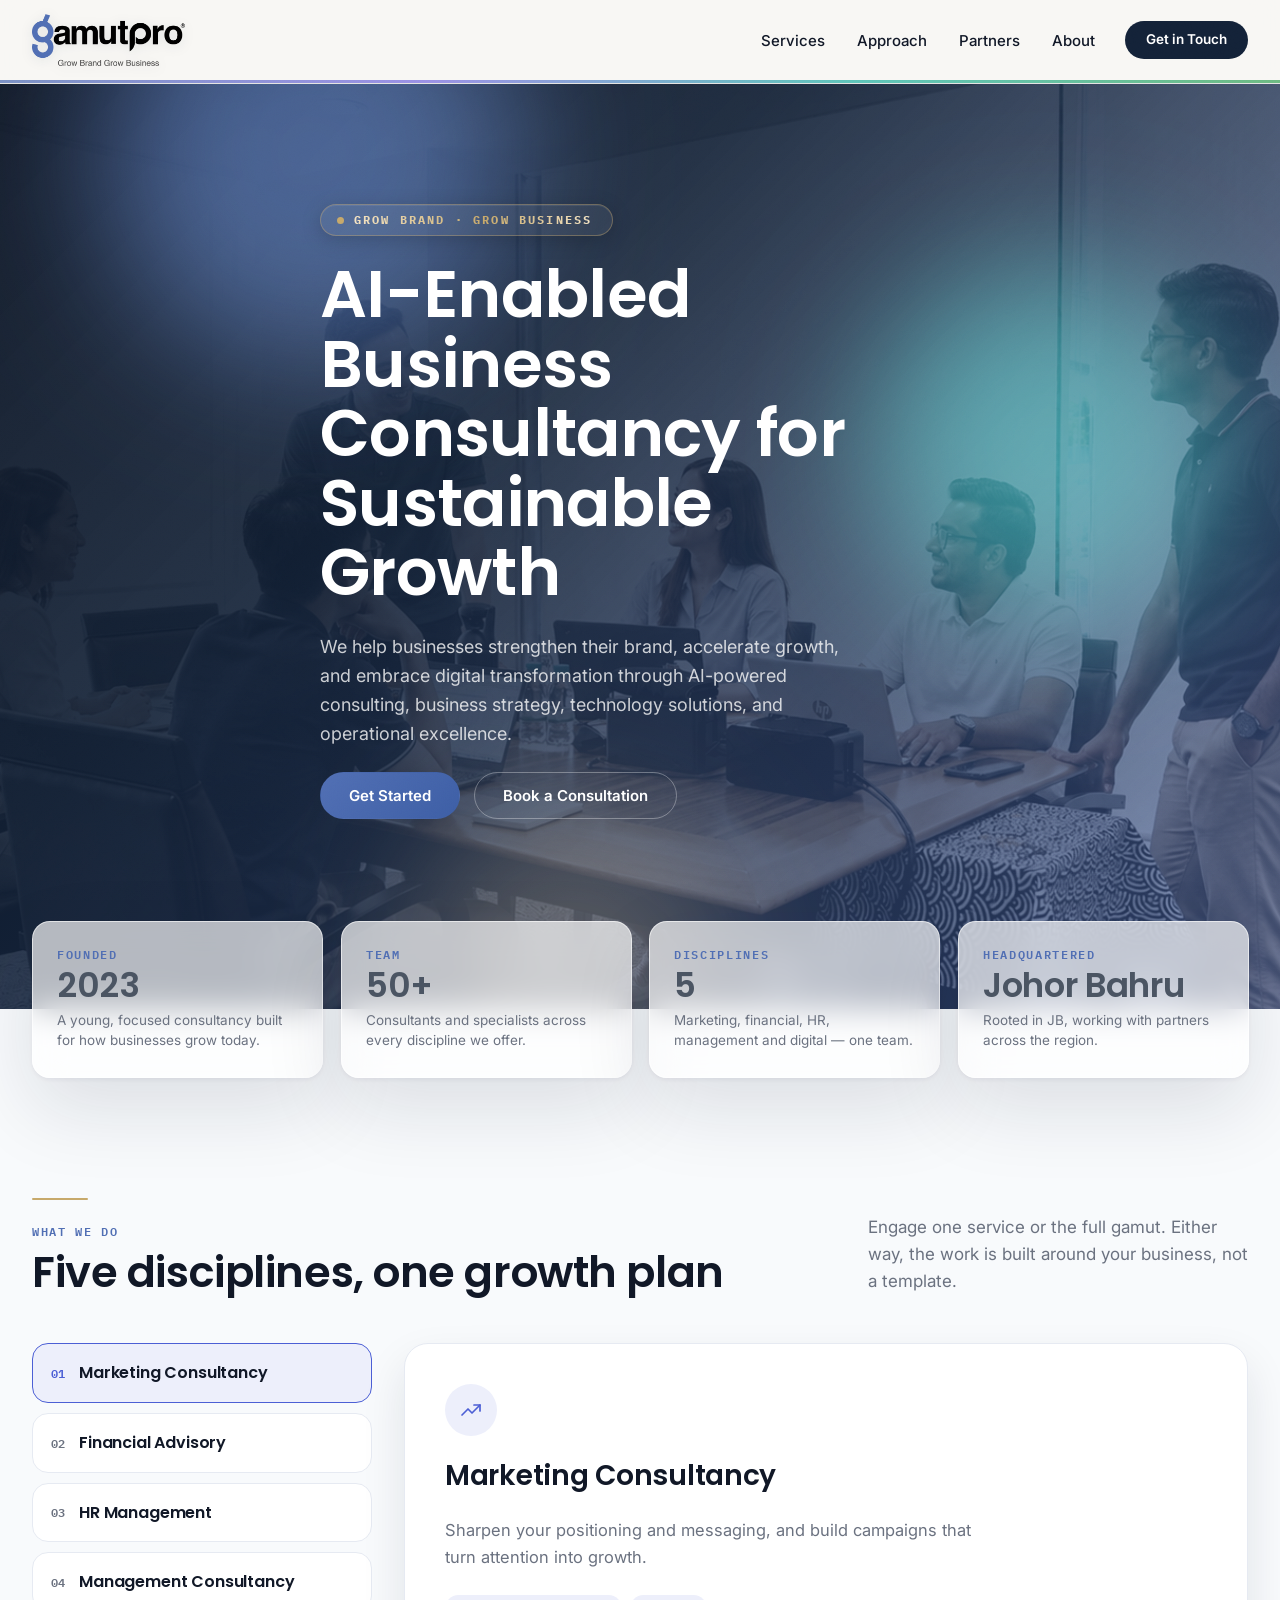
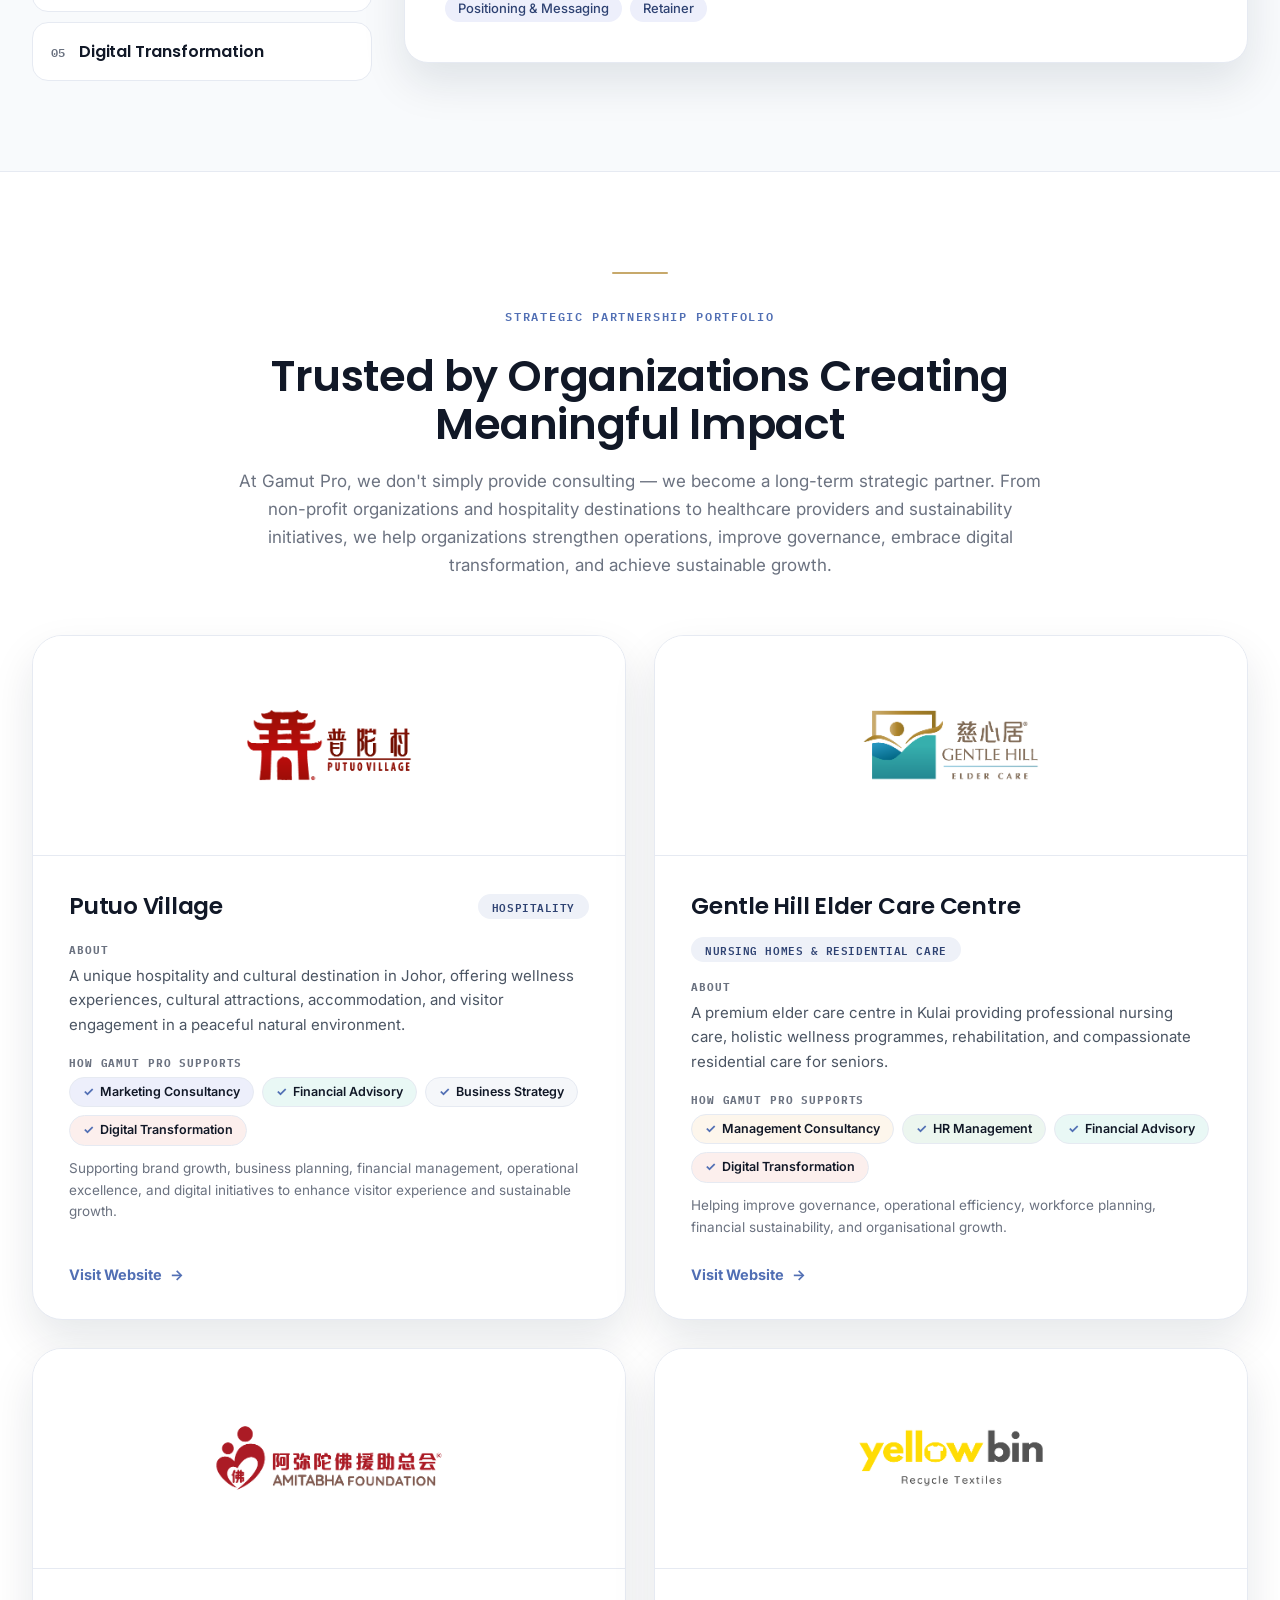
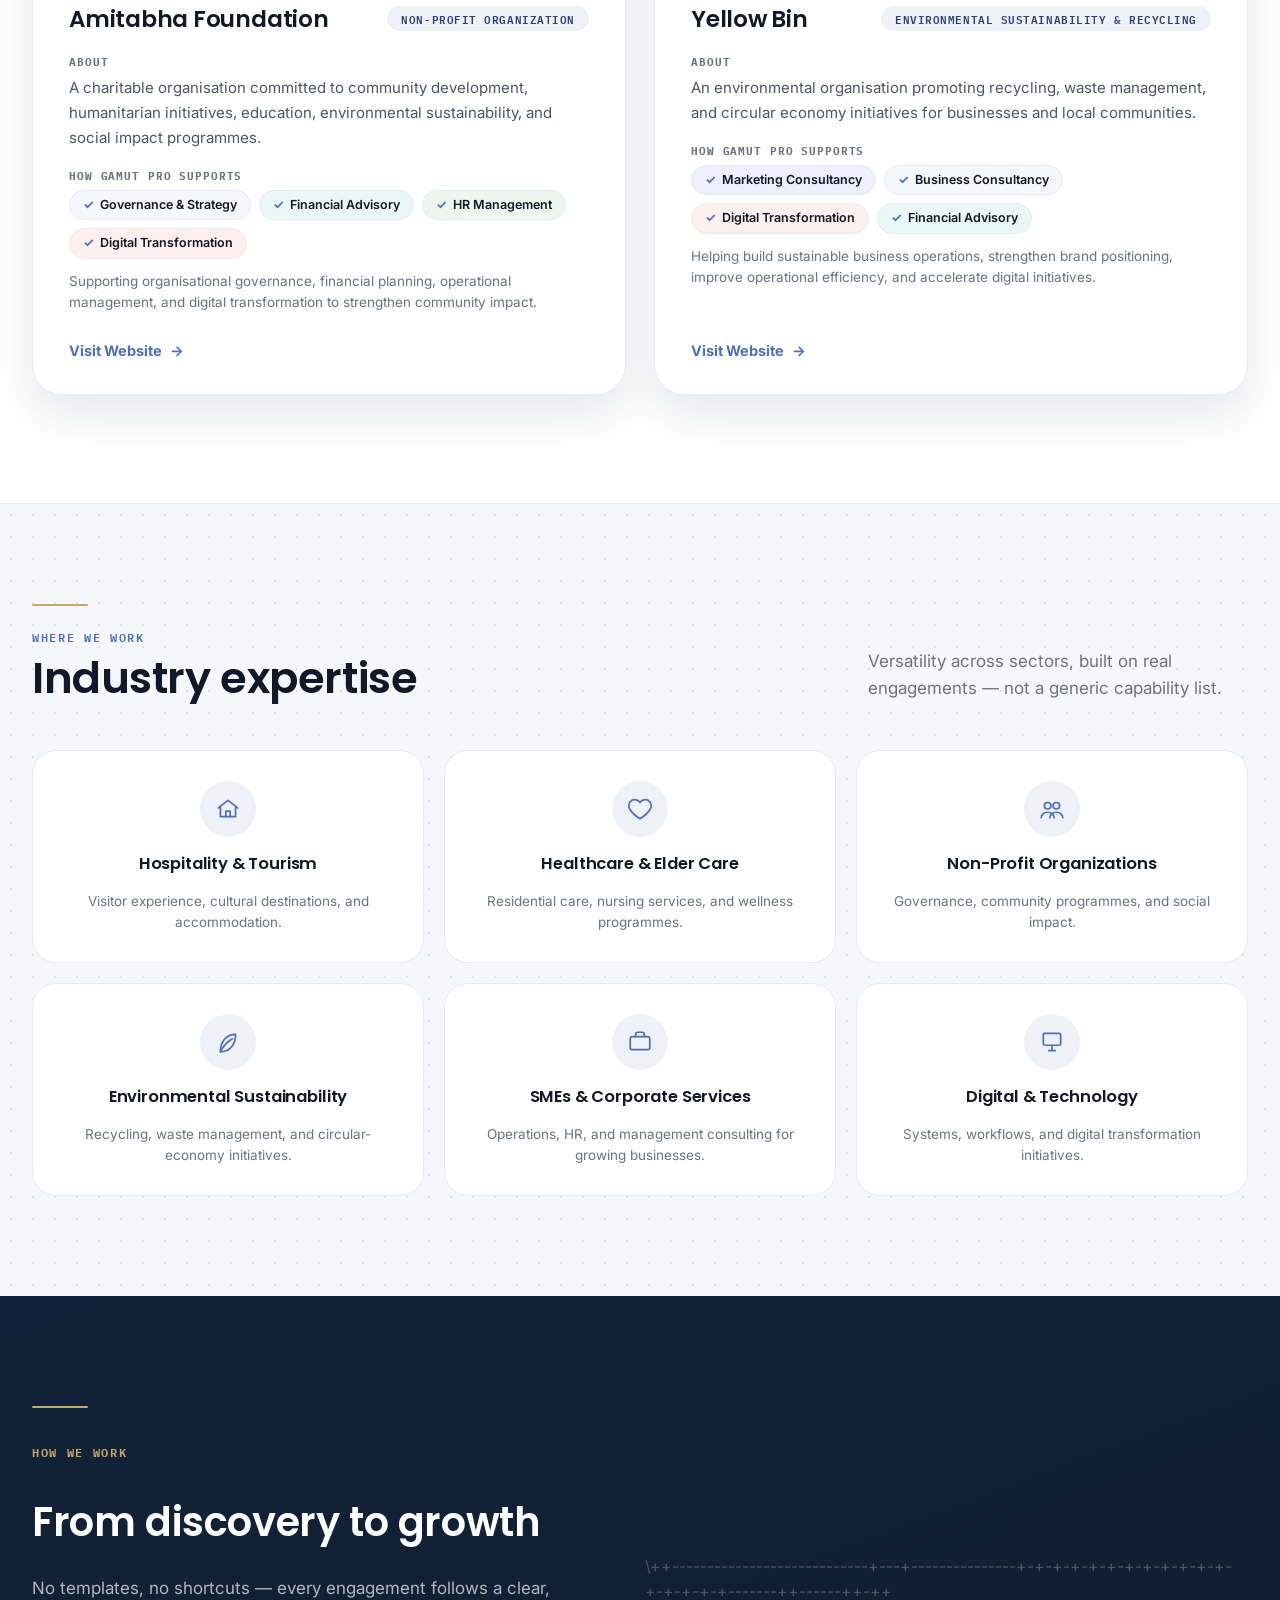
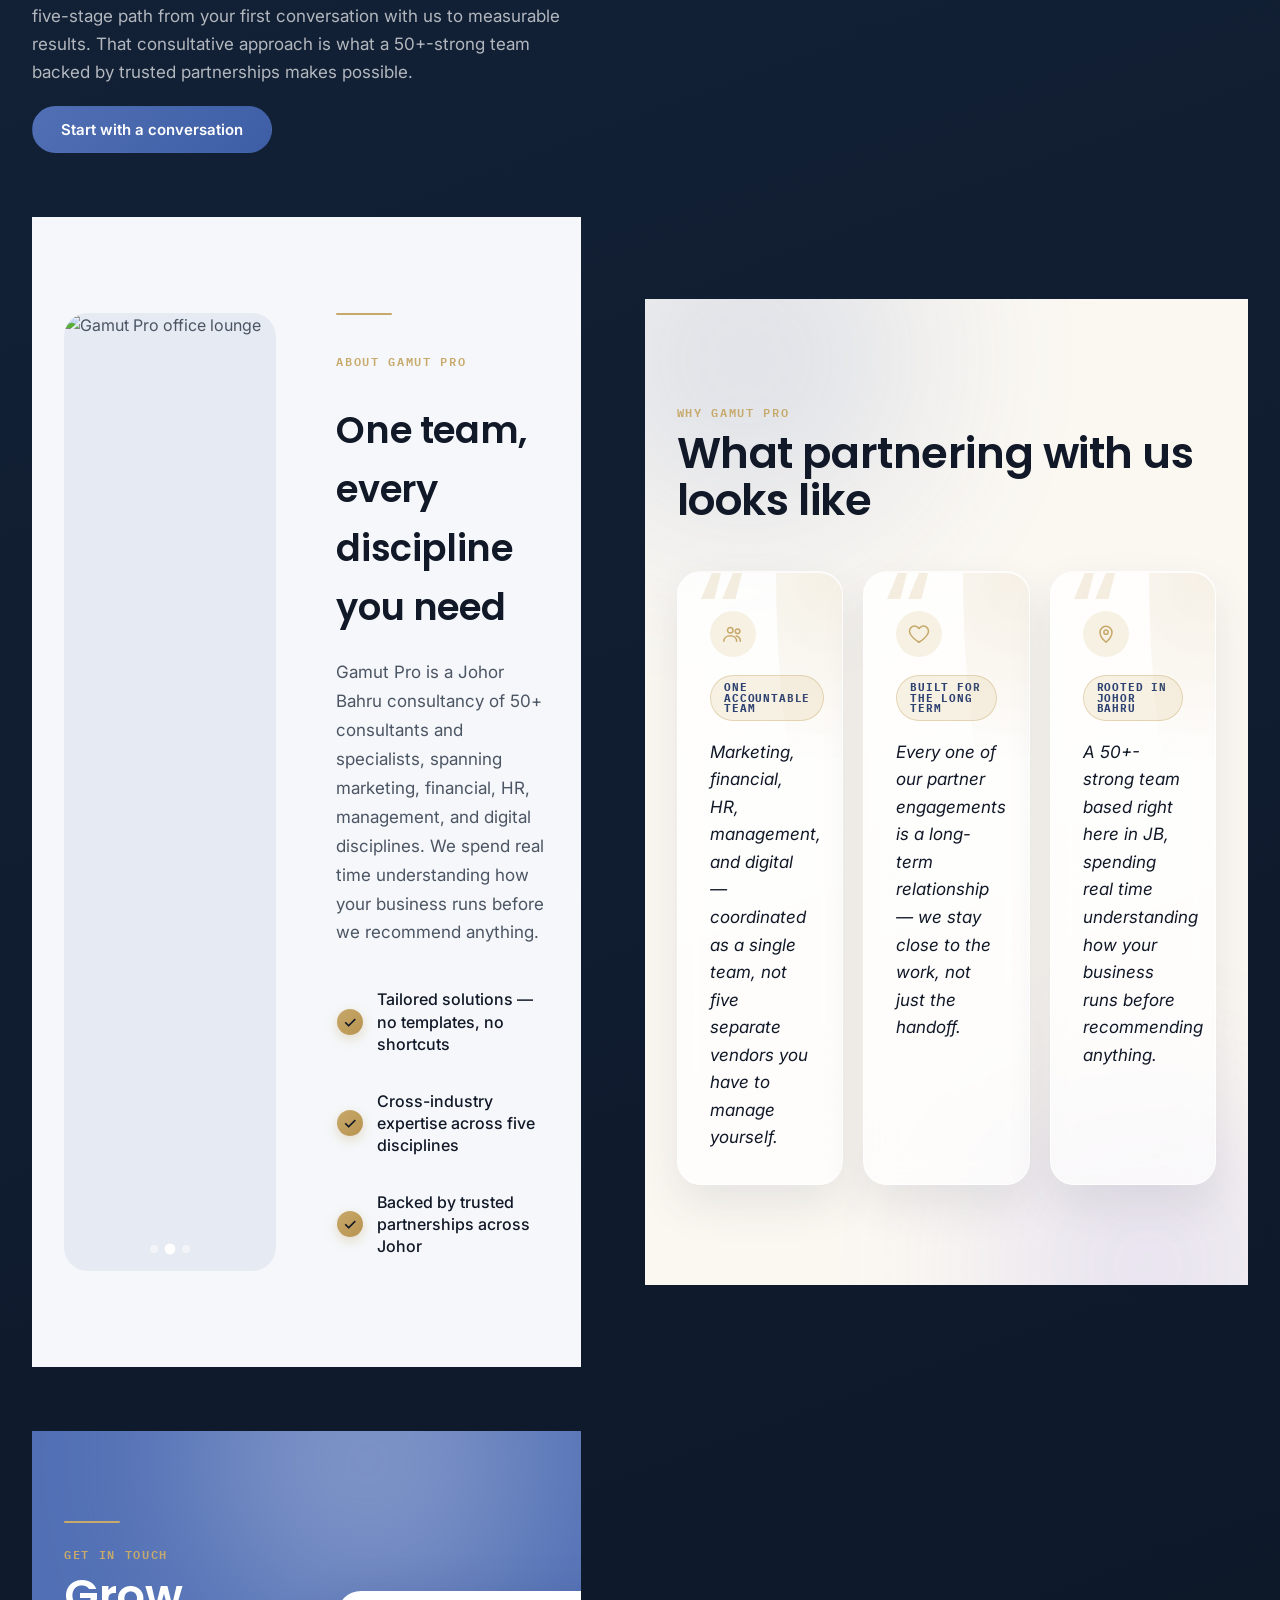
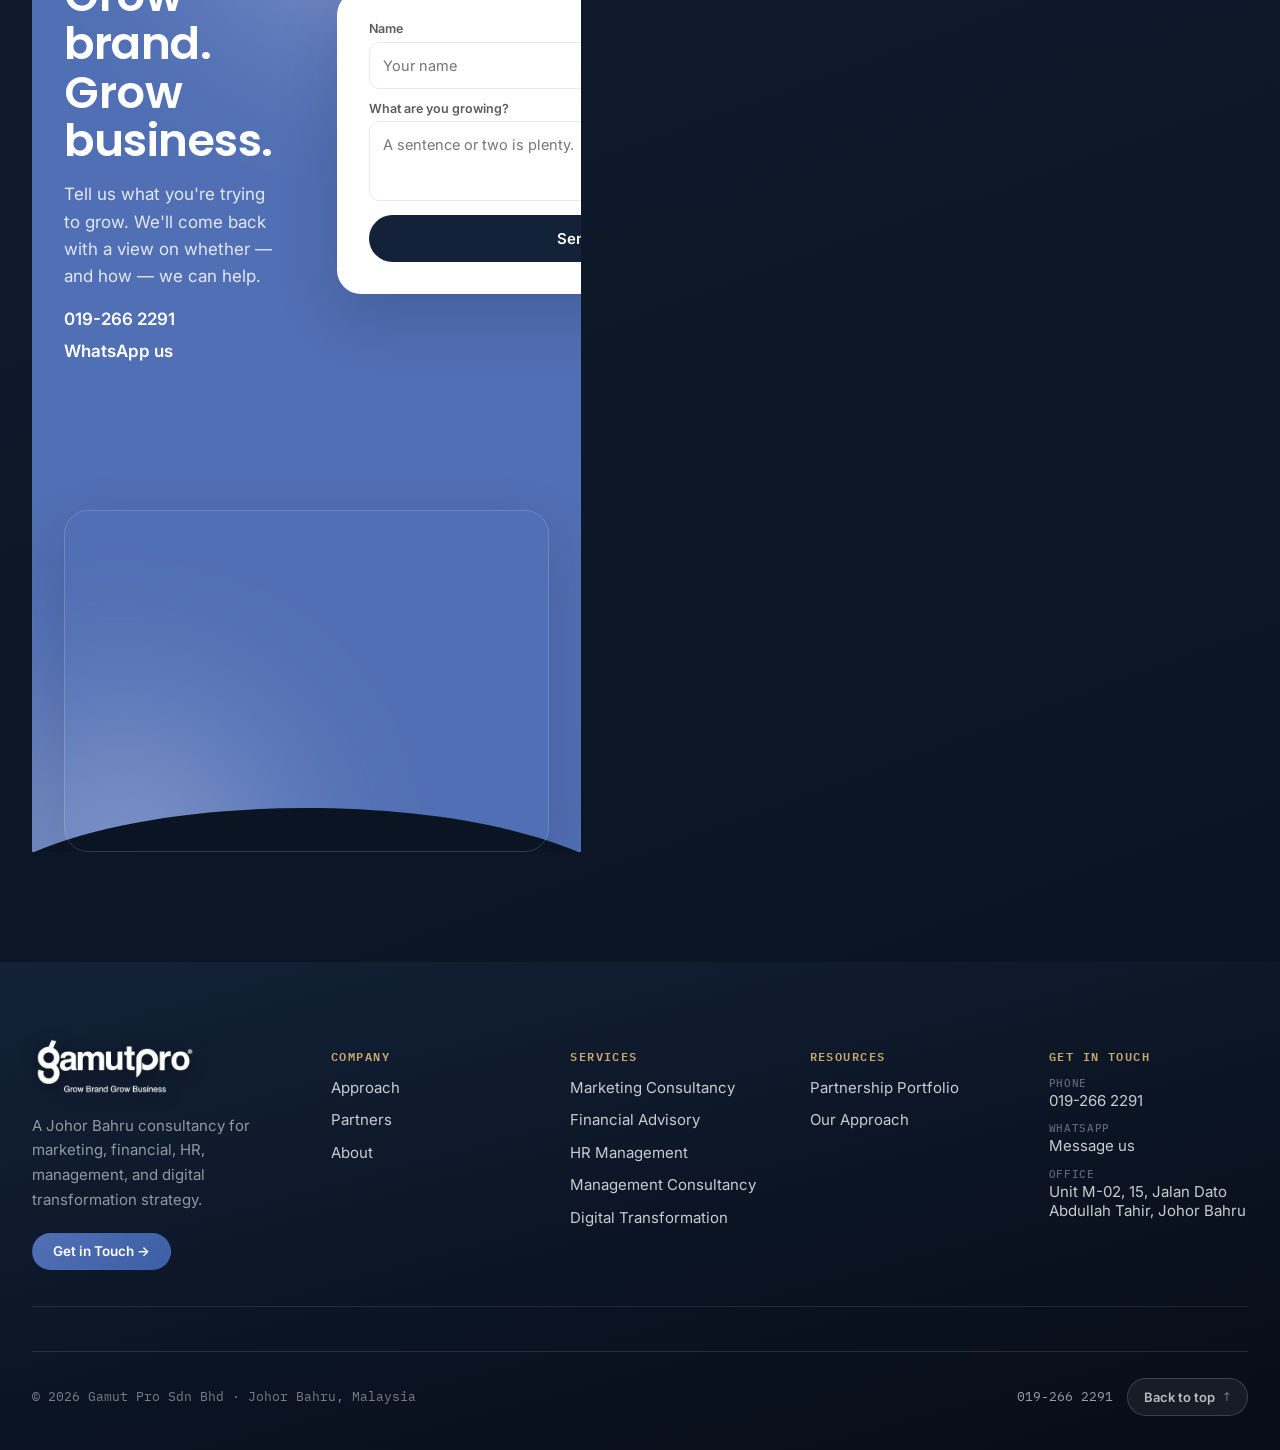
==== index.html @ 87875dca "Polish About section checklist to match the site's premium accents Checklist items had a plain flat-" ====
<!DOCTYPE html>
<html lang="en">
<head>
<meta charset="UTF-8">
<script>document.documentElement.classList.add('js');</script>
<meta name="viewport" content="width=device-width, initial-scale=1">
<title>Gamut Pro Sdn Bhd — Business Consultancy in Johor Bahru</title>
<meta name="description" content="Gamut Pro Sdn Bhd is a Johor Bahru business consultancy covering marketing, financial advisory, HR management, management consultancy, and digital transformation.">
<meta name="theme-color" content="#132238">
<meta name="color-scheme" content="light">
<link rel="canonical" href="https://gamutpro.my/">
<meta property="og:type" content="website">
<meta property="og:site_name" content="Gamut Pro Sdn Bhd">
<meta property="og:title" content="Gamut Pro Sdn Bhd — Business Consultancy in Johor Bahru">
<meta property="og:description" content="Marketing, financial advisory, HR management, management consultancy, and digital transformation — one accountable team in Johor Bahru.">
<meta property="og:url" content="https://gamutpro.my/">
<meta property="og:image" content="https://gamutpro.my/Photos/header%20image.png">
<meta property="og:locale" content="en_MY">
<meta name="twitter:card" content="summary_large_image">
<meta name="twitter:title" content="Gamut Pro Sdn Bhd — Business Consultancy in Johor Bahru">
<meta name="twitter:description" content="Marketing, financial advisory, HR management, management consultancy, and digital transformation — one accountable team in Johor Bahru.">
<meta name="twitter:image" content="https://gamutpro.my/Photos/header%20image.png">
<link rel="icon" type="image/png" href="Photos/favicon-g.png">
<link rel="apple-touch-icon" href="Photos/favicon-g.png">
<link rel="preconnect" href="https://fonts.googleapis.com">
<link rel="preconnect" href="https://fonts.gstatic.com" crossorigin>
<link href="https://fonts.googleapis.com/css2?family=Poppins:wght@500;600;700&family=Inter:wght@400;500;600;700&family=IBM+Plex+Mono:wght@400;500;600&display=swap" rel="stylesheet">
<script type="application/ld+json">
{
  "@context": "https://schema.org",
  "@type": "LocalBusiness",
  "name": "Gamut Pro Sdn Bhd",
  "image": "https://gamutpro.my/Photos/header%20image.png",
  "url": "https://gamutpro.my/",
  "telephone": "+60192662291",
  "address": {
    "@type": "PostalAddress",
    "streetAddress": "Unit M-02, 15, Jalan Dato Abdullah Tahir, Taman Abad",
    "addressLocality": "Johor Bahru",
    "postalCode": "80300",
    "addressCountry": "MY"
  },
  "description": "Johor Bahru business consultancy covering marketing, financial advisory, HR management, management consultancy, and digital transformation.",
  "foundingDate": "2023",
  "numberOfEmployees": { "@type": "QuantitativeValue", "minValue": 50 },
  "sameAs": []
}
</script>
<style>
  :root{
    --white:#FFFFFF;
    --bg:#F8FAFC;
    --panel:#F5F7FA;
    --ink:#111827;
    --navy:#132238;
    --midnight:#0B1423;
    --slate:#2F3E52;
    --body-text:#4B5563;
    --grey:#6B7280;
    --border:#E6EAF2;
    --divider:#D7DEE9;
    --blue:#516FB4;
    --blue-hover:#3D5EA5;
    --blue-tint:#EEF1F8;
    --blue-deep:#2E4272;
    --gold:#C7A96B;
    --gold-tint:#F7F1E4;

    --c-marketing:#4C5FD5;   --c-marketing-tint:#EDEFFB;
    --c-financial:#2BB4A6;   --c-financial-tint:#E9F8F5;
    --c-hr:#3FA65C;          --c-hr-tint:#ECF6EF;
    --c-management:#E8A33D;  --c-management-tint:#FDF6EC;
    --c-digital:#E2604F;     --c-digital-tint:#FCEFED;

    --shadow-sm:0 2px 8px rgba(14,27,51,.08);
    --shadow-md:0 20px 44px rgba(14,27,51,.10);
    --shadow-lg:0 24px 60px rgba(14,27,51,.18);
    --shadow-premium:0 2px 4px rgba(14,27,51,.05),0 30px 80px rgba(14,27,51,.12);
    --radius:24px;
  }
  *{box-sizing:border-box}
  html{scroll-behavior:smooth}
  body{margin:0;background:var(--bg);color:var(--body-text);font-family:'Inter',system-ui,sans-serif;line-height:1.6;-webkit-font-smoothing:antialiased;overflow-x:hidden}
  body::after{
    content:'';position:fixed;inset:0;z-index:2147483647;pointer-events:none;
    opacity:.035;mix-blend-mode:overlay;
    background-image:url("data:image/svg+xml,%3Csvg xmlns='http://www.w3.org/2000/svg' width='180' height='180'%3E%3Cfilter id='n'%3E%3CfeTurbulence type='fractalNoise' baseFrequency='0.9' numOctaves='2' stitchTiles='stitch'/%3E%3C/filter%3E%3Crect width='100%25' height='100%25' filter='url(%23n)'/%3E%3C/svg%3E");
  }
  img{max-width:100%;height:auto;display:block}
  a{color:var(--blue);text-decoration:none}
  a:hover{color:var(--blue-hover)}
  h1,h2,h3{margin:0;font-family:'Poppins',system-ui,sans-serif;font-weight:600;letter-spacing:-.01em;color:var(--ink)}
  p{margin:0}
  section{scroll-margin-top:88px}
  .container{max-width:1440px;margin:0 auto;padding:0 32px}
  .eyebrow{font:600 12px/1 'IBM Plex Mono',ui-monospace,monospace;letter-spacing:.14em;text-transform:uppercase;color:var(--blue);margin:0 0 12px;display:inline-block}
  .divider-gold{display:block;height:2px;width:56px;background:var(--gold);border-radius:2px;margin-bottom:18px}
  .footnote{margin-top:20px;font-size:12.5px;color:var(--grey);font-style:italic;text-align:center}

  :focus-visible{outline:2px solid var(--blue);outline-offset:2px;border-radius:4px}

  .btn{display:inline-flex;align-items:center;justify-content:center;gap:8px;padding:15px 28px;border-radius:999px;font:600 15px/1 'Inter',sans-serif;white-space:nowrap;cursor:pointer;border:1.5px solid transparent;transition:background .2s ease,border-color .2s ease,color .2s ease,transform .2s ease,box-shadow .2s ease}
  .btn:hover{transform:translateY(-2px)}
  .btn-primary{background:linear-gradient(135deg,var(--blue) 0%,var(--blue-hover) 100%);color:#fff}
  .btn-primary:hover{box-shadow:0 20px 50px rgba(81,111,180,.35);color:#fff}
  .btn-dark{background:var(--navy);color:#fff}
  .btn-dark:hover{background:var(--blue);color:#fff}
  .btn-outline-light{border-color:rgba(255,255,255,.32);color:#fff}
  .btn-outline-light:hover{background:rgba(255,255,255,.1);color:#fff}
  .btn-sm{padding:11px 20px;font-size:13.5px}

  /* ---------- loading screen ---------- */
  .loader{
    position:fixed;inset:0;z-index:9999;overflow:hidden;
    background:linear-gradient(160deg,var(--navy) 0%,var(--midnight) 100%);
    display:flex;align-items:center;justify-content:center;
    transition:opacity .6s ease,visibility .6s ease;
  }
  .loader::before{
    content:'';position:absolute;inset:0;pointer-events:none;
    background-image:radial-gradient(rgba(199,169,107,.07) 1px,transparent 1px);background-size:30px 30px;
  }
  .loader-aurora{position:absolute;inset:0;pointer-events:none;mix-blend-mode:screen;opacity:.55}
  .loader-aurora span{position:absolute;border-radius:50%;filter:blur(70px);animation:auroraDrift 9s ease-in-out infinite alternate}
  .loader-aurora .a1{width:320px;height:320px;background:#516FB4;top:18%;left:18%}
  .loader-aurora .a2{width:260px;height:260px;background:#E8C98A;bottom:14%;right:18%;opacity:.8;animation-delay:-4.5s}
  .loader-mark{position:relative;z-index:2;display:flex;flex-direction:column;align-items:center;gap:22px}
  .loader-mark img{height:88px;width:auto;filter:drop-shadow(0 10px 30px rgba(0,0,0,.45));animation:loaderLogoIn .9s cubic-bezier(.22,1,.36,1) both}
  @keyframes loaderLogoIn{from{opacity:0;transform:scale(.9) translateY(8px)}to{opacity:1;transform:none}}
  .loader-tag{font:600 11px/1 'IBM Plex Mono',monospace;letter-spacing:.24em;text-transform:uppercase;color:var(--gold);opacity:0;animation:loaderTagIn .7s ease .35s both}
  @keyframes loaderTagIn{from{opacity:0;transform:translateY(4px)}to{opacity:1;transform:none}}
  .loader-progress{display:flex;flex-direction:column;align-items:center;gap:10px;width:220px;opacity:0;animation:loaderTagIn .7s ease .5s both}
  .loader-track{width:100%;height:2px;border-radius:2px;background:rgba(255,255,255,.14);overflow:hidden}
  .loader-bar{display:block;width:0%;height:100%;background:linear-gradient(90deg,var(--blue),var(--gold));box-shadow:0 0 12px rgba(199,169,107,.55)}
  .loader-percent{font:500 11px/1 'IBM Plex Mono',monospace;letter-spacing:.08em;color:rgba(255,255,255,.4)}
  .loader.is-done{opacity:0;visibility:hidden;pointer-events:none}
  .no-js .loader{display:none}

  /* ---------- nav ---------- */
  .nav{position:sticky;top:0;z-index:50;background:rgba(247,246,243,.88);backdrop-filter:blur(14px);-webkit-backdrop-filter:blur(14px);border-bottom:1px solid rgba(20,22,26,.08);transition:box-shadow .25s ease}
  .nav.is-scrolled{box-shadow:var(--shadow-sm)}
  .nav-inner{max-width:1440px;margin:0 auto;padding:14px 32px;display:flex;align-items:center;gap:28px;transition:padding .25s ease}
  .nav.is-scrolled .nav-inner{padding:10px 32px}
  .nav-brand{display:flex;align-items:center;margin-right:auto}
  .nav-logo{height:52px;width:auto;transition:height .25s ease;filter:drop-shadow(0 2px 6px rgba(14,27,51,.10))}
  .nav.is-scrolled .nav-logo{height:40px}
  .nav-links{display:flex;align-items:center;gap:28px}
  .nav-links a{position:relative;color:var(--ink);font:500 15px/1 'Inter',sans-serif;padding:6px 2px}
  .nav-links a::after{content:'';position:absolute;left:2px;right:2px;bottom:0;height:2px;background:var(--blue);transform:scaleX(0);transform-origin:left;transition:transform .25s ease}
  .nav-links a:hover{color:var(--blue)}
  .nav-links a:hover::after{transform:scaleX(1)}
  .nav-toggle{display:none;flex-direction:column;justify-content:center;gap:4px;width:36px;height:36px;background:none;border:1px solid var(--border);border-radius:8px;cursor:pointer;flex-shrink:0}
  .nav-toggle span{display:block;height:2px;background:var(--ink);border-radius:2px;margin:0 8px}
  @media (max-width:920px){ .nav-links{display:none} .nav-toggle{display:flex} }

  /* ---------- full-screen mobile menu ---------- */
  .mobile-menu{
    position:fixed;inset:0;z-index:60;display:flex;flex-direction:column;align-items:flex-start;justify-content:center;gap:4px;
    padding:32px 40px;background:var(--midnight);
    opacity:0;visibility:hidden;transform:translateY(-14px);pointer-events:none;
    transition:opacity .3s ease,transform .3s ease,visibility .3s;
  }
  .mobile-menu.is-open{opacity:1;visibility:visible;transform:none;pointer-events:auto}
  .mobile-menu a{padding:14px 4px;color:rgba(255,255,255,.85);font:600 clamp(22px,6vw,30px)/1.2 'Poppins',sans-serif;border-bottom:1px solid rgba(255,255,255,.1);width:100%}
  .mobile-menu a:hover{color:#fff}
  .mobile-menu .btn{margin-top:16px}
  .mobile-menu-close{position:absolute;top:20px;right:24px;width:40px;height:40px;border-radius:50%;background:rgba(255,255,255,.08);border:1px solid rgba(255,255,255,.2);color:#fff;font-size:20px;line-height:1;cursor:pointer}

  /* ---------- hero ---------- */
  .hero{position:relative;min-height:660px;display:flex;align-items:center;background:var(--midnight);overflow:hidden;color:#fff}
  .hero-parallax{position:absolute;inset:-12% 0 -12% 0;z-index:0;will-change:transform}
  .hero-photo{position:absolute;inset:0;background-size:cover;background-position:center;filter:grayscale(55%) contrast(1.08) brightness(.8);animation:kenBurns 26s ease-in-out infinite alternate}
  @keyframes kenBurns{from{transform:scale(1)}to{transform:scale(1.07)}}
  .hero-overlay{position:absolute;inset:0;z-index:1;background:linear-gradient(135deg,rgba(11,20,35,.96) 0%,rgba(19,34,56,.9) 35%,rgba(81,111,180,.55) 100%)}
  .hero-aurora{position:absolute;inset:0;z-index:1;pointer-events:none;mix-blend-mode:screen;opacity:.65}
  .hero-aurora span{position:absolute;border-radius:50%;filter:blur(70px);animation:auroraDrift 16s ease-in-out infinite alternate}
  .hero-aurora .a1{width:420px;height:420px;background:#516FB4;top:-140px;left:8%;animation-delay:0s}
  .hero-aurora .a2{width:360px;height:360px;background:#2BB4A6;top:20%;right:4%;animation-delay:-5s}
  .hero-aurora .a3{width:320px;height:320px;background:var(--gold);bottom:-120px;left:32%;opacity:.5;animation-delay:-10s}
  @keyframes auroraDrift{0%{transform:translate(0,0) scale(1)}50%{transform:translate(40px,-30px) scale(1.12)}100%{transform:translate(-30px,20px) scale(.96)}}
  .hero .container{position:relative;z-index:2;padding-top:clamp(64px,12vw,120px);padding-bottom:clamp(110px,18vw,190px)}
  .hero-inner{max-width:640px;display:flex;flex-direction:column;gap:24px}
  .hero-tag{
    display:inline-flex;align-items:center;gap:10px;width:fit-content;
    padding:9px 20px 9px 16px;border-radius:999px;
    background:rgba(255,255,255,.06);backdrop-filter:blur(8px);-webkit-backdrop-filter:blur(8px);
    border:1px solid rgba(199,169,107,.4);box-shadow:0 4px 20px rgba(0,0,0,.18),inset 0 1px 0 rgba(255,255,255,.08);
  }
  .hero-tag .dot{width:7px;height:7px;border-radius:50%;background:var(--gold);flex-shrink:0;box-shadow:0 0 0 0 rgba(199,169,107,.55);animation:tagPulse 2.4s ease-out infinite}
  @keyframes tagPulse{0%{box-shadow:0 0 0 0 rgba(199,169,107,.5)}70%{box-shadow:0 0 0 7px rgba(199,169,107,0)}100%{box-shadow:0 0 0 0 rgba(199,169,107,0)}}
  .hero-tag span{
    font:700 12px/1 'IBM Plex Mono',monospace;letter-spacing:.18em;
    background:linear-gradient(90deg,#F4E4C4 0%,var(--gold) 55%,#F4E4C4 100%);
    -webkit-background-clip:text;background-clip:text;-webkit-text-fill-color:transparent;color:var(--gold);
  }
  .hero h1{font-size:clamp(2.4rem,5.2vw,4.1rem);line-height:1.06;color:#fff}
  .hero p.lead{font:400 18px/1.62 'Inter',sans-serif;color:rgba(255,255,255,.78);max-width:520px}
  .hero-actions{display:flex;flex-wrap:wrap;gap:14px}

  /* floating glass hero stats */
  .hero-stats{max-width:1440px;margin:-88px auto 0;padding:0 32px;position:relative;z-index:5}
  .hero-stats-grid{display:grid;grid-template-columns:repeat(4,1fr);gap:18px}
  @media (max-width:980px){ .hero-stats-grid{grid-template-columns:repeat(2,1fr)} }
  @media (max-width:480px){ .hero-stats-grid{grid-template-columns:1fr} }
  .hero-stat-card{
    position:relative;background:rgba(255,255,255,.68);backdrop-filter:blur(16px);-webkit-backdrop-filter:blur(16px);
    border:1px solid rgba(255,255,255,.6);border-radius:18px;padding:26px 24px;display:flex;flex-direction:column;gap:8px;
    box-shadow:var(--shadow-premium);transition:transform .25s ease,box-shadow .25s ease;will-change:transform;
  }
  .hero-stat-card:hover{transform:translateY(-4px)}
  .hero-stat-card .eyebrow{margin-bottom:0}
  .hero-stat-value{font-family:'Poppins',sans-serif;font-weight:600;font-size:clamp(26px,3.6vw,34px);line-height:1;letter-spacing:-.01em}
  .hero-stat-card p{font:400 13.5px/1.5 'Inter',sans-serif;color:var(--grey)}

  /* ---------- services ---------- */
  .services{max-width:1440px;width:100%;margin:0 auto;padding:clamp(64px,10vw,120px) 32px clamp(56px,7vw,90px)}
  .section-head{display:flex;flex-wrap:wrap;align-items:flex-end;justify-content:space-between;gap:28px;margin-bottom:48px}
  .section-head h2{font-size:clamp(1.9rem,3.6vw,2.7rem);line-height:1.08}
  .section-head p{font:400 17px/1.6 'Inter',sans-serif;color:var(--grey);max-width:380px}

  .service-picker{display:grid;grid-template-columns:340px 1fr;gap:32px;align-items:start}
  @media (max-width:860px){ .service-picker{grid-template-columns:1fr} }
  .service-pills{display:flex;flex-direction:column;gap:10px}
  .service-pill{
    display:flex;align-items:center;gap:14px;text-align:left;background:#fff;border:1.5px solid var(--border);
    border-radius:16px;padding:16px 18px;cursor:pointer;font:inherit;color:var(--ink);
    transition:border-color .2s ease,background .2s ease,transform .2s ease;
  }
  .service-pill:hover{transform:translateX(4px)}
  .service-pill .service-pill-num{font:600 12px/1 'IBM Plex Mono',monospace;color:var(--grey)}
  .service-pill h3{font-size:16px}
  .service-pill.is-active{border-color:var(--pill-color,var(--blue));background:var(--pill-tint,var(--blue-tint))}
  .service-pill.is-active .service-pill-num{color:var(--pill-color,var(--blue))}

  .service-panel{
    position:relative;background:#fff;border:1px solid var(--border);border-radius:var(--radius);padding:40px;
    display:none;flex-direction:column;gap:18px;box-shadow:var(--shadow-md);min-height:320px;
  }
  .service-panel.is-active{display:flex}
  .service-icon{width:52px;height:52px;border-radius:50%;display:flex;align-items:center;justify-content:center;flex-shrink:0}
  .service-icon svg{width:24px;height:24px}
  .service-panel h3{font-size:clamp(22px,2.6vw,28px)}
  .service-panel p.desc{font:400 16.5px/1.65 'Inter',sans-serif;color:var(--grey);max-width:56ch}
  .service-tags{display:flex;flex-wrap:wrap;gap:8px;margin-top:auto}
  .service-tag{padding:7px 13px;border-radius:999px;font:500 13px/1 'Inter',sans-serif;color:var(--blue-deep)}
  .no-js .service-panel{display:flex}
  .no-js .service-pill{display:none}

  /* ---------- partners ---------- */
  .partners{background:#fff;border-top:1px solid var(--border);border-bottom:1px solid var(--border)}
  .partners-inner{max-width:1440px;width:100%;margin:0 auto;padding:clamp(56px,9vw,100px) 32px}
  .partners-intro{max-width:820px;margin:0 auto 56px;text-align:center;display:flex;flex-direction:column;align-items:center;gap:18px}
  .partners-intro h2{font-size:clamp(1.9rem,3.6vw,2.7rem);line-height:1.12}
  .partners-intro p{font:400 17px/1.65 'Inter',sans-serif;color:var(--grey)}

  .partner-carousel-wrap{position:relative;margin-top:8px}
  .partner-grid{display:flex;gap:28px;overflow-x:auto;scroll-snap-type:x mandatory;scroll-behavior:smooth;padding-bottom:8px;-webkit-overflow-scrolling:touch;scrollbar-width:none}
  .partner-grid::-webkit-scrollbar{display:none}
  .partner-card{
    scroll-snap-align:center;flex:0 0 min(420px,84vw);
    display:flex;flex-direction:column;background:#fff;border:1px solid var(--border);
    border-radius:30px;overflow:hidden;box-shadow:var(--shadow-md);
    transition:transform .35s ease,box-shadow .35s ease;
  }
  .partner-card:hover{transform:translateY(-9px);box-shadow:0 26px 54px rgba(81,111,180,.24),0 8px 20px rgba(14,27,51,.08)}
  @media (min-width:1220px){ .partner-grid{display:grid;grid-template-columns:repeat(2,1fr);overflow:visible} .partner-card{flex:none} }

  .partner-logo-stage{background:#fff;padding:30px 40px;height:220px;display:flex;align-items:center;justify-content:center;border-bottom:1px solid var(--border)}
  .partner-logo-stage img{max-height:170px;width:auto;max-width:85%;object-fit:contain;transition:transform .35s ease}
  .partner-card:hover .partner-logo-stage img{transform:scale(1.05)}

  .partner-body{padding:32px 36px 36px;display:flex;flex-direction:column;gap:20px;flex:1}
  .partner-meta-row{display:flex;align-items:center;justify-content:space-between;gap:12px;flex-wrap:wrap}
  .partner-industry-badge{font:600 11px/1 'IBM Plex Mono',monospace;letter-spacing:.05em;text-transform:uppercase;padding:7px 14px;border-radius:999px;background:var(--blue-tint);color:var(--blue-deep);white-space:nowrap}
  .partner-card h3{font-size:clamp(19px,2.3vw,23px)}

  .partner-section-label{font:700 11px/1 'IBM Plex Mono',monospace;letter-spacing:.08em;text-transform:uppercase;color:var(--grey);margin-bottom:8px;display:block}
  .partner-about p{font:400 15px/1.65 'Inter',sans-serif;color:var(--body-text)}

  .partner-support-badges{display:flex;flex-wrap:wrap;gap:8px;margin-bottom:12px}
  .partner-support-badge{
    display:inline-flex;align-items:center;gap:6px;font:600 12.5px/1 'Inter',sans-serif;
    padding:8px 13px;border-radius:999px;background:var(--panel);color:var(--ink);border:1px solid var(--border);
    transition:transform .3s ease,opacity .3s ease;
  }
  .partner-support-badge .tick{color:var(--blue);font-weight:700}
  .partner-card:hover .partner-support-badge{transform:translateY(-3px)}
  .partner-support-badge:nth-child(1){transition-delay:0s}
  .partner-support-badge:nth-child(2){transition-delay:.05s}
  .partner-support-badge:nth-child(3){transition-delay:.1s}
  .partner-support-badge:nth-child(4){transition-delay:.15s}
  .partner-support-note{font:400 13.5px/1.6 'Inter',sans-serif;color:var(--grey)}

  .partner-visit{display:inline-flex;align-items:center;gap:8px;font:700 14.5px/1 'Inter',sans-serif;color:var(--blue);margin-top:auto;padding-top:10px}
  .partner-visit .arrow{display:inline-block;transition:transform .25s ease}
  .partner-card:hover .partner-visit .arrow{transform:translateX(6px)}

  .partner-carousel-nav{display:flex;justify-content:flex-end;gap:10px;margin-top:20px}
  @media (min-width:1220px){ .partner-carousel-nav{display:none} }
  .partner-carousel-btn{width:44px;height:44px;border-radius:50%;border:1.5px solid var(--border);background:#fff;color:var(--ink);cursor:pointer;font-size:18px;transition:border-color .2s ease,background .2s ease}
  .partner-carousel-btn:hover{border-color:var(--blue);color:var(--blue)}

  /* ---------- industries ---------- */
  .industries{background-color:var(--panel);background-image:radial-gradient(circle,rgba(81,111,180,.14) 1px,transparent 1px);background-size:22px 22px}
  .industries-inner{max-width:1440px;width:100%;margin:0 auto;padding:clamp(56px,9vw,100px) 32px}
  .industries-grid{display:grid;grid-template-columns:repeat(3,1fr);gap:20px}
  @media (max-width:860px){ .industries-grid{grid-template-columns:repeat(2,1fr)} }
  @media (max-width:560px){ .industries-grid{grid-template-columns:1fr} }
  .industry-card{background:#fff;border:1px solid var(--border);border-radius:var(--radius);padding:30px;display:flex;flex-direction:column;align-items:center;text-align:center;gap:14px;transition:transform .3s ease,box-shadow .3s ease,border-color .3s ease}
  .industry-card:hover{transform:translateY(-6px);box-shadow:var(--shadow-md);border-color:var(--blue)}
  .industry-icon{width:56px;height:56px;border-radius:50%;background:var(--blue-tint);color:var(--blue);display:flex;align-items:center;justify-content:center;flex-shrink:0}
  .industry-icon svg{width:26px;height:26px}
  .industry-card h3{font-size:16.5px}
  .industry-card p{font:400 13.5px/1.5 'Inter',sans-serif;color:var(--grey)}

  /* ---------- approach / SVG timeline ---------- */
  #why{background:linear-gradient(160deg,var(--navy) 0%,var(--midnight) 100%)}
  #why .eyebrow{color:var(--gold)}
  .approach{max-width:1440px;width:100%;margin:0 auto;padding:clamp(56px,10vw,110px) 32px;display:grid;grid-template-columns:1fr 1.1fr;gap:64px;align-items:center}
  @media (max-width:900px){ .approach{grid-template-columns:1fr} }
  .approach-copy{display:flex;flex-direction:column;gap:20px}
  .approach-copy h2{font-size:clamp(1.9rem,3.4vw,2.5rem);color:#fff}
  .approach-copy p{font:400 17px/1.65 'Inter',sans-serif;color:rgba(255,255,255,.68)}
  .approach-stages{position:relative;display:flex;flex-direction:column}
  .approach-track{position:absolute;left:0;top:0;width:28px;height:100%;overflow:visible;pointer-events:none}
  .approach-track line{stroke:var(--gold);stroke-width:2px}
  .approach-stage{position:relative;z-index:1;display:flex;flex-direction:column;gap:2px;padding:16px 0 16px 44px;border-bottom:1px solid rgba(255,255,255,.12)}
  .approach-stage:last-child{border-bottom:none}
  .approach-stage::before{content:'';position:absolute;left:8px;top:24px;width:12px;height:12px;border-radius:50%;background:var(--gold);box-shadow:0 0 0 4px rgba(199,169,107,.18)}
  .approach-num{font:700 11px/1 'IBM Plex Mono',monospace;letter-spacing:.09em;color:var(--gold);text-transform:uppercase;margin-bottom:4px}
  .approach-stage h3{font-size:18px;margin-bottom:4px;color:#fff}
  .approach-stage p{font:400 14px/1.5 'Inter',sans-serif;color:rgba(255,255,255,.62)}

  /* ---------- about ---------- */
  .about{background:var(--panel)}
  .about-inner{max-width:1440px;width:100%;margin:0 auto;padding:clamp(56px,9vw,96px) 32px;display:grid;grid-template-columns:1fr 1fr;gap:60px;align-items:stretch}
  @media (max-width:860px){ .about-inner{grid-template-columns:1fr;align-items:start} }
  .about-photo{position:relative;border-radius:var(--radius);overflow:hidden;height:clamp(240px,60vw,420px);background:var(--border);transform-style:preserve-3d;transition:transform .3s ease;will-change:transform}
  @media (min-width:861px){ .about-photo{height:100%;min-height:420px} }
  .about-photo.is-mobile-only{display:none}
  @media (max-width:860px){
    .about-photo.is-desktop-only{display:none}
    .about-photo.is-mobile-only{display:block}
  }
  .about-slide{position:absolute;inset:0;width:100%;height:100%;object-fit:cover;opacity:0;transition:opacity 1s ease}
  .about-slide.is-active{opacity:1}
  .about-slider-dots{position:absolute;z-index:2;bottom:18px;left:50%;transform:translateX(-50%);display:flex;gap:8px}
  .about-dot{width:8px;height:8px;border-radius:50%;background:rgba(255,255,255,.5);border:none;padding:0;cursor:pointer;transition:background .2s ease,transform .2s ease}
  .about-dot.is-active{background:#fff;transform:scale(1.35)}
  .about-copy{display:flex;flex-direction:column;gap:22px}
  .about-copy h2{font-size:clamp(1.8rem,3.2vw,2.3rem)}
  .about-copy>p{font:400 17px/1.7 'Inter',sans-serif;color:var(--body-text)}
  .about-list{display:flex;flex-direction:column;gap:8px;padding-top:6px}
  .about-list-item{display:flex;align-items:center;gap:14px;padding:12px 16px;margin:0 -16px;border-radius:14px;border:1px solid transparent;transition:background .3s ease,border-color .3s ease,transform .3s ease}
  .about-list-item:hover{background:var(--gold-tint);border-color:rgba(199,169,107,.35);transform:translateX(4px)}
  .about-check{width:26px;height:26px;border-radius:50%;background:linear-gradient(135deg,var(--gold) 0%,#B8934F 100%);color:#fff;display:flex;align-items:center;justify-content:center;font:700 13px/1 'Inter',sans-serif;flex:none;box-shadow:0 4px 12px rgba(199,169,107,.35)}
  .about-list-item span{font:500 16px/1.4 'Inter',sans-serif;color:var(--ink)}

  /* ---------- testimonials ---------- */
  .testimonials{position:relative;overflow:hidden;background:#FBF8F2}
  .testimonials-blobs{position:absolute;inset:0;pointer-events:none}
  .testimonials-blobs span{position:absolute;border-radius:50%;filter:blur(90px);opacity:.16}
  .testimonials-blobs .b1{width:360px;height:360px;background:var(--blue);top:-120px;left:-80px}
  .testimonials-blobs .b2{width:320px;height:320px;background:#7C6FE0;bottom:-140px;right:-60px}
  .testimonials-inner{position:relative;max-width:1440px;width:100%;margin:0 auto;padding:clamp(56px,9vw,100px) 32px}
  .testimonial-grid{display:grid;grid-template-columns:repeat(3,1fr);gap:20px}
  @media (max-width:860px){ .testimonial-grid{grid-template-columns:1fr} }
  .testimonial-card{
    position:relative;overflow:hidden;background:linear-gradient(160deg,rgba(255,255,255,.85) 0%,rgba(255,255,255,.6) 140%);
    backdrop-filter:blur(14px);-webkit-backdrop-filter:blur(14px);
    border:1px solid rgba(255,255,255,.7);border-top:2px solid transparent;border-radius:var(--radius);padding:38px 32px 32px;
    display:flex;flex-direction:column;gap:18px;box-shadow:0 20px 44px rgba(47,62,82,.1);
    transition:transform .4s cubic-bezier(.22,1,.36,1),box-shadow .4s ease,border-color .4s ease;
  }
  .testimonial-card::after{content:'';position:absolute;top:-45%;right:-25%;width:65%;height:90%;border-radius:50%;background:radial-gradient(circle,rgba(199,169,107,.16) 0%,rgba(199,169,107,0) 70%);pointer-events:none}
  .testimonial-card:hover{transform:translateY(-9px);box-shadow:0 32px 64px rgba(47,62,82,.18);border-top-color:var(--gold)}
  .testimonial-card::before{content:'\201C';position:absolute;top:-22px;left:20px;font-family:'Poppins',serif;font-size:130px;line-height:1;color:var(--gold);opacity:.2;pointer-events:none}
  .testimonial-icon{position:relative;width:46px;height:46px;border-radius:50%;background:var(--gold-tint);color:var(--gold);display:flex;align-items:center;justify-content:center;flex-shrink:0;transition:transform .35s ease}
  .testimonial-icon svg{width:22px;height:22px}
  .testimonial-card:hover .testimonial-icon{transform:scale(1.08) rotate(-4deg)}
  .testimonial-tag{position:relative;align-self:flex-start;font:700 10.5px/1 'IBM Plex Mono',monospace;letter-spacing:.08em;text-transform:uppercase;color:var(--blue-deep);background:var(--gold-tint);border:1px solid rgba(199,169,107,.4);padding:6px 13px;border-radius:999px}
  .testimonial-card p.quote{position:relative;font:400 17px/1.62 'Inter',sans-serif;color:var(--ink);font-style:italic}

  /* ---------- contact ---------- */
  .contact{background:var(--blue);position:relative;overflow:hidden}
  .contact-glow{position:absolute;inset:0;pointer-events:none}
  .contact-glow span{position:absolute;border-radius:50%;filter:blur(90px);opacity:.28;background:#fff}
  .contact-glow .g1{width:340px;height:340px;top:-140px;right:8%}
  .contact-glow .g2{width:300px;height:300px;bottom:-160px;left:-60px}
  .contact-inner{position:relative;z-index:1;max-width:1440px;width:100%;margin:0 auto;padding:clamp(56px,8vw,90px) 32px;display:grid;grid-template-columns:1fr 1fr;gap:64px;align-items:center}
  @media (max-width:900px){ .contact-inner{grid-template-columns:1fr} }
  .contact-copy .eyebrow{color:var(--gold)}
  .contact-copy h2{color:#fff;font-size:clamp(2rem,3.6vw,2.8rem);line-height:1.08}
  .contact-copy p{margin-top:16px;font:400 17px/1.6 'Inter',sans-serif;color:rgba(255,255,255,.84);max-width:420px}
  .contact-links{display:flex;flex-direction:column;gap:8px;padding-top:18px}
  .contact-links a{position:relative;display:inline-flex;width:fit-content;font:600 17px/1.4 'Inter',sans-serif;color:#fff}
  .contact-links a::after{content:'';position:absolute;left:0;right:0;bottom:-2px;height:1.5px;background:var(--gold);transform:scaleX(0);transform-origin:left;transition:transform .25s ease}
  .contact-links a:hover::after{transform:scaleX(1)}
  .contact-form{position:relative;background:#fff;border-radius:var(--radius);padding:32px;display:flex;flex-direction:column;gap:14px;box-shadow:var(--shadow-lg);transform-style:preserve-3d;transition:transform .3s ease,box-shadow .3s ease;will-change:transform}
  .contact-form:hover{box-shadow:0 34px 70px rgba(11,20,35,.35)}
  .contact-form-row{display:grid;grid-template-columns:1fr 1fr;gap:12px}
  @media (max-width:480px){ .contact-form-row{grid-template-columns:1fr} }
  .contact-field{display:flex;flex-direction:column;gap:6px}
  .contact-field label{font:600 12.5px/1 'Inter',sans-serif;color:rgba(20,22,26,.7)}
  .contact-field input,.contact-field textarea{font:inherit;font-size:14.5px;border:1.5px solid var(--border);border-radius:10px;padding:11px 13px;color:var(--ink);background:#fff;transition:border-color .2s ease,box-shadow .2s ease}
  .contact-field textarea{resize:vertical;min-height:80px}
  .contact-field input:focus,.contact-field textarea:focus{border-color:var(--blue);box-shadow:0 0 0 3px var(--blue-tint)}
  .contact-map-wrap{margin-top:56px;border-radius:var(--radius);overflow:hidden;box-shadow:var(--shadow-lg);border:1px solid rgba(255,255,255,.16);position:relative;z-index:1;transition:transform .4s ease,box-shadow .4s ease}
  .contact-map-wrap:hover{transform:translateY(-6px);box-shadow:0 34px 70px rgba(11,20,35,.4)}
  .contact-map-wrap iframe{width:100%;height:340px;border:0;display:block;filter:grayscale(20%) contrast(1.05)}
  @media (max-width:600px){ .contact-map-wrap iframe{height:240px} }
  .curve-divider{position:absolute;left:0;right:0;bottom:-1px;width:100%;height:60px;line-height:0}
  .curve-divider svg{width:100%;height:100%;display:block}

  /* ---------- footer ---------- */
  .footer{position:relative;background:linear-gradient(165deg,var(--navy) 0%,var(--midnight) 55%,#070d17 100%);overflow:hidden}
  .nav-spectrum{height:3px;width:100%;background:linear-gradient(90deg,#516FB4,#7C6FE0,#2BB4A6,#3FA65C,#E8A33D,#E2604F,#516FB4);background-size:200% 100%;animation:spectrum-shift 18s linear infinite;position:relative;z-index:2;opacity:.75}
  @keyframes spectrum-shift{from{background-position:0% 0}to{background-position:-100% 0}}
  .footer-inner{position:relative;z-index:1;max-width:1440px;width:100%;margin:0 auto;padding:clamp(48px,7vw,72px) 32px 34px;display:flex;flex-direction:column;gap:44px}
  .footer-brand{display:flex;flex-direction:column;align-items:flex-start;gap:16px}
  .footer-logo{height:64px;width:auto;transition:transform .3s ease;filter:drop-shadow(0 2px 8px rgba(0,0,0,.5))}
  .footer-logo:hover{transform:translateY(-2px)}
  .footer-brand p{font:400 15px/1.65 'Inter',sans-serif;color:rgba(255,255,255,.55);max-width:34ch}
  .footer-brand-cta{margin-top:4px}
  .footer-grid{display:grid;grid-template-columns:1.3fr 1fr 1fr 1fr 1fr;gap:40px;padding-bottom:36px;border-bottom:1px solid rgba(255,255,255,.1)}
  @media (max-width:1024px){ .footer-grid{grid-template-columns:1fr 1fr 1fr} .footer-grid>.footer-brand{grid-column:1/-1} }
  @media (max-width:760px){ .footer-grid{grid-template-columns:1fr 1fr} }
  @media (max-width:480px){ .footer-grid{grid-template-columns:1fr} }
  .footer h4{font:600 12px/1 'IBM Plex Mono',monospace;letter-spacing:.12em;text-transform:uppercase;color:var(--gold);margin-bottom:16px;display:block}
  .footer-links{display:flex;flex-direction:column;gap:13px}
  .footer-links a{position:relative;width:fit-content;font:400 15px/1.3 'Inter',sans-serif;color:rgba(255,255,255,.78)}
  .footer-links a::after{content:'';position:absolute;left:0;right:0;bottom:-3px;height:1px;background:#fff;transform:scaleX(0);transform-origin:left;transition:transform .25s ease}
  .footer-links a:hover{color:#fff}
  .footer-links a:hover::after{transform:scaleX(1)}
  .footer-contact-item{display:flex;flex-direction:column;gap:2px}
  .footer-contact-item span{font:500 11px/1 'IBM Plex Mono',monospace;letter-spacing:.06em;text-transform:uppercase;color:rgba(255,255,255,.35)}
  .footer-bottom{display:flex;flex-wrap:wrap;align-items:center;justify-content:space-between;gap:14px;padding-top:26px;border-top:1px solid rgba(255,255,255,.12)}
  .footer-bottom span{font:400 13px/1.4 'IBM Plex Mono',monospace;color:rgba(255,255,255,.45)}
  .footer-top-btn{display:inline-flex;align-items:center;gap:8px;font:600 13px/1 'Inter',sans-serif;color:rgba(255,255,255,.7);background:rgba(255,255,255,.06);border:1px solid rgba(255,255,255,.16);padding:9px 16px;border-radius:999px;cursor:pointer;transition:background .2s ease,color .2s ease,transform .2s ease}
  .footer-top-btn:hover{background:rgba(255,255,255,.14);color:#fff;transform:translateY(-2px)}
  .footer-top-btn .arrow-up{display:inline-block;animation:bob 2s ease-in-out infinite}
  @keyframes bob{0%,100%{transform:translateY(0)}50%{transform:translateY(-3px)}}

  /* ---------- scroll reveal ---------- */
  @keyframes riseIn{from{opacity:0;transform:translateY(18px)}to{opacity:1;transform:none}}
  .hero-inner{animation:riseIn .7s ease both}
  .js .hero-stat-card,.js .service-picker,.js .partner-card,.js .approach-stage,.js .about-photo,.js .about-copy,.js .testimonial-card,.js .contact-inner,.js .industry-card{
    opacity:0;transform:translateY(20px);transition:opacity .6s ease,transform .6s ease
  }
  .is-visible,
  .is-visible.hero-stat-card,
  .hero-stats-grid.is-visible .hero-stat-card,
  .partner-grid.is-visible .partner-card,
  .approach-stages.is-visible .approach-stage,
  .testimonial-grid.is-visible .testimonial-card,
  .industries-grid.is-visible .industry-card{
    opacity:1!important;transform:none!important
  }
  .hero-stats-grid.is-visible .hero-stat-card:nth-child(2){transition-delay:.08s}
  .hero-stats-grid.is-visible .hero-stat-card:nth-child(3){transition-delay:.16s}
  .hero-stats-grid.is-visible .hero-stat-card:nth-child(4){transition-delay:.24s}
  .partner-grid.is-visible .partner-card:nth-child(2){transition-delay:.08s}
  .partner-grid.is-visible .partner-card:nth-child(3){transition-delay:.16s}
  .partner-grid.is-visible .partner-card:nth-child(4){transition-delay:.24s}
  .approach-stages.is-visible .approach-stage:nth-child(2){transition-delay:.08s}
  .approach-stages.is-visible .approach-stage:nth-child(3){transition-delay:.16s}
  .approach-stages.is-visible .approach-stage:nth-child(4){transition-delay:.24s}
  .approach-stages.is-visible .approach-stage:nth-child(5){transition-delay:.32s}
  .industries-grid.is-visible .industry-card:nth-child(2){transition-delay:.06s}
  .industries-grid.is-visible .industry-card:nth-child(3){transition-delay:.12s}
  .industries-grid.is-visible .industry-card:nth-child(4){transition-delay:.18s}
  .industries-grid.is-visible .industry-card:nth-child(5){transition-delay:.24s}
  .industries-grid.is-visible .industry-card:nth-child(6){transition-delay:.3s}
  .testimonial-grid.is-visible .testimonial-card:nth-child(2){transition-delay:.08s}
  .testimonial-grid.is-visible .testimonial-card:nth-child(3){transition-delay:.16s}

  @media (prefers-reduced-motion:reduce){
    *{animation-duration:.001ms!important;animation-iteration-count:1!important;transition-duration:.001ms!important}
    html{scroll-behavior:auto}
    .loader{transition:none}
  }
</style>
</head>
<body>

<div class="loader" id="pageLoader" role="status" aria-label="Loading">
  <div class="loader-aurora" aria-hidden="true"><span class="a1"></span><span class="a2"></span></div>
  <div class="loader-mark">
    <img src="Photos/GP-logo-reverse-white-footer.png" alt="" aria-hidden="true">
    <span class="loader-tag">Grow Brand · Grow Business</span>
    <div class="loader-progress">
      <span class="loader-track"><span class="loader-bar" id="loaderBar"></span></span>
      <span class="loader-percent" id="loaderPercent">0%</span>
    </div>
  </div>
</div>

<header class="nav">
  <div class="nav-inner">
    <a class="nav-brand" href="#top" aria-label="Gamut Pro — home">
      <img class="nav-logo" src="Photos/GP%20horizontal.png" alt="Gamut Pro — Grow Brand Grow Business" decoding="async">
    </a>
    <nav class="nav-links" aria-label="Primary">
      <a href="#services">Services</a>
      <a href="#why">Approach</a>
      <a href="#partners">Partners</a>
      <a href="#about">About</a>
    </nav>
    <a class="btn btn-dark btn-sm" href="#contact">Get in Touch</a>
    <button type="button" class="nav-toggle" id="navToggle" aria-expanded="false" aria-controls="mobileMenu" aria-label="Open menu">
      <span></span><span></span><span></span>
    </button>
  </div>
  <div class="nav-spectrum" aria-hidden="true"></div>
</header>

<div class="mobile-menu" id="mobileMenu">
  <button type="button" class="mobile-menu-close" id="mobileMenuClose" aria-label="Close menu">✕</button>
  <a href="#services">Services</a>
  <a href="#why">Approach</a>
  <a href="#partners">Partners</a>
  <a href="#about">About</a>
  <a class="btn btn-primary" href="#contact">Get in Touch</a>
</div>

<main>

  <section class="hero" id="top">
    <div class="hero-parallax" id="heroParallax" aria-hidden="true">
      <div class="hero-photo" style="background-image:url('Photos/header%20image.png');"></div>
    </div>
    <div class="hero-overlay" aria-hidden="true"></div>
    <div class="hero-aurora" id="heroAurora" aria-hidden="true"><span class="a1"></span><span class="a2"></span><span class="a3"></span></div>
    <div class="container">
      <div class="hero-inner">
        <div class="hero-tag"><span class="dot" aria-hidden="true"></span><span>GROW BRAND · GROW BUSINESS</span></div>
        <h1>AI-Enabled Business Consultancy for Sustainable Growth</h1>
        <p class="lead">We help businesses strengthen their brand, accelerate growth, and embrace digital transformation through AI-powered consulting, business strategy, technology solutions, and operational excellence.</p>
        <div class="hero-actions">
          <a class="btn btn-primary" href="#contact">Get Started</a>
          <a class="btn btn-outline-light" href="#contact" style="border:1.5px solid rgba(255,255,255,.32);">Book a Consultation</a>
        </div>
      </div>
    </div>
  </section>

  <div class="hero-stats" id="heroStats">
    <div class="hero-stats-grid">
      <div class="hero-stat-card">
        <span class="eyebrow">FOUNDED</span>
        <div class="hero-stat-value" data-count-to="2023">0</div>
        <p>A young, focused consultancy built for how businesses grow today.</p>
      </div>
      <div class="hero-stat-card">
        <span class="eyebrow">TEAM</span>
        <div class="hero-stat-value">50+</div>
        <p>Consultants and specialists across every discipline we offer.</p>
      </div>
      <div class="hero-stat-card">
        <span class="eyebrow">DISCIPLINES</span>
        <div class="hero-stat-value" data-count-to="5">0</div>
        <p>Marketing, financial, HR, management and digital — one team.</p>
      </div>
      <div class="hero-stat-card">
        <span class="eyebrow">HEADQUARTERED</span>
        <div class="hero-stat-value">Johor Bahru</div>
        <p>Rooted in JB, working with partners across the region.</p>
      </div>
    </div>
  </div>

  <section class="services" id="services">
    <div class="section-head">
      <div>
        <span class="divider-gold" aria-hidden="true"></span>
        <span class="eyebrow">WHAT WE DO</span>
        <h2>Five disciplines, one growth plan</h2>
      </div>
      <p>Engage one service or the full gamut. Either way, the work is built around your business, not a template.</p>
    </div>

    <div class="service-picker" id="servicePicker">
      <div class="service-pills" role="tablist" aria-label="Our services">
        <button type="button" class="service-pill is-active" data-service="0" role="tab" aria-selected="true" style="--pill-color:var(--c-marketing);--pill-tint:var(--c-marketing-tint)">
          <span class="service-pill-num">01</span><h3>Marketing Consultancy</h3>
        </button>
        <button type="button" class="service-pill" data-service="1" role="tab" aria-selected="false" style="--pill-color:var(--c-financial);--pill-tint:var(--c-financial-tint)">
          <span class="service-pill-num">02</span><h3>Financial Advisory</h3>
        </button>
        <button type="button" class="service-pill" data-service="2" role="tab" aria-selected="false" style="--pill-color:var(--c-hr);--pill-tint:var(--c-hr-tint)">
          <span class="service-pill-num">03</span><h3>HR Management</h3>
        </button>
        <button type="button" class="service-pill" data-service="3" role="tab" aria-selected="false" style="--pill-color:var(--c-management);--pill-tint:var(--c-management-tint)">
          <span class="service-pill-num">04</span><h3>Management Consultancy</h3>
        </button>
        <button type="button" class="service-pill" data-service="4" role="tab" aria-selected="false" style="--pill-color:var(--c-digital);--pill-tint:var(--c-digital-tint)">
          <span class="service-pill-num">05</span><h3>Digital Transformation</h3>
        </button>
      </div>

      <div class="service-panels">
        <div class="service-panel is-active" data-panel="0" role="tabpanel">
          <span class="service-icon" style="background:var(--c-marketing-tint);color:var(--c-marketing)"><svg viewBox="0 0 24 24" fill="none" stroke="currentColor" stroke-width="1.7" stroke-linecap="round" stroke-linejoin="round"><path d="M3 17l6-6 4 4 8-8"/><path d="M15 7h6v6"/></svg></span>
          <h3>Marketing Consultancy</h3>
          <p class="desc">Sharpen your positioning and messaging, and build campaigns that turn attention into growth.</p>
          <div class="service-tags">
            <span class="service-tag" style="background:var(--c-marketing-tint)">Positioning &amp; Messaging</span>
            <span class="service-tag" style="background:var(--c-marketing-tint)">Retainer</span>
          </div>
        </div>
        <div class="service-panel" data-panel="1" role="tabpanel">
          <span class="service-icon" style="background:var(--c-financial-tint);color:var(--c-financial)"><svg viewBox="0 0 24 24" fill="none" stroke="currentColor" stroke-width="1.7" stroke-linecap="round" stroke-linejoin="round"><path d="M4 20V10M10 20V4M16 20v-8M22 20H2"/></svg></span>
          <h3>Financial Advisory</h3>
          <p class="desc">Plan, forecast, and structure your finances for stability today and growth tomorrow.</p>
          <div class="service-tags">
            <span class="service-tag" style="background:var(--c-financial-tint)">Forecasting &amp; Structure</span>
            <span class="service-tag" style="background:var(--c-financial-tint)">Advisory</span>
          </div>
        </div>
        <div class="service-panel" data-panel="2" role="tabpanel">
          <span class="service-icon" style="background:var(--c-hr-tint);color:var(--c-hr)"><svg viewBox="0 0 24 24" fill="none" stroke="currentColor" stroke-width="1.7" stroke-linecap="round" stroke-linejoin="round"><circle cx="12" cy="8" r="4"/><path d="M4 21c0-4 4-6 8-6s8 2 8 6"/></svg></span>
          <h3>HR Management</h3>
          <p class="desc">Build recruitment, talent, and organizational frameworks that let your people do their best work.</p>
          <div class="service-tags">
            <span class="service-tag" style="background:var(--c-hr-tint)">Recruitment &amp; Talent</span>
            <span class="service-tag" style="background:var(--c-hr-tint)">Project</span>
          </div>
        </div>
        <div class="service-panel" data-panel="3" role="tabpanel">
          <span class="service-icon" style="background:var(--c-management-tint);color:var(--c-management)"><svg viewBox="0 0 24 24" fill="none" stroke="currentColor" stroke-width="1.7" stroke-linecap="round" stroke-linejoin="round"><path d="M12 3l9 5-9 5-9-5 9-5z"/><path d="M3 13l9 5 9-5"/></svg></span>
          <h3>Management Consultancy</h3>
          <p class="desc">Find where operations slow the business down and fix it, so leadership can make faster, better calls.</p>
          <div class="service-tags">
            <span class="service-tag" style="background:var(--c-management-tint)">Operations &amp; Process</span>
            <span class="service-tag" style="background:var(--c-management-tint)">Advisory</span>
          </div>
        </div>
        <div class="service-panel" data-panel="4" role="tabpanel">
          <span class="service-icon" style="background:var(--c-digital-tint);color:var(--c-digital)"><svg viewBox="0 0 24 24" fill="none" stroke="currentColor" stroke-width="1.7" stroke-linecap="round" stroke-linejoin="round"><rect x="4" y="4" width="16" height="11" rx="1.5"/><path d="M9 20h6M12 15v5"/></svg></span>
          <h3>Digital Transformation</h3>
          <p class="desc">Modernize the systems and workflows behind your customer experience.</p>
          <div class="service-tags">
            <span class="service-tag" style="background:var(--c-digital-tint)">Systems &amp; Workflow</span>
            <span class="service-tag" style="background:var(--c-digital-tint)">Project</span>
          </div>
        </div>
      </div>
    </div>
  </section>

  <section class="partners" id="partners">
    <div class="partners-inner">
      <div class="partners-intro">
        <span class="divider-gold" aria-hidden="true"></span>
        <span class="eyebrow">STRATEGIC PARTNERSHIP PORTFOLIO</span>
        <h2>Trusted by Organizations Creating Meaningful Impact</h2>
        <p>At Gamut Pro, we don't simply provide consulting — we become a long-term strategic partner. From non-profit organizations and hospitality destinations to healthcare providers and sustainability initiatives, we help organizations strengthen operations, improve governance, embrace digital transformation, and achieve sustainable growth.</p>
      </div>

      <div class="partner-carousel-wrap">
        <div class="partner-grid" id="partnerGrid">

          <a class="partner-card" href="https://putuovillage.com.my/" target="_blank" rel="noopener noreferrer">
            <div class="partner-logo-stage">
              <img src="Photos/PV%20logo.png" alt="Putuo Village" loading="lazy" decoding="async">
            </div>
            <div class="partner-body">
              <div class="partner-meta-row">
                <h3>Putuo Village</h3>
                <span class="partner-industry-badge">Hospitality</span>
              </div>
              <div class="partner-about">
                <span class="partner-section-label">About</span>
                <p>A unique hospitality and cultural destination in Johor, offering wellness experiences, cultural attractions, accommodation, and visitor engagement in a peaceful natural environment.</p>
              </div>
              <div>
                <span class="partner-section-label">How Gamut Pro Supports</span>
                <div class="partner-support-badges">
                  <span class="partner-support-badge" style="background:var(--c-marketing-tint);"><span class="tick">✓</span>Marketing Consultancy</span>
                  <span class="partner-support-badge" style="background:var(--c-financial-tint);"><span class="tick">✓</span>Financial Advisory</span>
                  <span class="partner-support-badge"><span class="tick">✓</span>Business Strategy</span>
                  <span class="partner-support-badge" style="background:var(--c-digital-tint);"><span class="tick">✓</span>Digital Transformation</span>
                </div>
                <p class="partner-support-note">Supporting brand growth, business planning, financial management, operational excellence, and digital initiatives to enhance visitor experience and sustainable growth.</p>
              </div>
              <span class="partner-visit">Visit Website <span class="arrow" aria-hidden="true">→</span></span>
            </div>
          </a>

          <a class="partner-card" href="https://gentlehill.my/" target="_blank" rel="noopener noreferrer">
            <div class="partner-logo-stage">
              <img src="Photos/GH%20logo.png" alt="Gentle Hill Elder Care Centre" loading="lazy" decoding="async">
            </div>
            <div class="partner-body">
              <div class="partner-meta-row">
                <h3>Gentle Hill Elder Care Centre</h3>
                
                <span class="partner-industry-badge">Nursing Homes &amp; Residential Care</span>
              </div>
              <div class="partner-about">
                <span class="partner-section-label">About</span>
                <p>A premium elder care centre in Kulai providing professional nursing care, holistic wellness programmes, rehabilitation, and compassionate residential care for seniors.</p>
              </div>
              <div>
                <span class="partner-section-label">How Gamut Pro Supports</span>
                <div class="partner-support-badges">
                  <span class="partner-support-badge" style="background:var(--c-management-tint);"><span class="tick">✓</span>Management Consultancy</span>
                  <span class="partner-support-badge" style="background:var(--c-hr-tint);"><span class="tick">✓</span>HR Management</span>
                  <span class="partner-support-badge" style="background:var(--c-financial-tint);"><span class="tick">✓</span>Financial Advisory</span>
                  <span class="partner-support-badge" style="background:var(--c-digital-tint);"><span class="tick">✓</span>Digital Transformation</span>
                </div>
                <p class="partner-support-note">Helping improve governance, operational efficiency, workforce planning, financial sustainability, and organisational growth.</p>
              </div>
              <span class="partner-visit">Visit Website <span class="arrow" aria-hidden="true">→</span></span>
            </div>
          </a>

          <a class="partner-card" href="https://amitabhafoundation.my/" target="_blank" rel="noopener noreferrer">
            <div class="partner-logo-stage">
              <img src="Photos/AF%20logo.png" alt="Amitabha Foundation" loading="lazy" decoding="async">
            </div>
            <div class="partner-body">
              <div class="partner-meta-row">
                <h3>Amitabha Foundation</h3>
                <span class="partner-industry-badge">Non-profit Organization</span>
              </div>
              <div class="partner-about">
                <span class="partner-section-label">About</span>
                <p>A charitable organisation committed to community development, humanitarian initiatives, education, environmental sustainability, and social impact programmes.</p>
              </div>
              <div>
                <span class="partner-section-label">How Gamut Pro Supports</span>
                <div class="partner-support-badges">
                  <span class="partner-support-badge"><span class="tick">✓</span>Governance &amp; Strategy</span>
                  <span class="partner-support-badge" style="background:var(--c-financial-tint);"><span class="tick">✓</span>Financial Advisory</span>
                  <span class="partner-support-badge" style="background:var(--c-hr-tint);"><span class="tick">✓</span>HR Management</span>
                  <span class="partner-support-badge" style="background:var(--c-digital-tint);"><span class="tick">✓</span>Digital Transformation</span>
                </div>
                <p class="partner-support-note">Supporting organisational governance, financial planning, operational management, and digital transformation to strengthen community impact.</p>
              </div>
              <span class="partner-visit">Visit Website <span class="arrow" aria-hidden="true">→</span></span>
            </div>
          </a>

          <a class="partner-card" href="https://yellowbin.com.my/" target="_blank" rel="noopener noreferrer">
            <div class="partner-logo-stage">
              <img src="Photos/YB%20logo.png" alt="Yellow Bin" loading="lazy" decoding="async">
            </div>
            <div class="partner-body">
              <div class="partner-meta-row">
                <h3>Yellow Bin</h3>
                <span class="partner-industry-badge">Environmental Sustainability &amp; Recycling</span>
              </div>
              <div class="partner-about">
                <span class="partner-section-label">About</span>
                <p>An environmental organisation promoting recycling, waste management, and circular economy initiatives for businesses and local communities.</p>
              </div>
              <div>
                <span class="partner-section-label">How Gamut Pro Supports</span>
                <div class="partner-support-badges">
                  <span class="partner-support-badge" style="background:var(--c-marketing-tint);"><span class="tick">✓</span>Marketing Consultancy</span>
                  <span class="partner-support-badge"><span class="tick">✓</span>Business Consultancy</span>
                  <span class="partner-support-badge" style="background:var(--c-digital-tint);"><span class="tick">✓</span>Digital Transformation</span>
                  <span class="partner-support-badge" style="background:var(--c-financial-tint);"><span class="tick">✓</span>Financial Advisory</span>
                </div>
                <p class="partner-support-note">Helping build sustainable business operations, strengthen brand positioning, improve operational efficiency, and accelerate digital initiatives.</p>
              </div>
              <span class="partner-visit">Visit Website <span class="arrow" aria-hidden="true">→</span></span>
            </div>
          </a>

        </div>
        <div class="partner-carousel-nav">
          <button type="button" class="partner-carousel-btn" id="partnerPrev" aria-label="Previous partner">‹</button>
          <button type="button" class="partner-carousel-btn" id="partnerNext" aria-label="Next partner">›</button>
        </div>
      </div>
    </div>
  </section>

  <section class="industries" id="industries">
    <div class="industries-inner">
      <div class="section-head">
        <div>
          <span class="divider-gold" aria-hidden="true"></span>
          <span class="eyebrow">WHERE WE WORK</span>
          <h2>Industry expertise</h2>
        </div>
        <p>Versatility across sectors, built on real engagements — not a generic capability list.</p>
      </div>
      <div class="industries-grid">
        <div class="industry-card">
          <span class="industry-icon" aria-hidden="true"><svg viewBox="0 0 24 24" fill="none" stroke="currentColor" stroke-width="1.6" stroke-linecap="round" stroke-linejoin="round"><path d="M3 11l9-7 9 7"/><path d="M5 10v9h14v-9"/><path d="M10 19v-5h4v5"/></svg></span>
          <h3>Hospitality &amp; Tourism</h3>
          <p>Visitor experience, cultural destinations, and accommodation.</p>
        </div>
        <div class="industry-card">
          <span class="industry-icon" aria-hidden="true"><svg viewBox="0 0 24 24" fill="none" stroke="currentColor" stroke-width="1.6" stroke-linecap="round" stroke-linejoin="round"><path d="M12 21s-7-4.4-9.5-9A5.5 5.5 0 0 1 12 6a5.5 5.5 0 0 1 9.5 6c-2.5 4.6-9.5 9-9.5 9z"/></svg></span>
          <h3>Healthcare &amp; Elder Care</h3>
          <p>Residential care, nursing services, and wellness programmes.</p>
        </div>
        <div class="industry-card">
          <span class="industry-icon" aria-hidden="true"><svg viewBox="0 0 24 24" fill="none" stroke="currentColor" stroke-width="1.6" stroke-linecap="round" stroke-linejoin="round"><circle cx="8" cy="9" r="3"/><circle cx="16" cy="9" r="3"/><path d="M2 20c0-3 3-5 6-5s6 2 6 5"/><path d="M10 20c0-3 3-5 6-5s6 2 6 5"/></svg></span>
          <h3>Non-Profit Organizations</h3>
          <p>Governance, community programmes, and social impact.</p>
        </div>
        <div class="industry-card">
          <span class="industry-icon" aria-hidden="true"><svg viewBox="0 0 24 24" fill="none" stroke="currentColor" stroke-width="1.6" stroke-linecap="round" stroke-linejoin="round"><path d="M5 21c0-9 5-16 14-16 0 9-5 16-14 16z"/><path d="M5 21c3-6 6-9 11-12"/></svg></span>
          <h3>Environmental Sustainability</h3>
          <p>Recycling, waste management, and circular-economy initiatives.</p>
        </div>
        <div class="industry-card">
          <span class="industry-icon" aria-hidden="true"><svg viewBox="0 0 24 24" fill="none" stroke="currentColor" stroke-width="1.6" stroke-linecap="round" stroke-linejoin="round"><rect x="3" y="7" width="18" height="12" rx="2"/><path d="M8 7V5a2 2 0 0 1 2-2h4a2 2 0 0 1 2 2v2"/></svg></span>
          <h3>SMEs &amp; Corporate Services</h3>
          <p>Operations, HR, and management consulting for growing businesses.</p>
        </div>
        <div class="industry-card">
          <span class="industry-icon" aria-hidden="true"><svg viewBox="0 0 24 24" fill="none" stroke="currentColor" stroke-width="1.6" stroke-linecap="round" stroke-linejoin="round"><rect x="4" y="4" width="16" height="11" rx="1.5"/><path d="M9 20h6M12 15v5"/></svg></span>
          <h3>Digital &amp; Technology</h3>
          <p>Systems, workflows, and digital transformation initiatives.</p>
        </div>
      </div>
    </div>
  </section>

  <section id="why">
    <div class="approach">
      <div class="approach-copy">
        <span class="divider-gold" aria-hidden="true"></span>
        <span class="eyebrow">HOW WE WORK</span>
        <h2>From discovery to growth</h2>
        <p>No templates, no shortcuts — every engagement follows a clear, five-stage path from your first conversation with us to measurable results. That consultative approach is what a 50+-strong team backed by trusted partnerships makes possible.</p>
        <a class="btn btn-primary" href="#contact" style="align-self:flex-start;">Start with a conversation</a>
      </div>
\++----------------------------+---+---------------+-+-+-+-+-+-+-+-+-+-+-+-+-+-+-+-+-------++------++-++

  <section class="about" id="about">
    <div class="about-inner">
      <div class="about-photo is-desktop-only" id="aboutSlider">
        <img class="about-slide is-active" src="Photos/slider%201.jpg" alt="The Gamut Pro team" loading="lazy" decoding="async">
        <img class="about-slide" src="Photos/slider%202.jpeg" alt="Gamut Pro office lounge" loading="lazy" decoding="async">
        <img class="about-slide" src="Photos/slider%204.jpg" alt="Gamut Pro team at a company event" loading="lazy" decoding="async">
        <div class="about-slider-dots" role="tablist" aria-label="Office photos">
          <button type="button" class="about-dot is-active" data-slide="0" aria-label="Show photo 1"></button>
          <button type="button" class="about-dot" data-slide="1" aria-label="Show photo 2"></button>
          <button type="button" class="about-dot" data-slide="2" aria-label="Show photo 3"></button>
        </div>
      </div>
      <div class="about-photo is-mobile-only" id="aboutSliderMobile">
        <img class="about-slide is-active" src="Photos/PHONE%20PHOTO%201.jpg" alt="The Gamut Pro team" loading="lazy" decoding="async">
        <img class="about-slide" src="Photos/PHOTO%202.jpg" alt="Gamut Pro office lounge" loading="lazy" decoding="async">
        <img class="about-slide" src="Photos/PHOTO%204.jpg" alt="Gamut Pro team at a company event" loading="lazy" decoding="async" style="object-position:top">
        <div class="about-slider-dots" role="tablist" aria-label="Office photos">
          <button type="button" class="about-dot is-active" data-slide="0" aria-label="Show photo 1"></button>
          <button type="button" class="about-dot" data-slide="1" aria-label="Show photo 2"></button>
          <button type="button" class="about-dot" data-slide="2" aria-label="Show photo 3"></button>
        </div>
      </div>
      <div class="about-copy">
        <span class="divider-gold" aria-hidden="true"></span>
        <span class="eyebrow">ABOUT GAMUT PRO</span>
        <h2>One team, every discipline you need</h2>
        <p>Gamut Pro is a Johor Bahru consultancy of 50+ consultants and specialists, spanning marketing, financial, HR, management, and digital disciplines. We spend real time understanding how your business runs before we recommend anything.</p>
        <div class="about-list">
          <div class="about-list-item"><span class="about-check">✓</span><span>Tailored solutions — no templates, no shortcuts</span></div>
          <div class="about-list-item"><span class="about-check">✓</span><span>Cross-industry expertise across five disciplines</span></div>
          <div class="about-list-item"><span class="about-check">✓</span><span>Backed by trusted partnerships across Johor</span></div>
        </div>
      </div>
    </div>
  </section>

  <section class="testimonials">
    <div class="testimonials-blobs" aria-hidden="true"><span class="b1"></span><span class="b2"></span></div>
    <div class="testimonials-inner">
    <div class="section-head">
      <div>
        <span class="eyebrow">WHY GAMUT PRO</span>
        <h2>What partnering with us looks like</h2>
      </div>
    </div>
    <div class="testimonial-grid">
      <div class="testimonial-card">
        <span class="testimonial-icon" aria-hidden="true"><svg viewBox="0 0 24 24" fill="none" stroke="currentColor" stroke-width="1.7" stroke-linecap="round" stroke-linejoin="round"><circle cx="9" cy="8" r="3"/><circle cx="17" cy="9" r="2.5"/><path d="M2 20c0-3.5 3-6 7-6s7 2.5 7 6"/><path d="M15.5 14.2c2.7.4 4.5 2.4 4.5 5.8"/></svg></span>
        <span class="testimonial-tag">One accountable team</span>
        <p class="quote">Marketing, financial, HR, management, and digital — coordinated as a single team, not five separate vendors you have to manage yourself.</p>
      </div>
      <div class="testimonial-card">
        <span class="testimonial-icon" aria-hidden="true"><svg viewBox="0 0 24 24" fill="none" stroke="currentColor" stroke-width="1.7" stroke-linecap="round" stroke-linejoin="round"><path d="M12 21s-7-4.4-9.5-9A5.5 5.5 0 0 1 12 6a5.5 5.5 0 0 1 9.5 6c-2.5 4.6-9.5 9-9.5 9z"/></svg></span>
        <span class="testimonial-tag">Built for the long term</span>
        <p class="quote">Every one of our partner engagements is a long-term relationship — we stay close to the work, not just the handoff.</p>
      </div>
      <div class="testimonial-card">
        <span class="testimonial-icon" aria-hidden="true"><svg viewBox="0 0 24 24" fill="none" stroke="currentColor" stroke-width="1.7" stroke-linecap="round" stroke-linejoin="round"><path d="M12 21s6.5-5.6 6.5-11A6.5 6.5 0 0 0 5.5 10c0 5.4 6.5 11 6.5 11z"/><circle cx="12" cy="10" r="2.3"/></svg></span>
        <span class="testimonial-tag">Rooted in Johor Bahru</span>
        <p class="quote">A 50+-strong team based right here in JB, spending real time understanding how your business runs before recommending anything.</p>
      </div>
    </div>
    </div>
  </section>

  <section class="contact" id="contact">
    <div class="contact-glow" aria-hidden="true"><span class="g1"></span><span class="g2"></span></div>
    <div class="contact-inner">
      <div class="contact-copy">
        <span class="divider-gold" aria-hidden="true"></span>
        <span class="eyebrow">GET IN TOUCH</span>
        <h2>Grow brand. Grow business.</h2>
        <p>Tell us what you're trying to grow. We'll come back with a view on whether — and how — we can help.</p>
        <div class="contact-links">
          <a href="tel:0192662291">019-266 2291</a>
          <a href="https://wa.me/60192662291" target="_blank" rel="noopener noreferrer">WhatsApp us</a>
        </div>
      </div>
      <form class="contact-form" id="enquiryForm">
        <div class="contact-form-row">
          <div class="contact-field"><label for="cfName">Name</label><input type="text" id="cfName" placeholder="Your name" required></div>
          <div class="contact-field"><label for="cfCompany">Company</label><input type="text" id="cfCompany" placeholder="Company name"></div>
        </div>
        <div class="contact-field"><label for="cfWhat">What are you growing?</label><textarea id="cfWhat" placeholder="A sentence or two is plenty." required></textarea></div>
        <button type="submit" class="btn btn-dark btn-block" style="width:100%;">Send via WhatsApp</button>
      </form>
    </div>
    <div class="container">
      <div class="contact-map-wrap">
        <iframe
          src="https://www.google.com/maps?q=Gamut+Pro+Sdn+Bhd,+Unit+M-02,+15+Jalan+Dato+Abdullah+Tahir,+Taman+Abad,+80300+Johor+Bahru,+Malaysia&output=embed"
          title="Gamut Pro Sdn Bhd — Menara Zurich Office Tower, Johor Bahru"
          loading="lazy"
          referrerpolicy="no-referrer-when-downgrade"
          allowfullscreen></iframe>
      </div>
    </div>
    <div class="curve-divider" aria-hidden="true">
      <svg viewBox="0 0 1440 60" preserveAspectRatio="none"><path d="M0,60 C360,0 1080,0 1440,60 Z" fill="#0B1423"></path></svg>
    </div>
  </section>

</main>

<footer class="footer">
  <div class="footer-inner">
    <div class="footer-grid">
      <div class="footer-brand">
        <img class="footer-logo" src="Photos/GP-logo-reverse-white-footer.png" alt="Gamut Pro" decoding="async">
        <p>A Johor Bahru consultancy for marketing, financial, HR, management, and digital transformation strategy.</p>
        <a class="btn btn-primary btn-sm footer-brand-cta" href="#contact">Get in Touch →</a>
      </div>
      <div>
        <h4>Company</h4>
        <div class="footer-links">
          <a href="#why">Approach</a>
          <a href="#partners">Partners</a>
          <a href="#about">About</a>
        </div>
      </div>
      <div>
        <h4>Services</h4>
        <div class="footer-links">
          <a href="#services">Marketing Consultancy</a>
          <a href="#services">Financial Advisory</a>
          <a href="#services">HR Management</a>
          <a href="#services">Management Consultancy</a>
          <a href="#services">Digital Transformation</a>
        </div>
      </div>
      <div>
        <h4>Resources</h4>
        <div class="footer-links">
          <a href="#partners">Partnership Portfolio</a>
          <a href="#why">Our Approach</a>
        </div>
      </div>
      <div>
        <h4>Get In Touch</h4>
        <div class="footer-links">
          <div class="footer-contact-item"><span>Phone</span><a href="tel:0192662291">019-266 2291</a></div>
          <div class="footer-contact-item"><span>WhatsApp</span><a href="https://wa.me/60192662291" target="_blank" rel="noopener noreferrer">Message us</a></div>
          <div class="footer-contact-item"><span>Office</span><a href="#contact">Unit M-02, 15, Jalan Dato Abdullah Tahir, Johor Bahru</a></div>
        </div>
      </div>
    </div>
    <div class="footer-bottom">
      <span>© 2026 Gamut Pro Sdn Bhd · Johor Bahru, Malaysia</span>
      <span style="display:flex;gap:14px;align-items:center;">
        <a href="tel:0192662291" style="color:rgba(255,255,255,.6)">019-266 2291</a>
        <button type="button" class="footer-top-btn" id="backToTop">Back to top <span class="arrow-up" aria-hidden="true">↑</span></button>
      </span>
    </div>
  </div>
</footer>

<script src="https://cdn.jsdelivr.net/npm/gsap@3.12.5/dist/gsap.min.js" defer></script>
<script>
(function(){
  "use strict";

  var reduceMotion = window.matchMedia('(prefers-reduced-motion: reduce)').matches;
  var canHover = window.matchMedia('(hover: hover) and (pointer: fine)').matches;

  /* ---- loading screen ---- */
  var loader = document.getElementById('pageLoader');
  var loaderBar = document.getElementById('loaderBar');
  var loaderPercent = document.getElementById('loaderPercent');
  function hideLoader(){ if(loader){ loader.classList.add('is-done'); } }
  if(reduceMotion){ hideLoader(); }
  else{
    var loaderStart = Date.now();
    var LOADER_MIN_MS = 1500;
    (function animateLoaderFill(){
      var elapsed = Date.now() - loaderStart;
      var progress = Math.min(elapsed / LOADER_MIN_MS, 1);
      var pct = Math.floor(progress * 100);
      if(loaderBar){ loaderBar.style.width = pct + '%'; }
      if(loaderPercent){ loaderPercent.textContent = pct + '%'; }
      if(progress < 1){ window.requestAnimationFrame(animateLoaderFill); }
    })();
    window.addEventListener('load', function(){
      var remaining = Math.max(LOADER_MIN_MS - (Date.now() - loaderStart), 0);
      setTimeout(hideLoader, remaining + 250);
    });
    setTimeout(hideLoader, 4000);
  }

  /* ---- full-screen mobile menu ---- */
  var navToggle = document.getElementById('navToggle');
  var mobileMenu = document.getElementById('mobileMenu');
  var mobileMenuClose = document.getElementById('mobileMenuClose');
  function closeMenu(){ mobileMenu.classList.remove('is-open'); navToggle.setAttribute('aria-expanded','false'); }
  function openMenu(){ mobileMenu.classList.add('is-open'); navToggle.setAttribute('aria-expanded','true'); }
  navToggle.addEventListener('click', function(){
    (navToggle.getAttribute('aria-expanded') === 'true') ? closeMenu() : openMenu();
  });
  mobileMenuClose.addEventListener('click', closeMenu);
  mobileMenu.addEventListener('click', function(e){ if(e.target.tagName === 'A'){ closeMenu(); } });
  document.addEventListener('keydown', function(e){ if(e.key === 'Escape'){ closeMenu(); } });

  var navEl = document.querySelector('.nav');
  function onNavScroll(){ navEl.classList.toggle('is-scrolled', window.scrollY > 30); }
  window.addEventListener('scroll', onNavScroll, { passive:true });
  onNavScroll();

  /* ---- scroll reveal (IntersectionObserver drives; GSAP animates when available) ---- */
  var revealEls = document.querySelectorAll('.hero-stats-grid, .service-picker, .partner-grid, .industries-grid, .approach-stages, .about-photo, .about-copy, .testimonial-grid, .contact-inner');
  if('IntersectionObserver' in window){
    var revealObserver = new IntersectionObserver(function(entries){
      entries.forEach(function(entry){
        if(entry.isIntersecting){ entry.target.classList.add('is-visible'); revealObserver.unobserve(entry.target); }
      });
    }, { threshold:0.15, rootMargin:'0px 0px -40px 0px' });
    revealEls.forEach(function(el){ revealObserver.observe(el); });
  } else {
    revealEls.forEach(function(el){ el.classList.add('is-visible'); });
  }

  /* ---- SVG-drawn process timeline ---- */
  var approachStages = document.getElementById('approachStages');
  var approachTrack = approachStages ? approachStages.querySelector('.approach-track') : null;
  var approachLine = approachTrack ? approachTrack.querySelector('line') : null;
  if(approachStages && approachLine && 'IntersectionObserver' in window){
    var timelineObserver = new IntersectionObserver(function(entries){
      entries.forEach(function(entry){
        if(entry.isIntersecting){
          var h = approachStages.getBoundingClientRect().height;
          approachLine.setAttribute('y2', String(h - 14));
          var len = h - 28;
          approachLine.style.strokeDasharray = String(len);
          approachLine.style.strokeDashoffset = String(len);
          approachLine.style.transition = 'stroke-dashoffset 1.4s ease';
          requestAnimationFrame(function(){ approachLine.style.strokeDashoffset = '0'; });
          timelineObserver.unobserve(entry.target);
        }
      });
    }, { threshold:0.2 });
    timelineObserver.observe(approachStages);
  }

  /* ---- 3D tilt ---- */
  if(canHover && !reduceMotion){
    function addTilt(el, maxDeg){
      el.addEventListener('mousemove', function(e){
        var r = el.getBoundingClientRect();
        var px = (e.clientX - r.left) / r.width - 0.5;
        var py = (e.clientY - r.top) / r.height - 0.5;
        el.style.transform = 'perspective(900px) rotateX(' + (-py * maxDeg) + 'deg) rotateY(' + (px * maxDeg) + 'deg)';
      });
      el.addEventListener('mouseleave', function(){ el.style.transform = 'perspective(900px) rotateX(0deg) rotateY(0deg)'; });
    }
    document.querySelectorAll('.about-photo').forEach(function(el){ addTilt(el, 6); });
    document.querySelectorAll('.contact-form').forEach(function(el){ addTilt(el, 2.5); });
  }

  /* ---- about section photo slider ---- */
  document.querySelectorAll('.about-photo').forEach(function(aboutSlider){
    var aboutSlides = aboutSlider.querySelectorAll('.about-slide');
    var aboutDots = aboutSlider.querySelectorAll('.about-dot');
    if(!aboutSlides.length) return;
    var aboutCurrent = 0;
    var aboutTimer = null;
    function showAboutSlide(idx){
      aboutCurrent = (idx + aboutSlides.length) % aboutSlides.length;
      aboutSlides.forEach(function(s, i){ s.classList.toggle('is-active', i === aboutCurrent); });
      aboutDots.forEach(function(d, i){ d.classList.toggle('is-active', i === aboutCurrent); });
    }
    function startAboutAutoplay(){
      if(reduceMotion) return;
      clearInterval(aboutTimer);
      aboutTimer = setInterval(function(){ showAboutSlide(aboutCurrent + 1); }, 4500);
    }
    aboutDots.forEach(function(dot){
      dot.addEventListener('click', function(){
        showAboutSlide(parseInt(dot.getAttribute('data-slide'), 10));
        startAboutAutoplay();
      });
    });
    startAboutAutoplay();
  });

  /* ---- hero scroll parallax + mouse parallax on floating cards ---- */
  var heroParallax = document.getElementById('heroParallax');
  if(heroParallax && !reduceMotion){
    var ticking = false;
    function updateParallax(){
      heroParallax.style.transform = 'translateY(' + (window.scrollY * 0.35) + 'px)';
      ticking = false;
    }
    window.addEventListener('scroll', function(){
      if(!ticking){ window.requestAnimationFrame(updateParallax); ticking = true; }
    }, { passive:true });
    updateParallax();
  }
  var heroSection = document.querySelector('.hero');
  var heroAurora = document.getElementById('heroAurora');
  var heroStatCards = document.querySelectorAll('.hero-stat-card');
  if(heroSection && canHover && !reduceMotion){
    heroSection.addEventListener('mousemove', function(e){
      var r = heroSection.getBoundingClientRect();
      var px = (e.clientX - r.left) / r.width - 0.5;
      var py = (e.clientY - r.top) / r.height - 0.5;
      if(heroAurora){ heroAurora.style.transform = 'translate(' + (px * 24) + 'px,' + (py * 24) + 'px)'; }
      heroStatCards.forEach(function(card){ card.style.transform = 'translate(' + (px * 6) + 'px,' + (py * 6) + 'px)'; });
    });
    heroSection.addEventListener('mouseleave', function(){
      if(heroAurora){ heroAurora.style.transform = 'translate(0,0)'; }
      heroStatCards.forEach(function(card){ card.style.transform = ''; });
    });
  }

  /* ---- animated stat counters ---- */
  var countEls = document.querySelectorAll('[data-count-to]');
  function animateCount(el){
    var target = parseInt(el.getAttribute('data-count-to'), 10);
    var duration = 1100;
    var start = null;
    function step(ts){
      if(start === null){ start = ts; }
      var progress = Math.min((ts - start) / duration, 1);
      el.textContent = String(Math.floor(progress * target));
      if(progress < 1){ window.requestAnimationFrame(step); } else { el.textContent = String(target); }
    }
    window.requestAnimationFrame(step);
  }
  if('IntersectionObserver' in window && countEls.length){
    var countObserver = new IntersectionObserver(function(entries){
      entries.forEach(function(entry){
        if(entry.isIntersecting){ animateCount(entry.target); countObserver.unobserve(entry.target); }
      });
    }, { threshold:0.6 });
    countEls.forEach(function(el){ countObserver.observe(el); });
  } else {
    countEls.forEach(function(el){ el.textContent = el.getAttribute('data-count-to'); });
  }

  /* ---- service pill selector ---- */
  var servicePicker = document.getElementById('servicePicker');
  if(servicePicker){
    var pills = servicePicker.querySelectorAll('.service-pill');
    var panels = servicePicker.querySelectorAll('.service-panel');
    pills.forEach(function(pill){
      pill.addEventListener('click', function(){
        var idx = pill.getAttribute('data-service');
        pills.forEach(function(p){ p.classList.remove('is-active'); p.setAttribute('aria-selected','false'); });
        panels.forEach(function(p){ p.classList.remove('is-active'); });
        pill.classList.add('is-active'); pill.setAttribute('aria-selected','true');
        var nextPanel = servicePicker.querySelector('.service-panel[data-panel="' + idx + '"]');
        if(nextPanel){
          nextPanel.classList.add('is-active');
          if(window.gsap && !reduceMotion){
            gsap.fromTo(nextPanel, { opacity:0, y:10 }, { opacity:1, y:0, duration:.35, ease:'power2.out' });
          }
        }
      });
    });
  }

  /* ---- partner carousel arrows ---- */
  var partnerGrid = document.getElementById('partnerGrid');
  var partnerPrev = document.getElementById('partnerPrev');
  var partnerNext = document.getElementById('partnerNext');
  if(partnerGrid && partnerPrev && partnerNext){
    function scrollByCard(dir){
      var card = partnerGrid.querySelector('.partner-card');
      var amount = card ? card.getBoundingClientRect().width + 28 : 340;
      partnerGrid.scrollBy({ left: dir * amount, behavior: reduceMotion ? 'auto' : 'smooth' });
    }
    partnerPrev.addEventListener('click', function(){ scrollByCard(-1); });
    partnerNext.addEventListener('click', function(){ scrollByCard(1); });
  }

  /* ---- GSAP hero entrance (progressive enhancement) ---- */
  if(window.gsap && !reduceMotion){
    gsap.from('.hero-tag', { opacity:0, y:14, duration:.6, delay:.1 });
    gsap.from('.hero h1', { opacity:0, y:18, duration:.7, delay:.2 });
    gsap.from('.hero p.lead', { opacity:0, y:18, duration:.7, delay:.32 });
    gsap.from('.hero-actions', { opacity:0, y:18, duration:.7, delay:.42 });
  }

  /* ---- whatsapp enquiry form ---- */
  var enquiryForm = document.getElementById('enquiryForm');
  enquiryForm.addEventListener('submit', function(e){
    e.preventDefault();
    var name = document.getElementById('cfName').value.trim();
    var company = document.getElementById('cfCompany').value.trim();
    var what = document.getElementById('cfWhat').value.trim();
    var lines = ['Hi Gamut Pro, my name is ' + (name || '—') + '.'];
    if(company){ lines.push('Company: ' + company); }
    lines.push("What I'm growing: " + (what || '—'));
    var text = encodeURIComponent(lines.join('\n'));
    window.open('https://wa.me/60192662291?text=' + text, '_blank', 'noopener');
  });

  var backToTop = document.getElementById('backToTop');
  if(backToTop){
    backToTop.addEventListener('click', function(){
      window.scrollTo({ top:0, behavior: reduceMotion ? 'auto' : 'smooth' });
    });
  }
})();
</script>
</body>
</html>
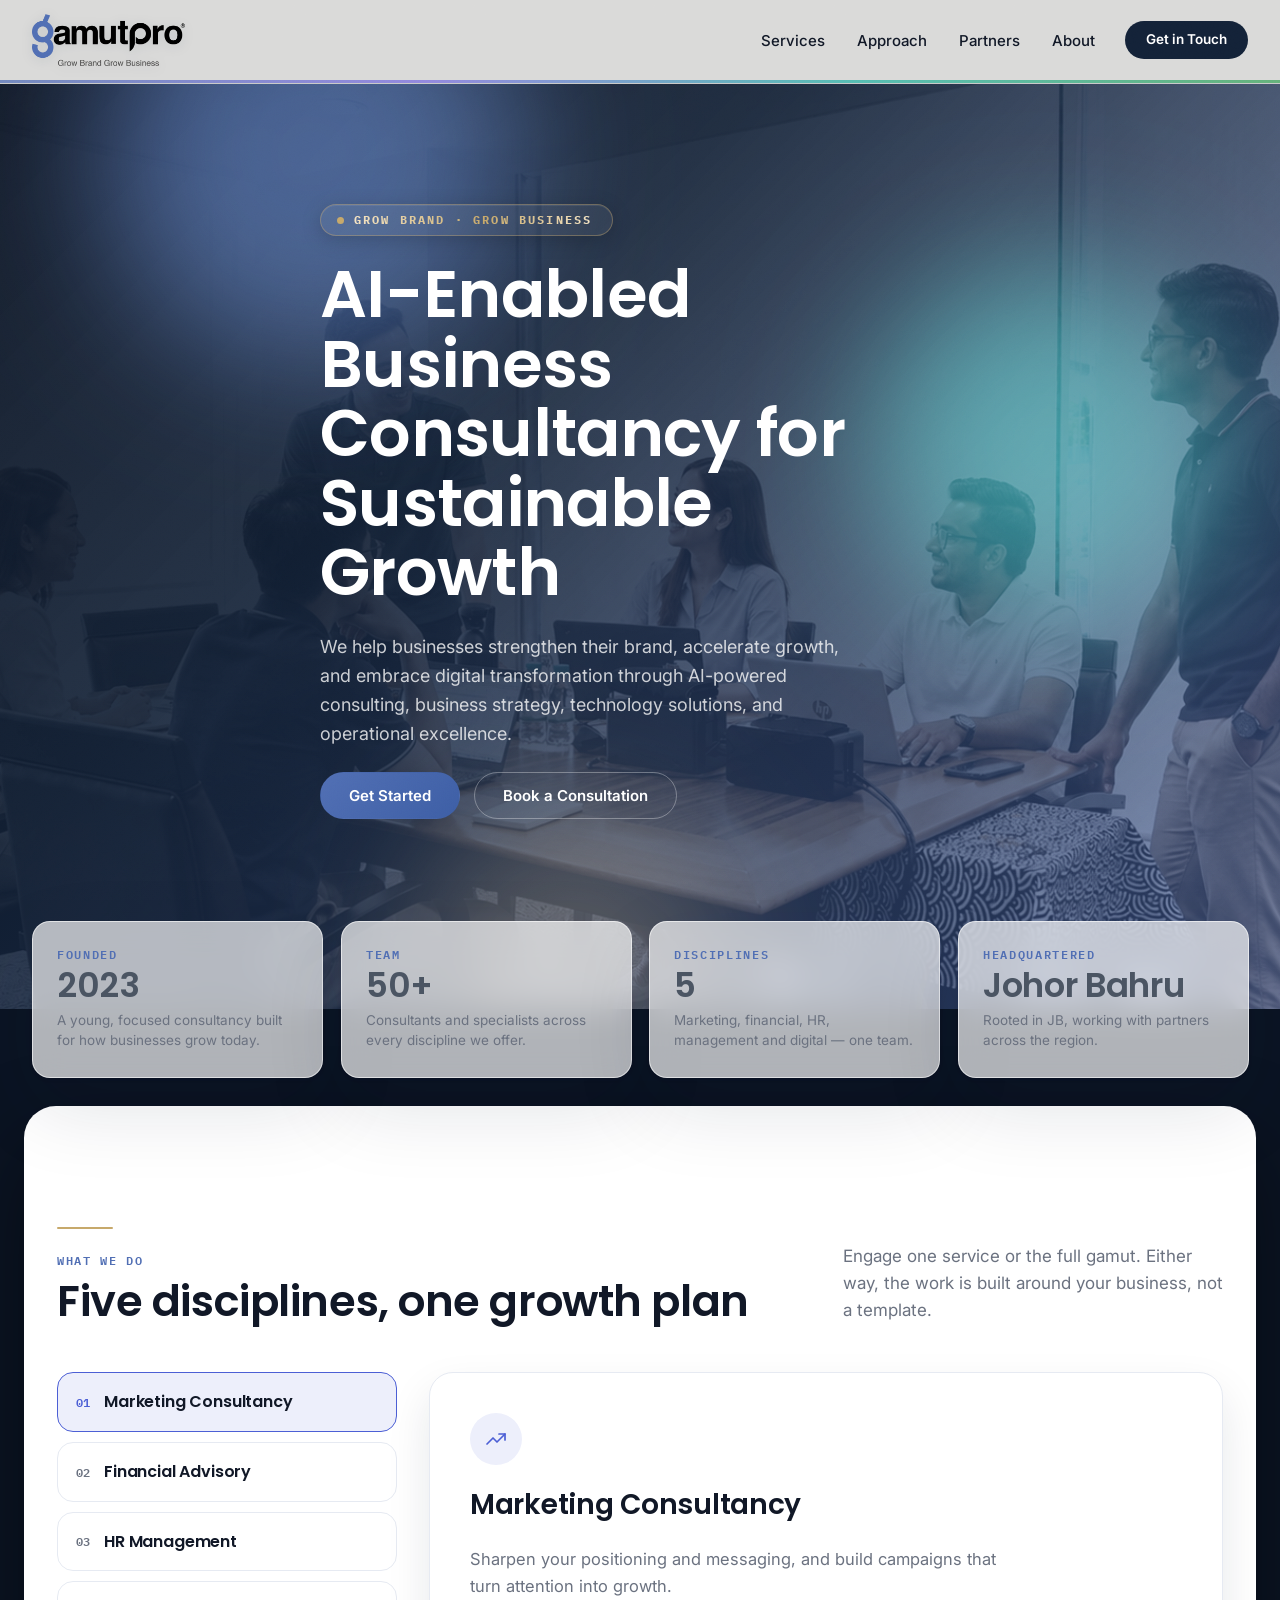
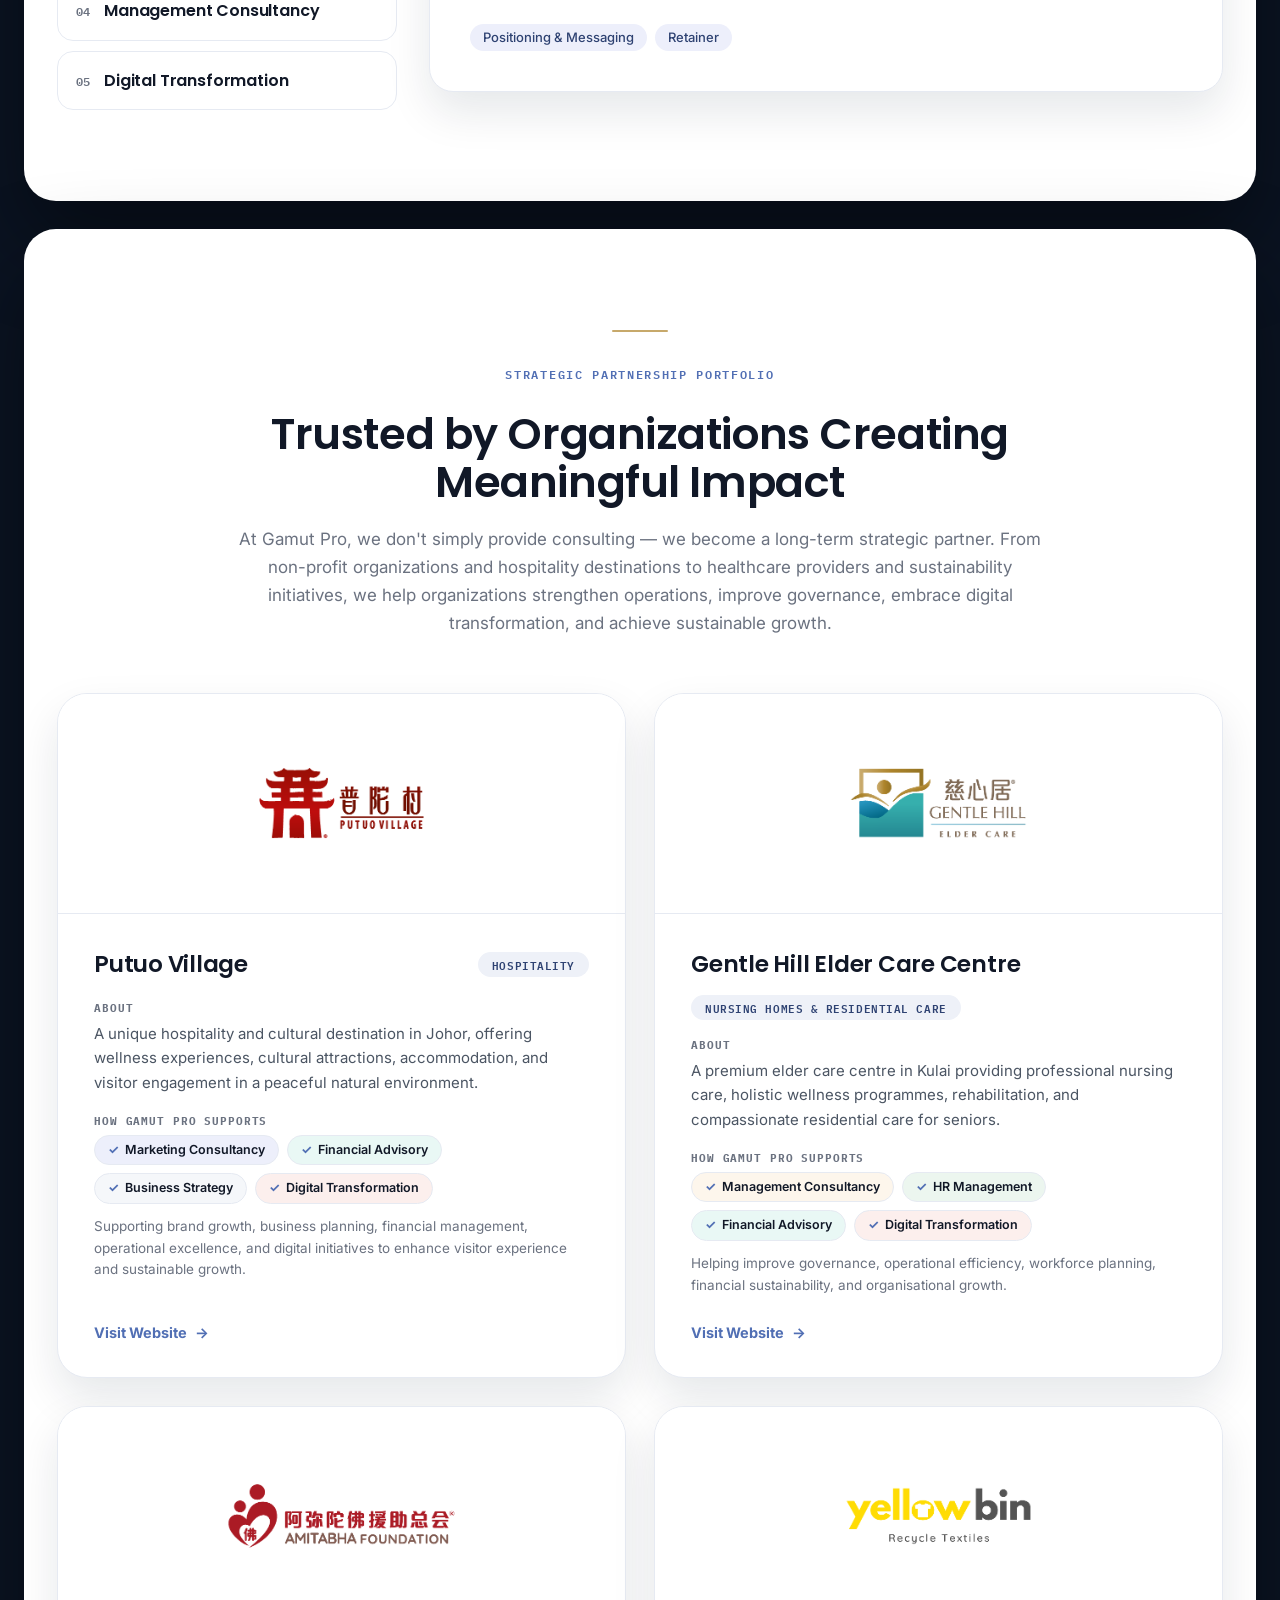
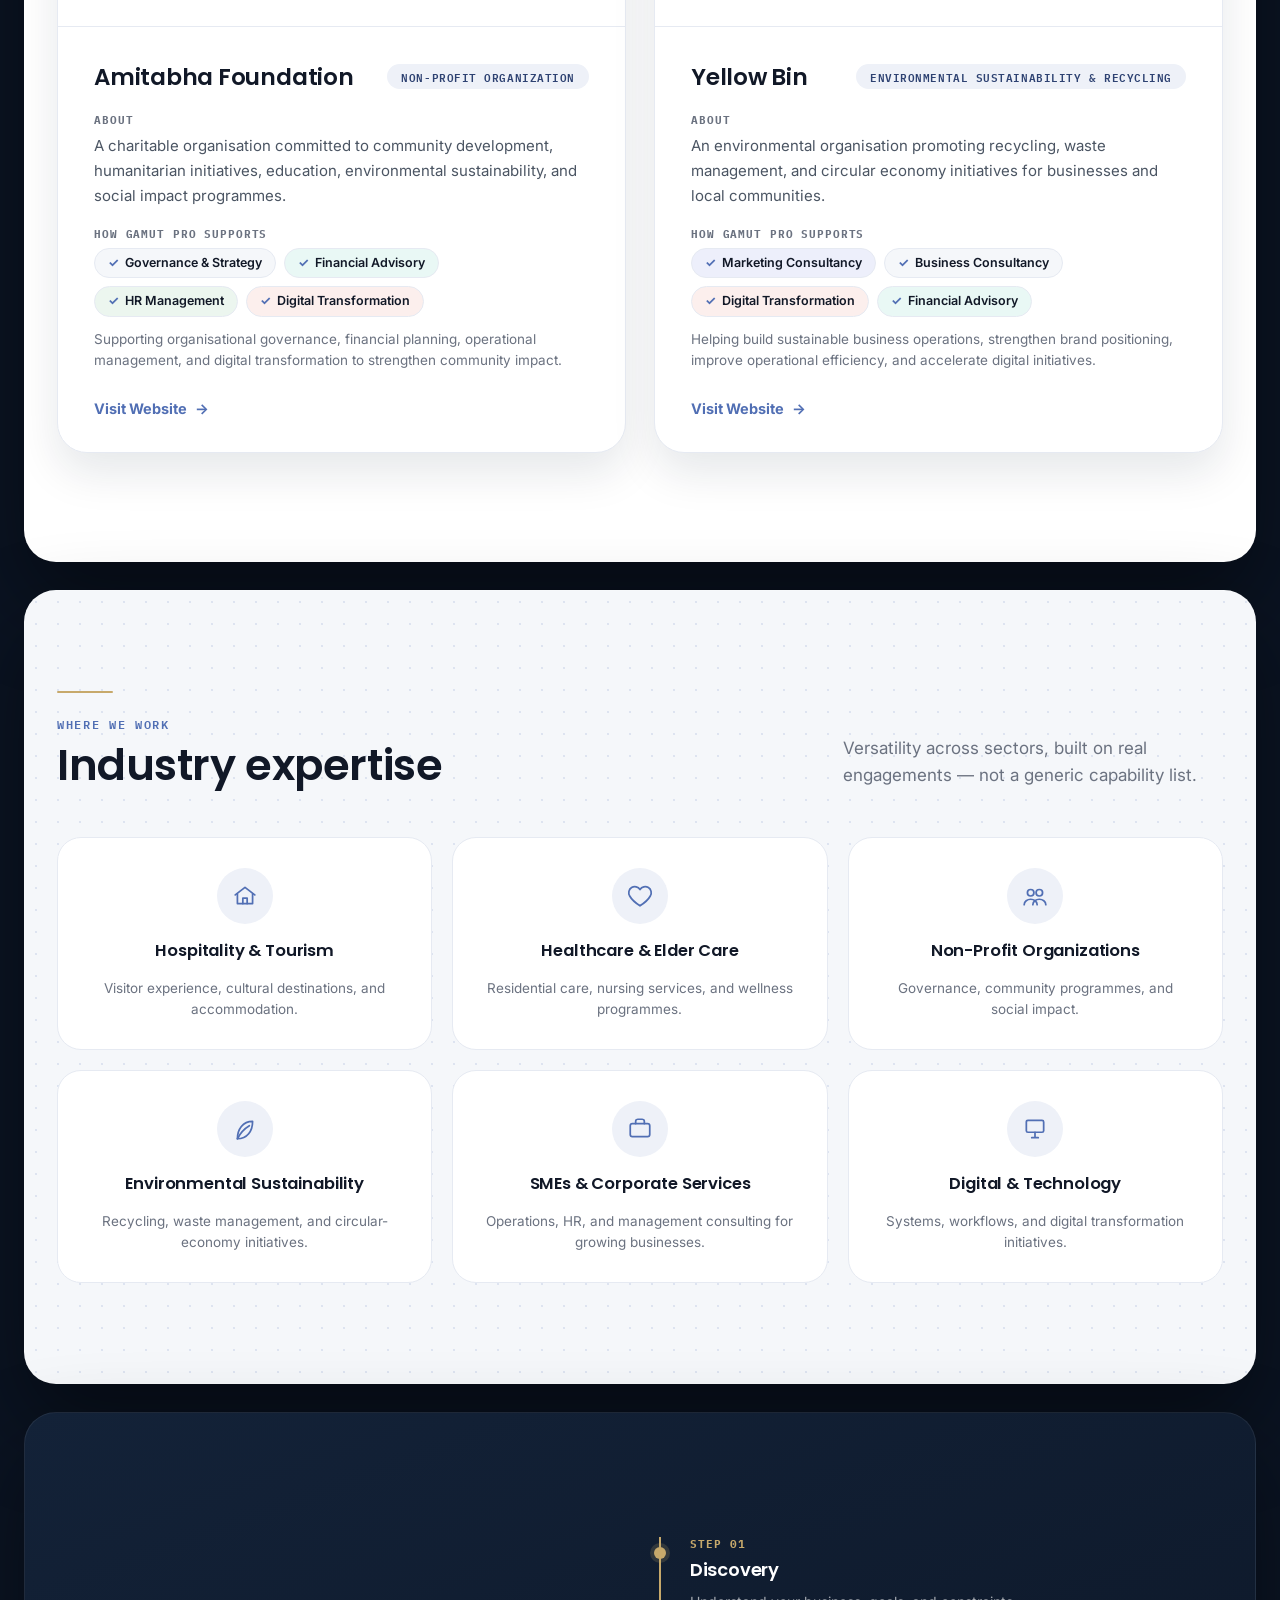
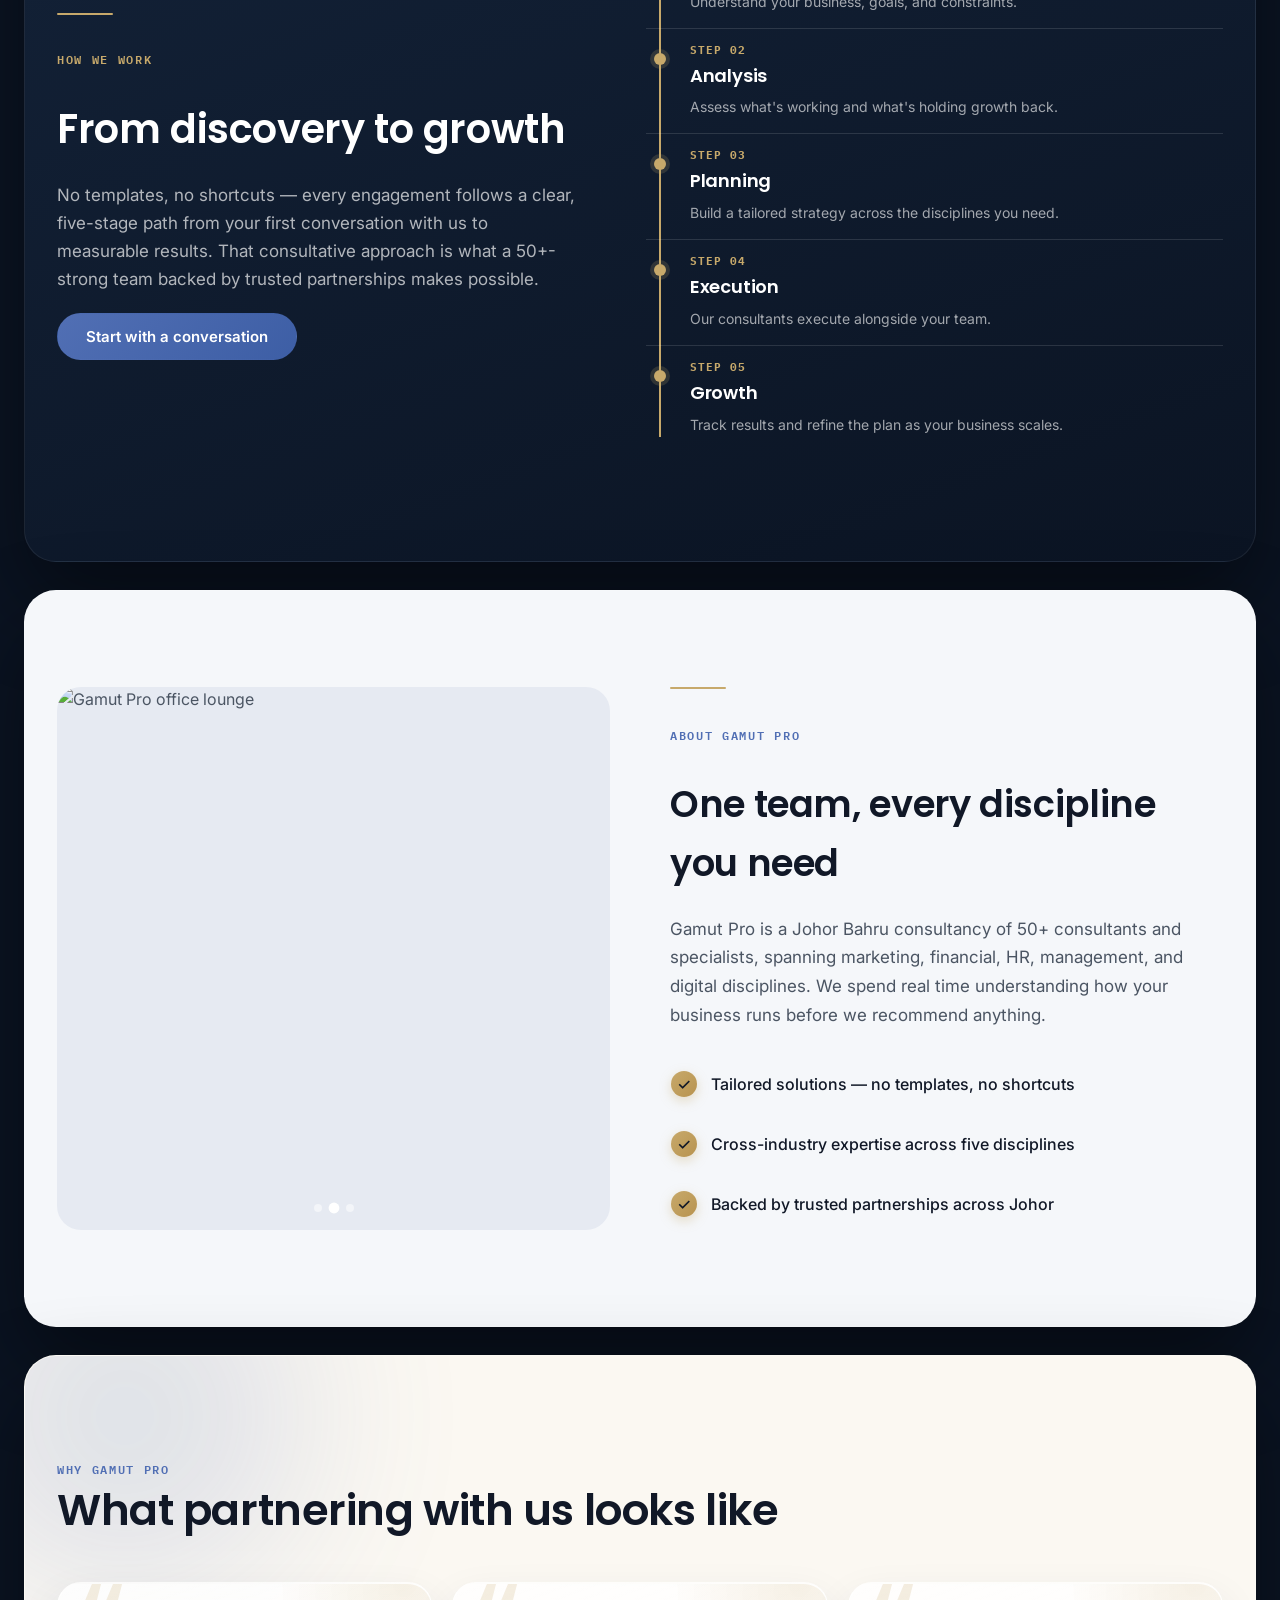
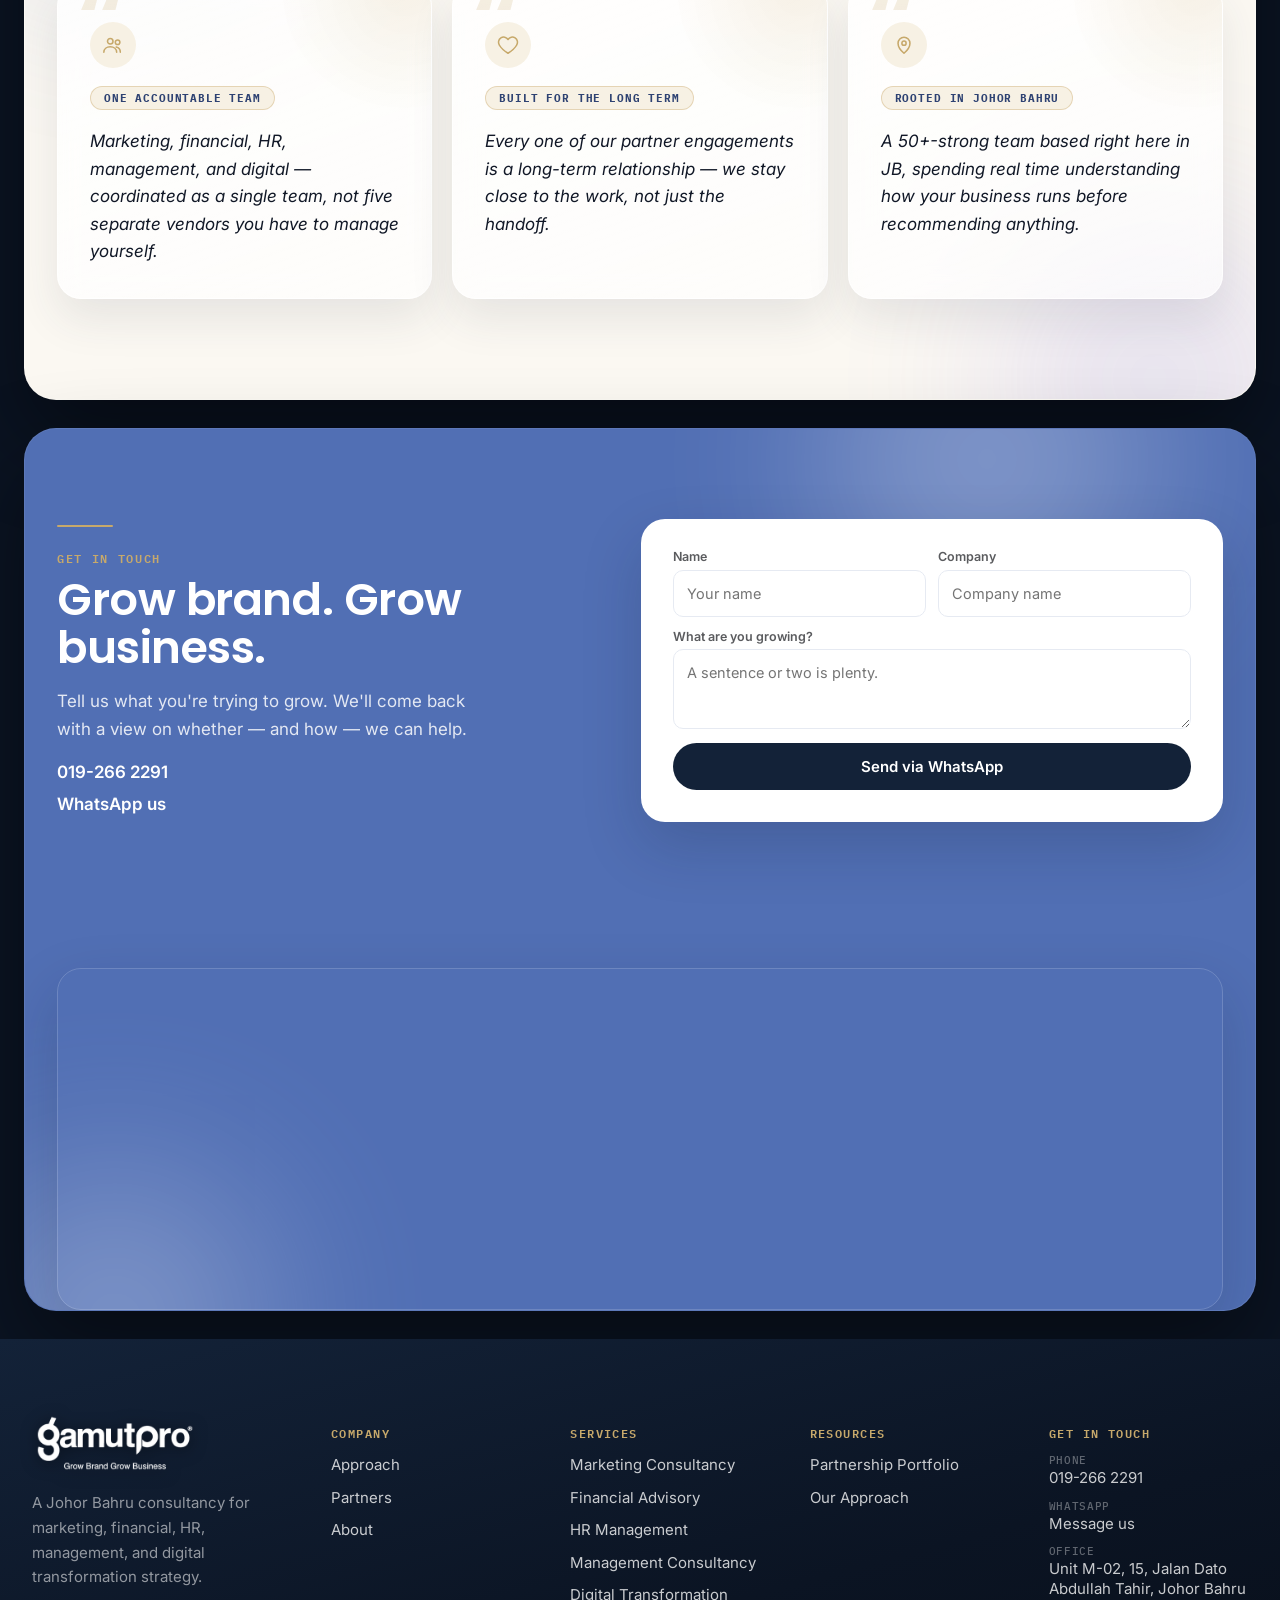
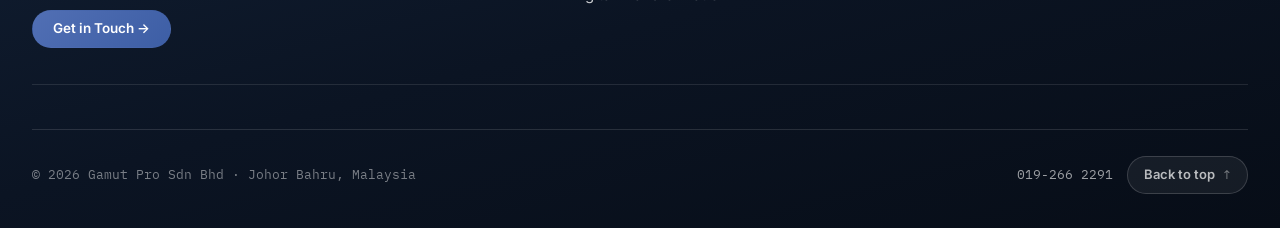
==== commit f6b11990: "UPDATE" ====
--- a/index.html
+++ b/index.html
@@ -80,7 +80,13 @@
   }
   *{box-sizing:border-box}
   html{scroll-behavior:smooth}
-  body{margin:0;background:var(--bg);color:var(--body-text);font-family:'Inter',system-ui,sans-serif;line-height:1.6;-webkit-font-smoothing:antialiased;overflow-x:hidden}
+  body{margin:0;background:var(--midnight);color:var(--body-text);font-family:'Inter',system-ui,sans-serif;line-height:1.6;-webkit-font-smoothing:antialiased;overflow-x:hidden}
+  main>section:not(.hero){
+    position:relative;width:calc(100% - 48px);max-width:1400px;margin:28px auto;
+    border-radius:32px;overflow:hidden;border:1px solid rgba(255,255,255,.07);
+    box-shadow:0 40px 90px rgba(0,0,0,.45);
+  }
+  @media (max-width:768px){ main>section:not(.hero){ width:calc(100% - 28px);margin:16px auto;border-radius:22px } }
   body::after{
     content:'';position:fixed;inset:0;z-index:2147483647;pointer-events:none;
     opacity:.035;mix-blend-mode:overlay;
@@ -213,7 +219,7 @@
   .hero-stat-card p{font:400 13.5px/1.5 'Inter',sans-serif;color:var(--grey)}
 
   /* ---------- services ---------- */
-  .services{max-width:1440px;width:100%;margin:0 auto;padding:clamp(64px,10vw,120px) 32px clamp(56px,7vw,90px)}
+  .services{background:#fff;max-width:1440px;width:100%;margin:0 auto;padding:clamp(64px,10vw,120px) 32px clamp(56px,7vw,90px)}
   .section-head{display:flex;flex-wrap:wrap;align-items:flex-end;justify-content:space-between;gap:28px;margin-bottom:48px}
   .section-head h2{font-size:clamp(1.9rem,3.6vw,2.7rem);line-height:1.08}
   .section-head p{font:400 17px/1.6 'Inter',sans-serif;color:var(--grey);max-width:380px}
@@ -247,7 +253,7 @@
   .no-js .service-pill{display:none}
 
   /* ---------- partners ---------- */
-  .partners{background:#fff;border-top:1px solid var(--border);border-bottom:1px solid var(--border)}
+  .partners{background:#fff}
   .partners-inner{max-width:1440px;width:100%;margin:0 auto;padding:clamp(56px,9vw,100px) 32px}
   .partners-intro{max-width:820px;margin:0 auto 56px;text-align:center;display:flex;flex-direction:column;align-items:center;gap:18px}
   .partners-intro h2{font-size:clamp(1.9rem,3.6vw,2.7rem);line-height:1.12}
@@ -409,9 +415,6 @@
   .contact-map-wrap:hover{transform:translateY(-6px);box-shadow:0 34px 70px rgba(11,20,35,.4)}
   .contact-map-wrap iframe{width:100%;height:340px;border:0;display:block;filter:grayscale(20%) contrast(1.05)}
   @media (max-width:600px){ .contact-map-wrap iframe{height:240px} }
-  .curve-divider{position:absolute;left:0;right:0;bottom:-1px;width:100%;height:60px;line-height:0}
-  .curve-divider svg{width:100%;height:100%;display:block}
-
   /* ---------- footer ---------- */
   .footer{position:relative;background:linear-gradient(165deg,var(--navy) 0%,var(--midnight) 55%,#070d17 100%);overflow:hidden}
   .nav-spectrum{height:3px;width:100%;background:linear-gradient(90deg,#516FB4,#7C6FE0,#2BB4A6,#3FA65C,#E8A33D,#E2604F,#516FB4);background-size:200% 100%;animation:spectrum-shift 18s linear infinite;position:relative;z-index:2;opacity:.75}
@@ -832,7 +835,16 @@
         <p>No templates, no shortcuts — every engagement follows a clear, five-stage path from your first conversation with us to measurable results. That consultative approach is what a 50+-strong team backed by trusted partnerships makes possible.</p>
         <a class="btn btn-primary" href="#contact" style="align-self:flex-start;">Start with a conversation</a>
       </div>
-\++----------------------------+---+---------------+-+-+-+-+-+-+-+-+-+-+-+-+-+-+-+-+-------++------++-++
+      <div class="approach-stages" id="approachStages">
+        <svg class="approach-track" aria-hidden="true"><line x1="14" y1="14" x2="14" y2="14"></line></svg>
+        <div class="approach-stage"><span class="approach-num">Step 01</span><h3>Discovery</h3><p>Understand your business, goals, and constraints.</p></div>
+        <div class="approach-stage"><span class="approach-num">Step 02</span><h3>Analysis</h3><p>Assess what's working and what's holding growth back.</p></div>
+        <div class="approach-stage"><span class="approach-num">Step 03</span><h3>Planning</h3><p>Build a tailored strategy across the disciplines you need.</p></div>
+        <div class="approach-stage"><span class="approach-num">Step 04</span><h3>Execution</h3><p>Our consultants execute alongside your team.</p></div>
+        <div class="approach-stage"><span class="approach-num">Step 05</span><h3>Growth</h3><p>Track results and refine the plan as your business scales.</p></div>
+      </div>
+    </div>
+  </section>
 
   <section class="about" id="about">
     <div class="about-inner">
@@ -930,9 +942,6 @@
           referrerpolicy="no-referrer-when-downgrade"
           allowfullscreen></iframe>
       </div>
-    </div>
-    <div class="curve-divider" aria-hidden="true">
-      <svg viewBox="0 0 1440 60" preserveAspectRatio="none"><path d="M0,60 C360,0 1080,0 1440,60 Z" fill="#0B1423"></path></svg>
     </div>
   </section>
 
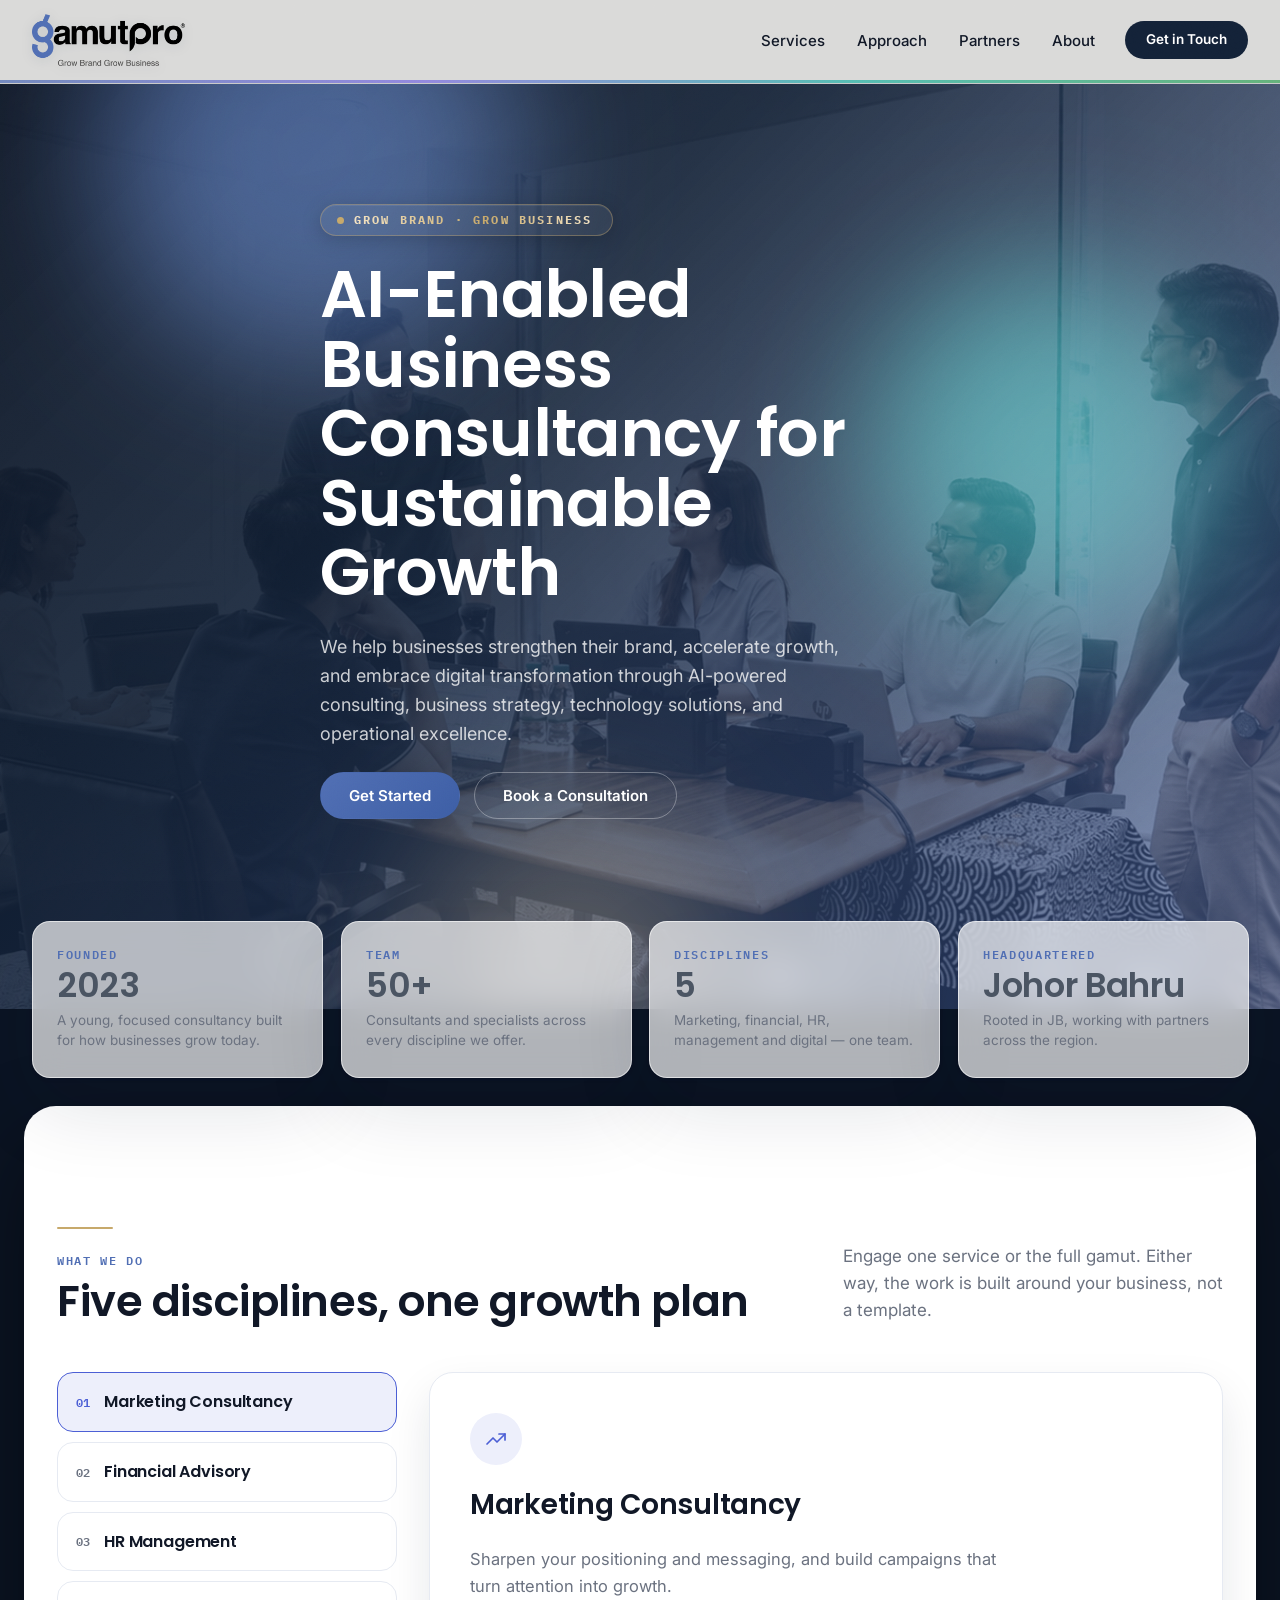
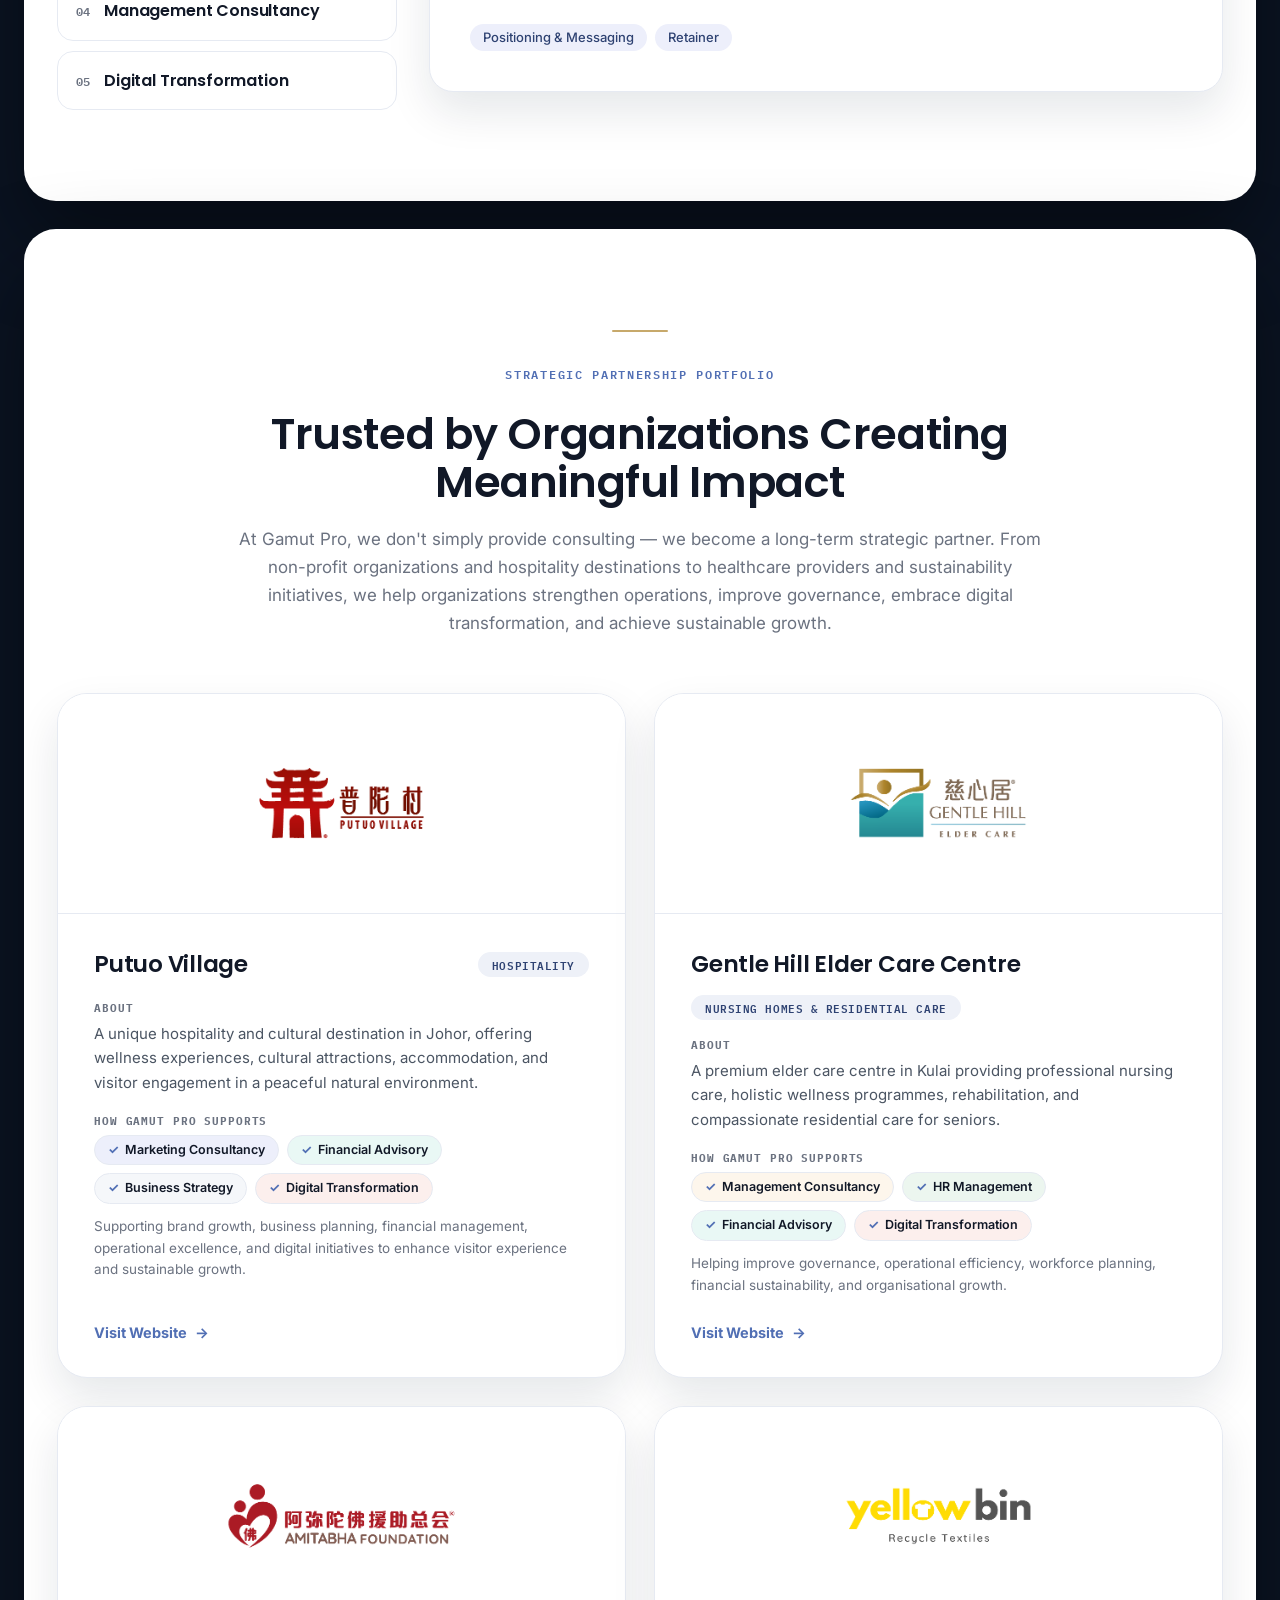
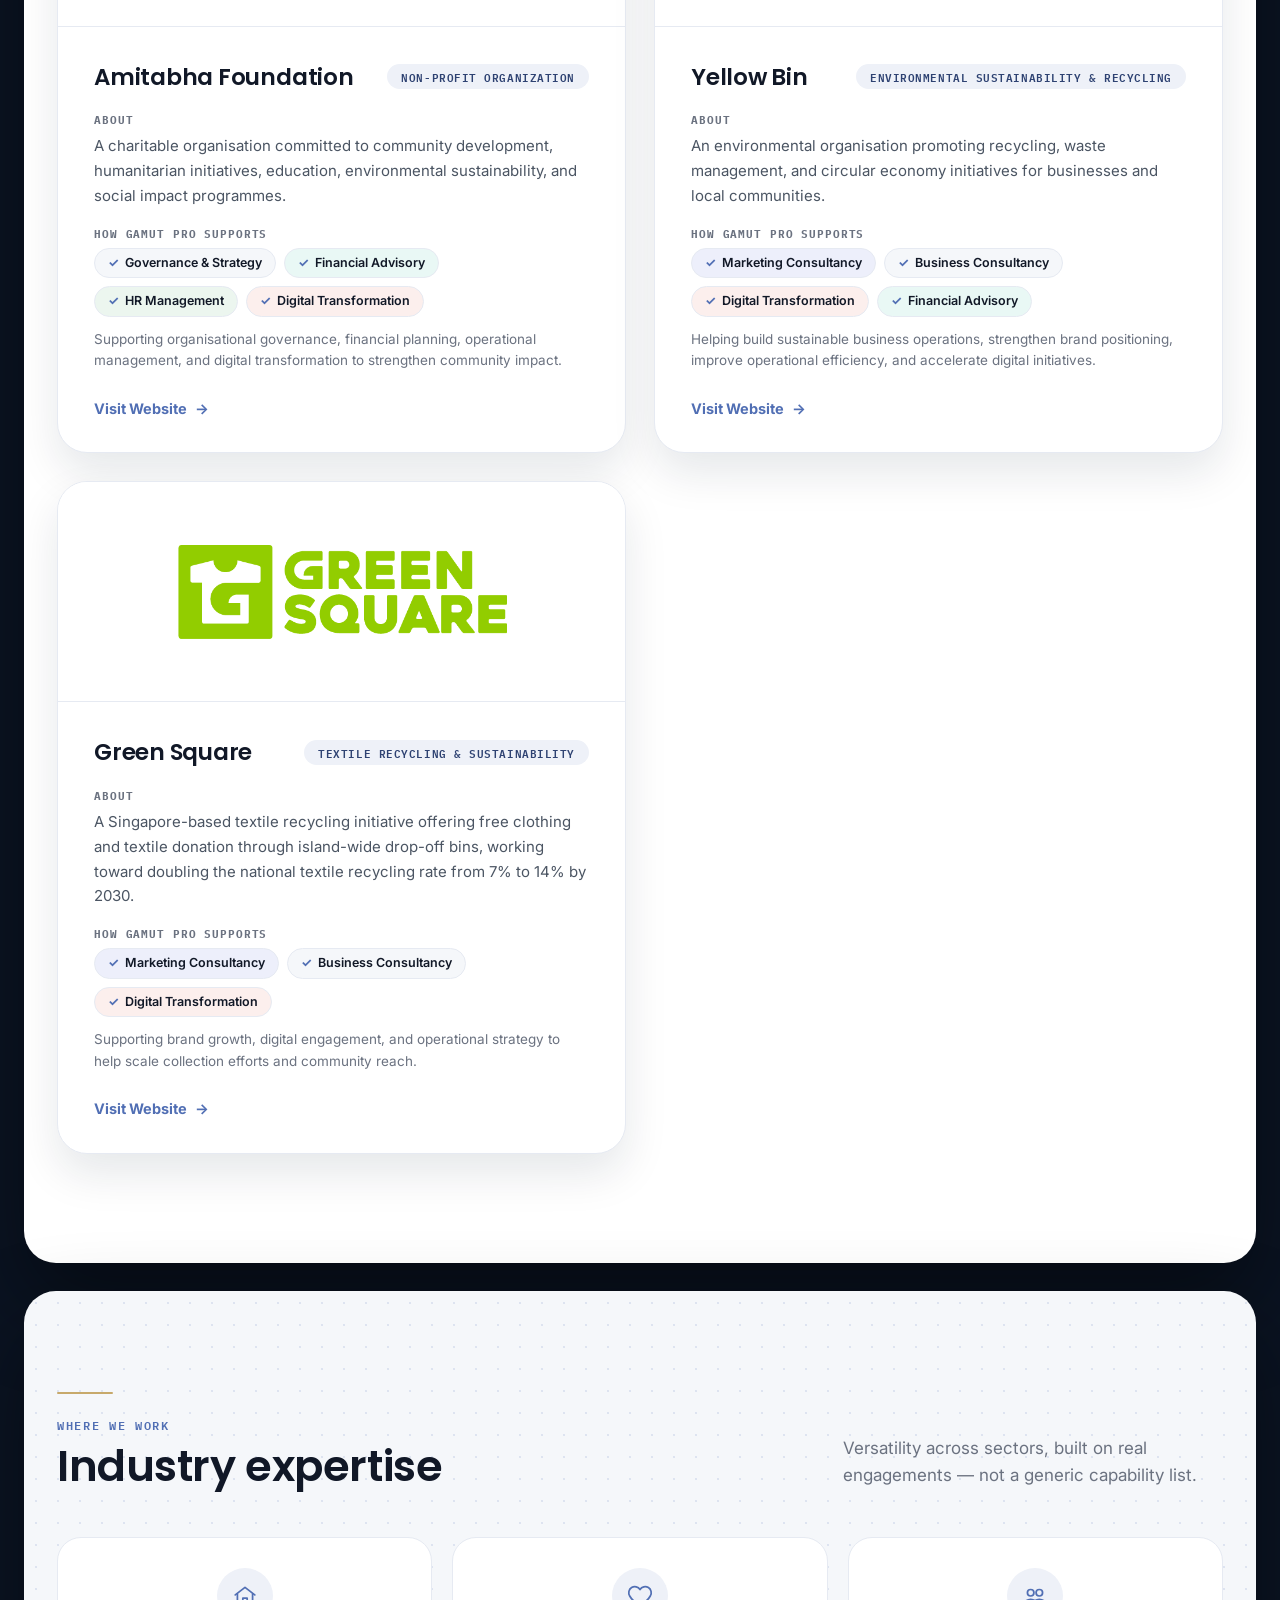
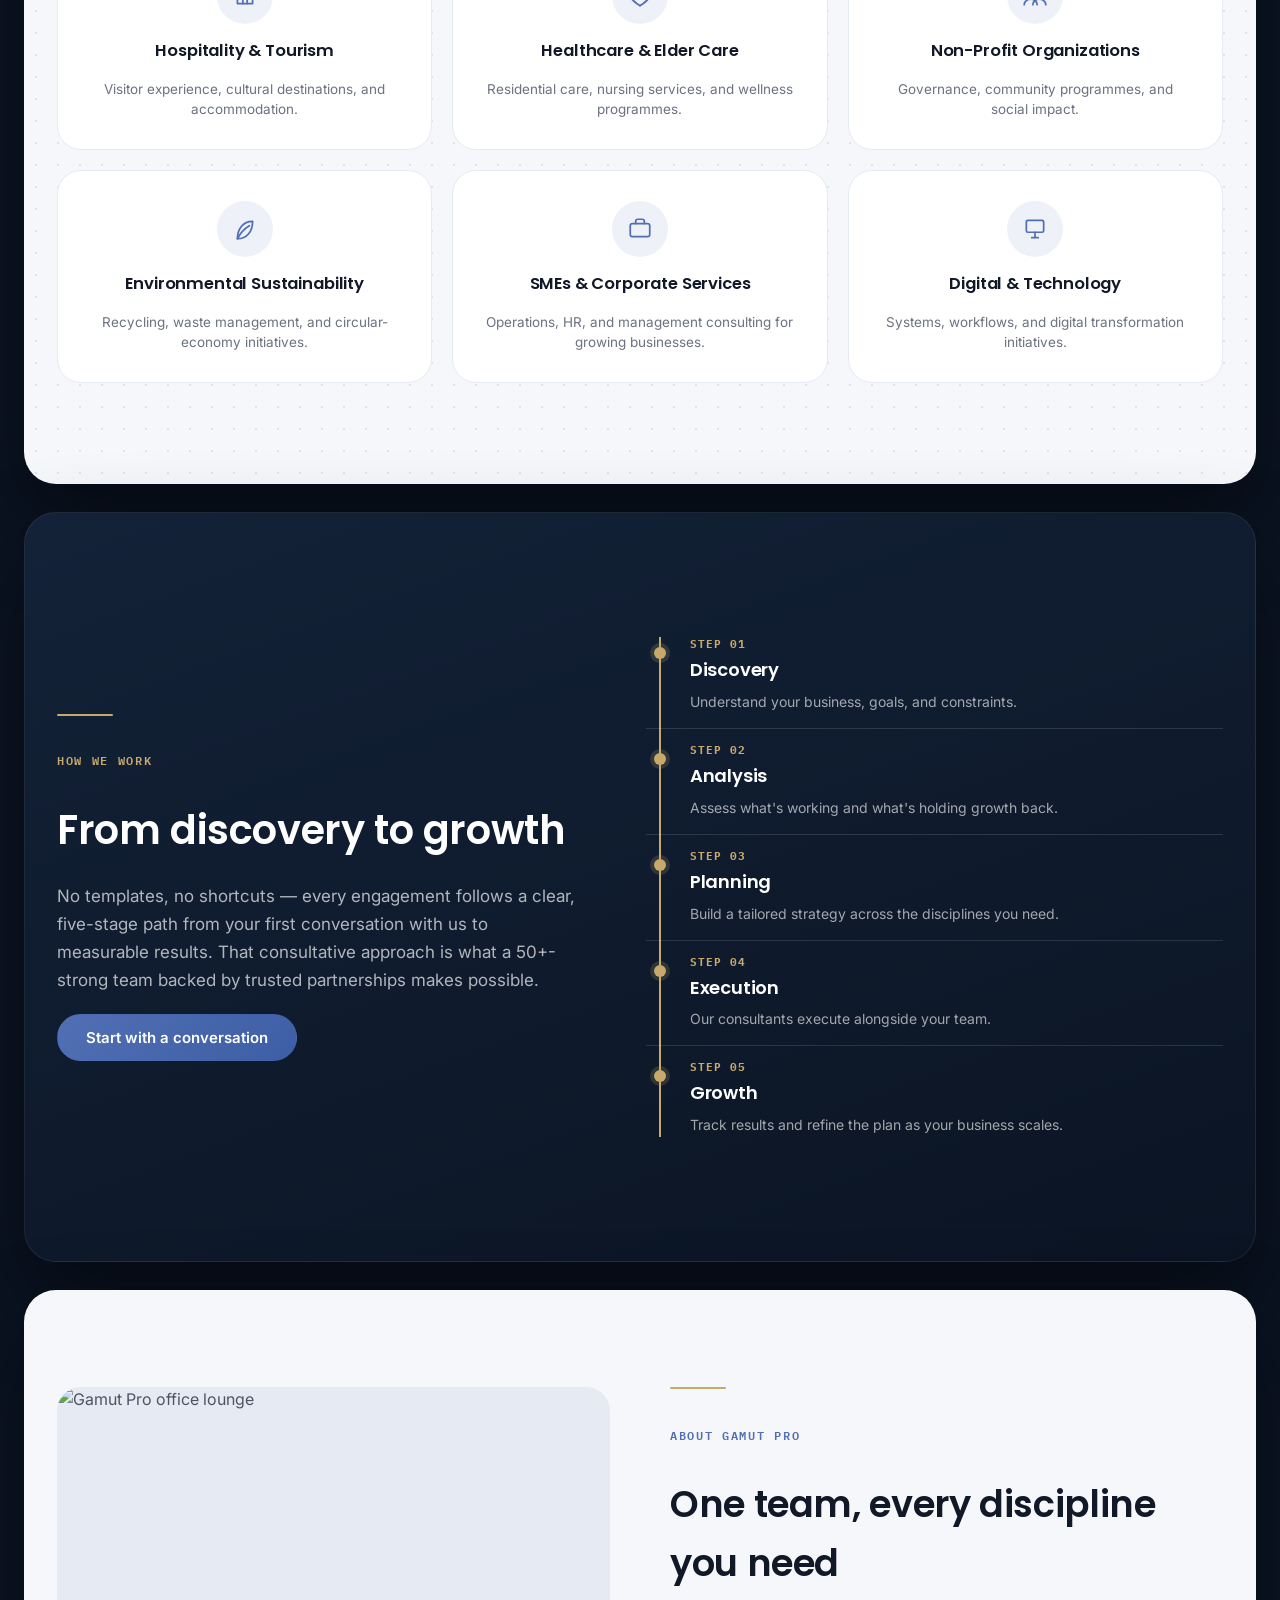
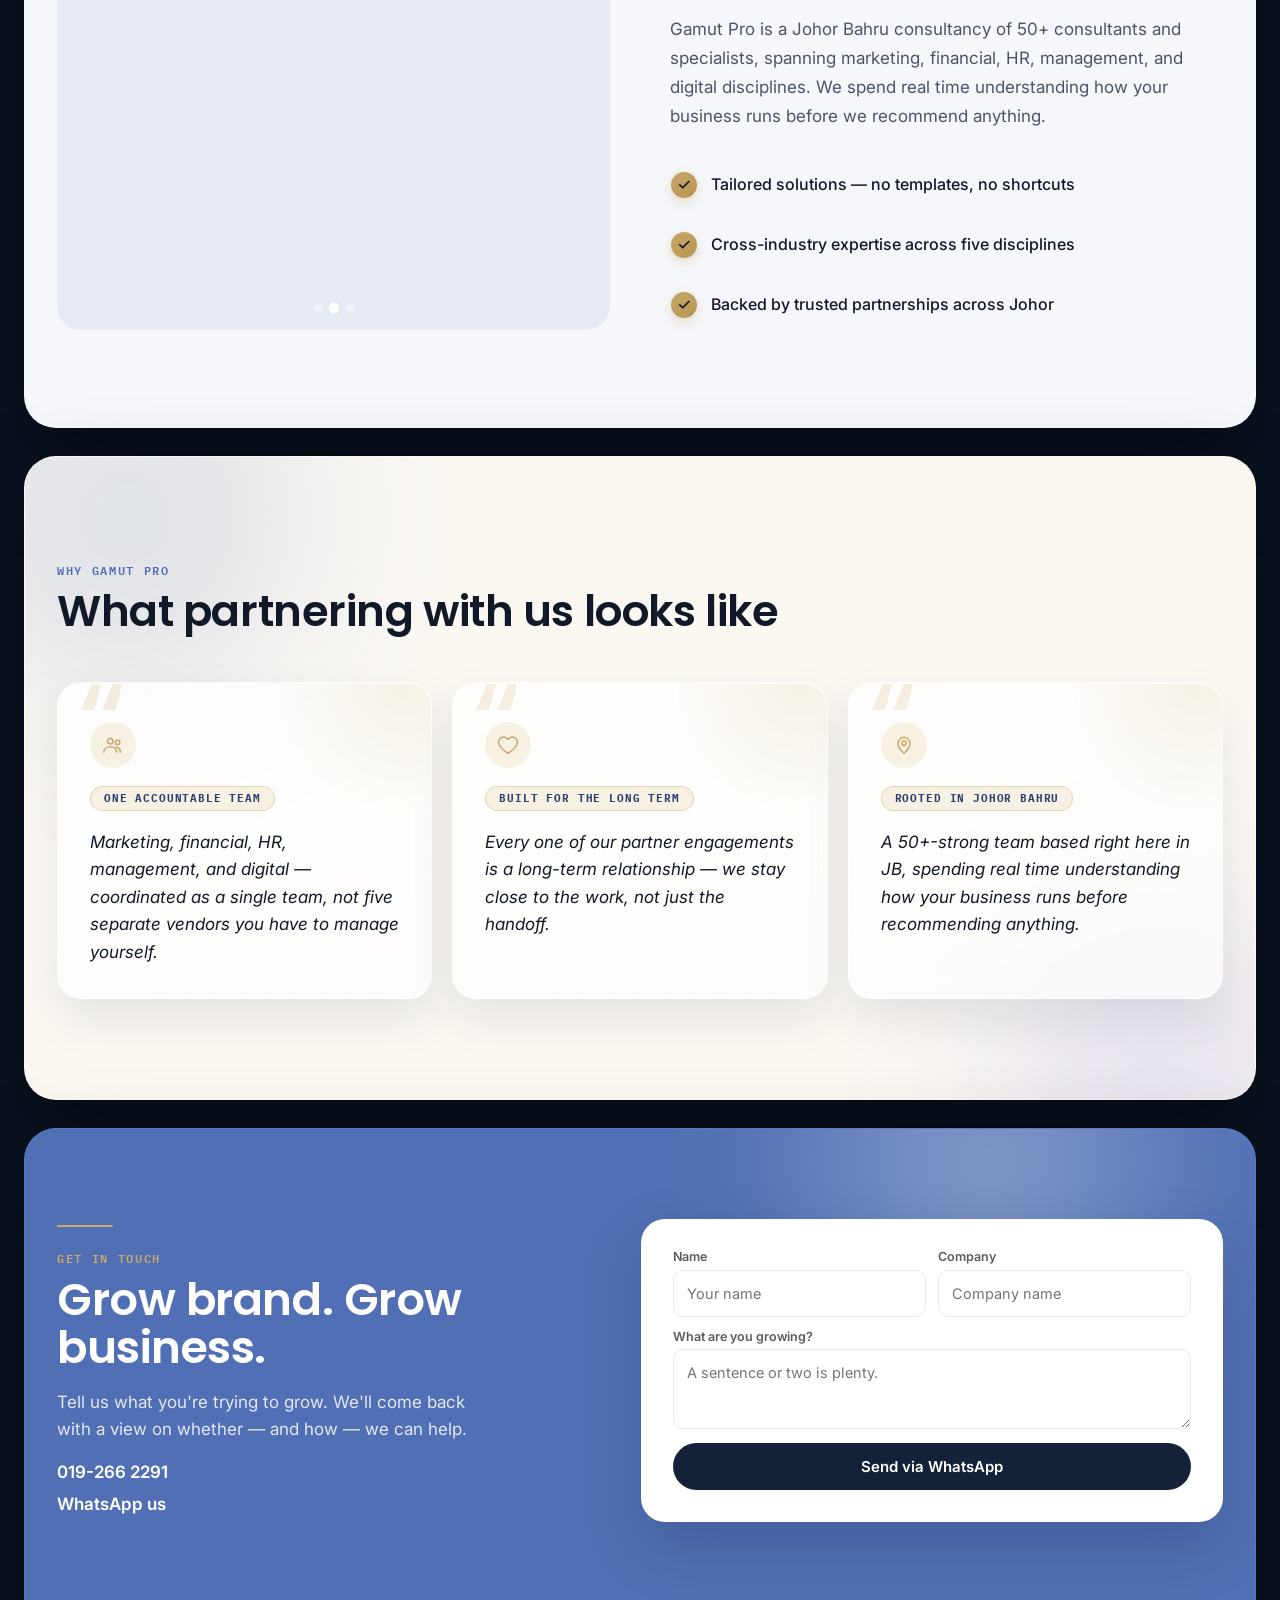
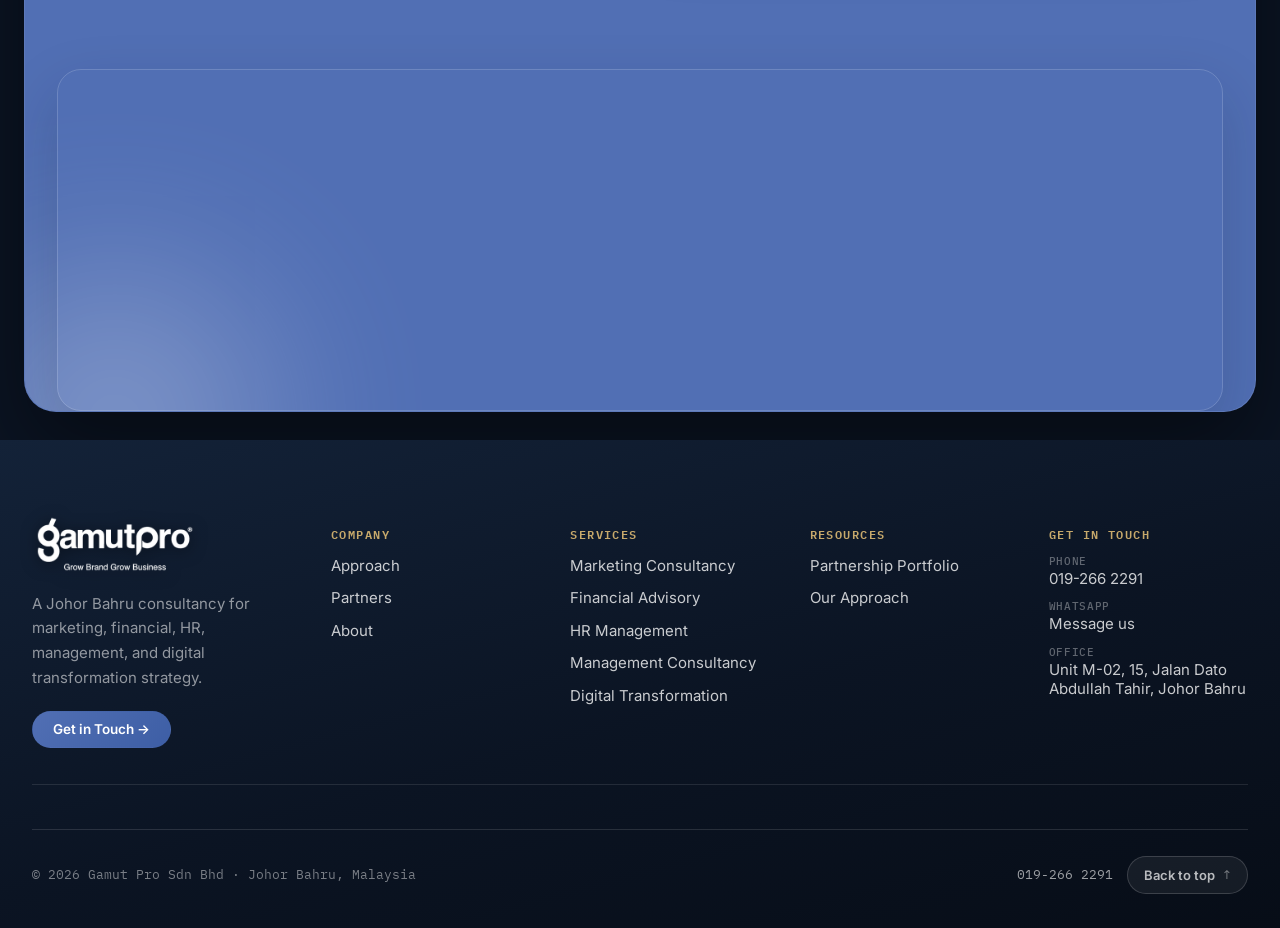
==== commit b0431614: "Add Green Square as a partner New 5th partner card (Green Square, Singapore textile recycling initia" ====
--- a/index.html
+++ b/index.html
@@ -772,6 +772,32 @@
             </div>
           </a>
 
+          <a class="partner-card" href="https://www.greensquare.com.sg/" target="_blank" rel="noopener noreferrer">
+            <div class="partner-logo-stage">
+              <img src="Photos/GS%20logo-horizontal.png" alt="Green Square" loading="lazy" decoding="async">
+            </div>
+            <div class="partner-body">
+              <div class="partner-meta-row">
+                <h3>Green Square</h3>
+                <span class="partner-industry-badge">Textile Recycling &amp; Sustainability</span>
+              </div>
+              <div class="partner-about">
+                <span class="partner-section-label">About</span>
+                <p>A Singapore-based textile recycling initiative offering free clothing and textile donation through island-wide drop-off bins, working toward doubling the national textile recycling rate from 7% to 14% by 2030.</p>
+              </div>
+              <div>
+                <span class="partner-section-label">How Gamut Pro Supports</span>
+                <div class="partner-support-badges">
+                  <span class="partner-support-badge" style="background:var(--c-marketing-tint);"><span class="tick">✓</span>Marketing Consultancy</span>
+                  <span class="partner-support-badge"><span class="tick">✓</span>Business Consultancy</span>
+                  <span class="partner-support-badge" style="background:var(--c-digital-tint);"><span class="tick">✓</span>Digital Transformation</span>
+                </div>
+                <p class="partner-support-note">Supporting brand growth, digital engagement, and operational strategy to help scale collection efforts and community reach.</p>
+              </div>
+              <span class="partner-visit">Visit Website <span class="arrow" aria-hidden="true">→</span></span>
+            </div>
+          </a>
+
         </div>
         <div class="partner-carousel-nav">
           <button type="button" class="partner-carousel-btn" id="partnerPrev" aria-label="Previous partner">‹</button>
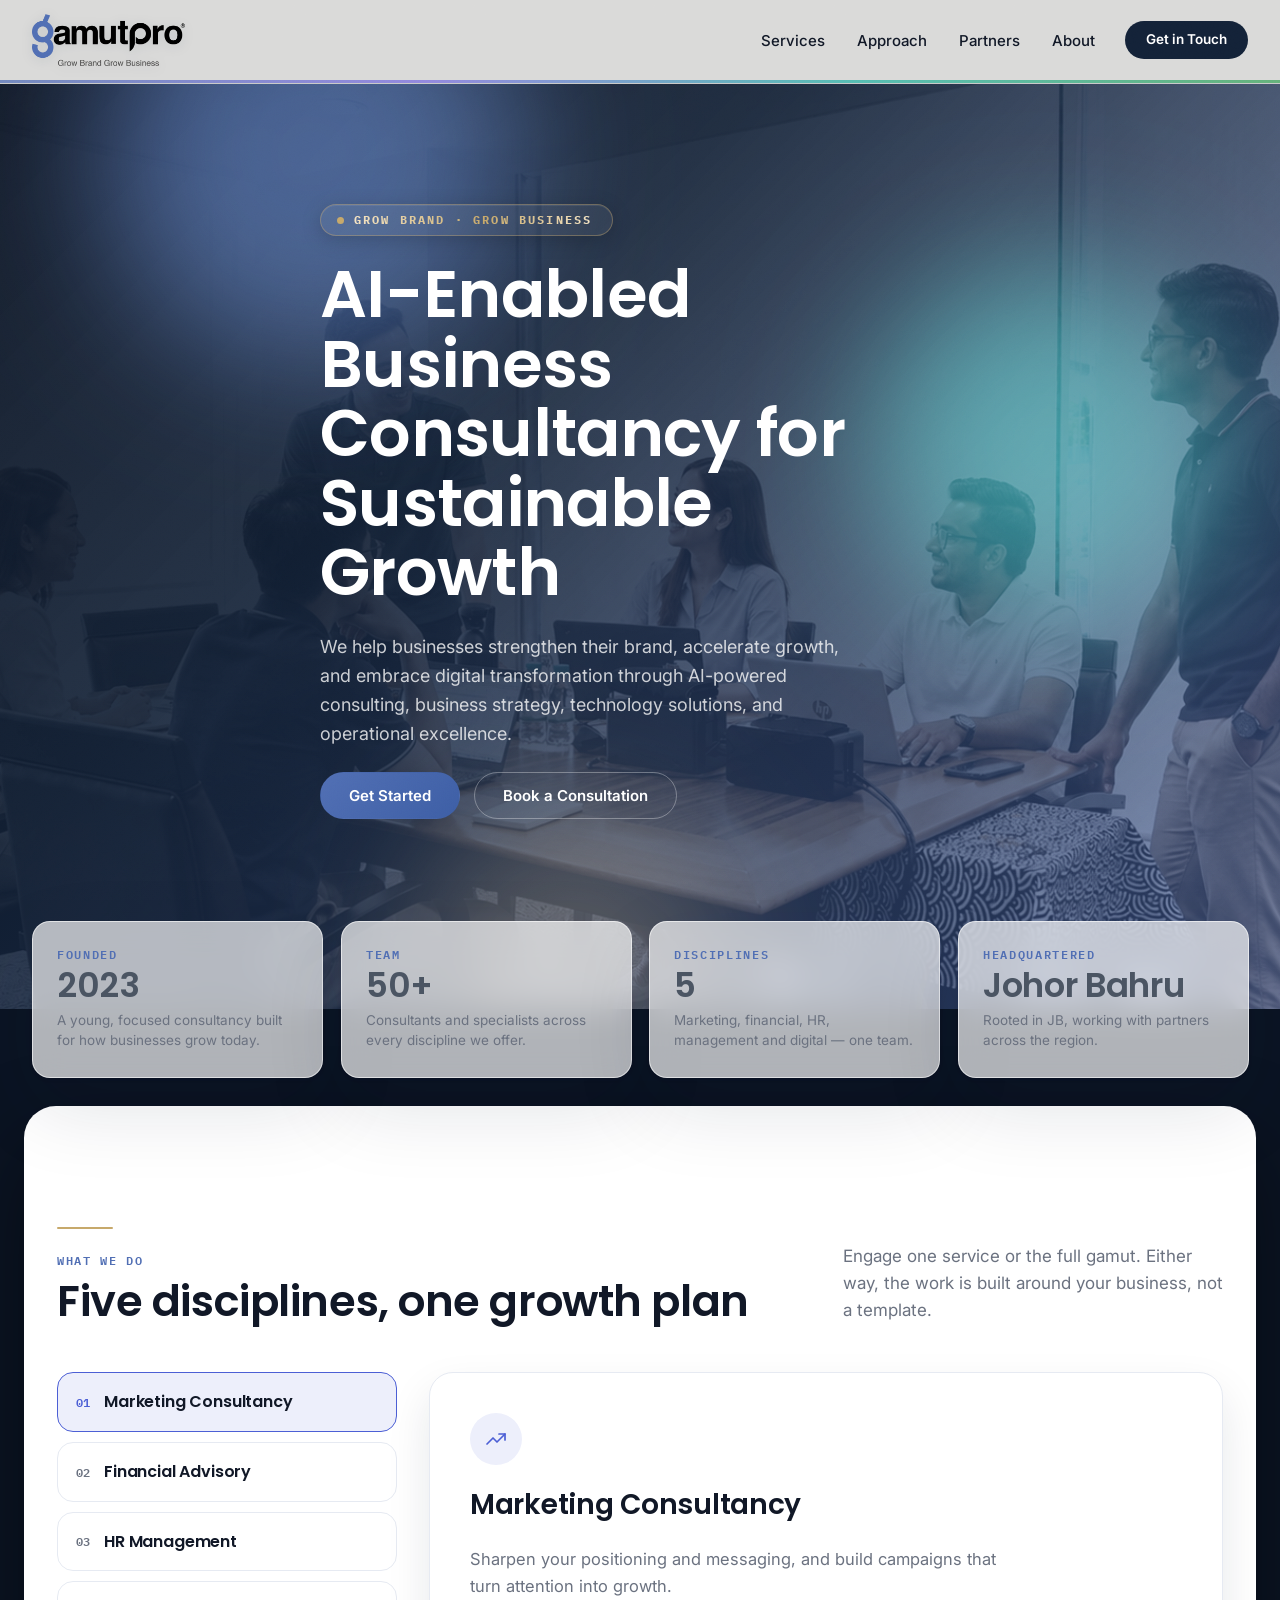
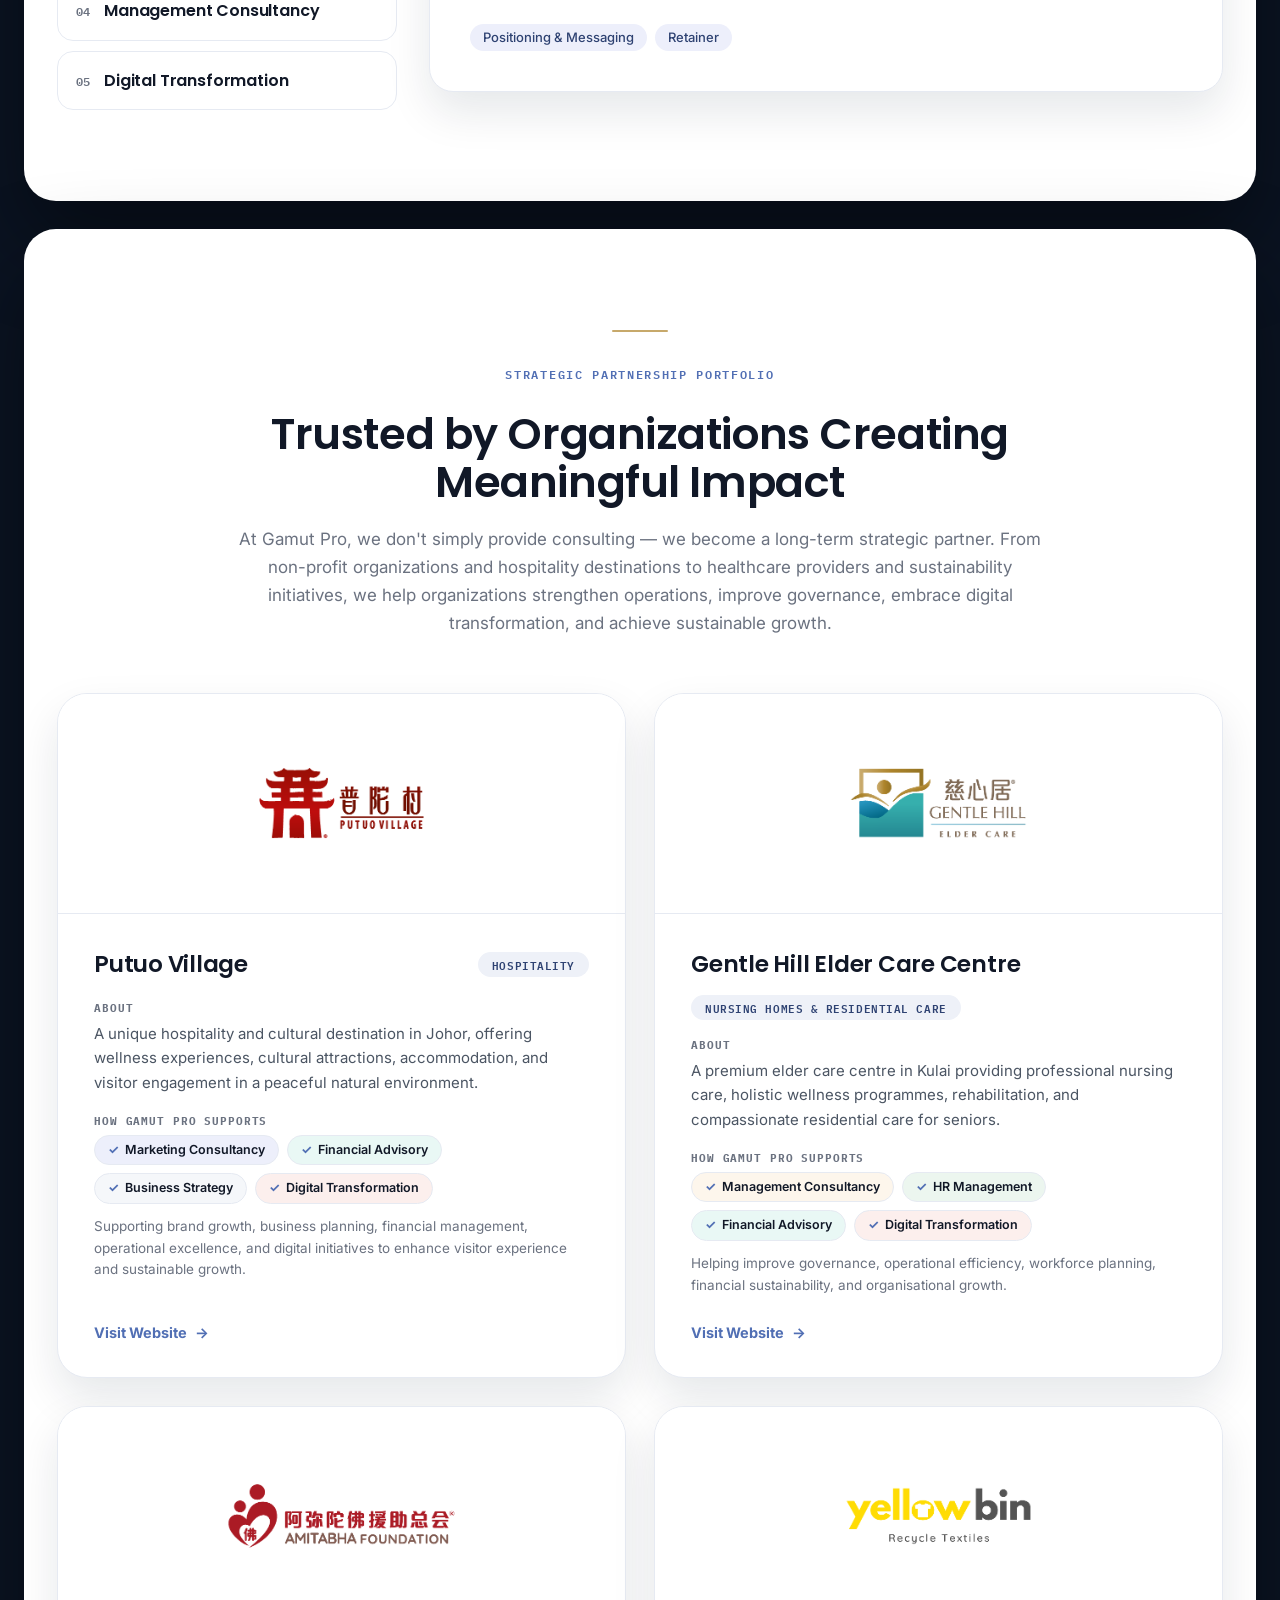
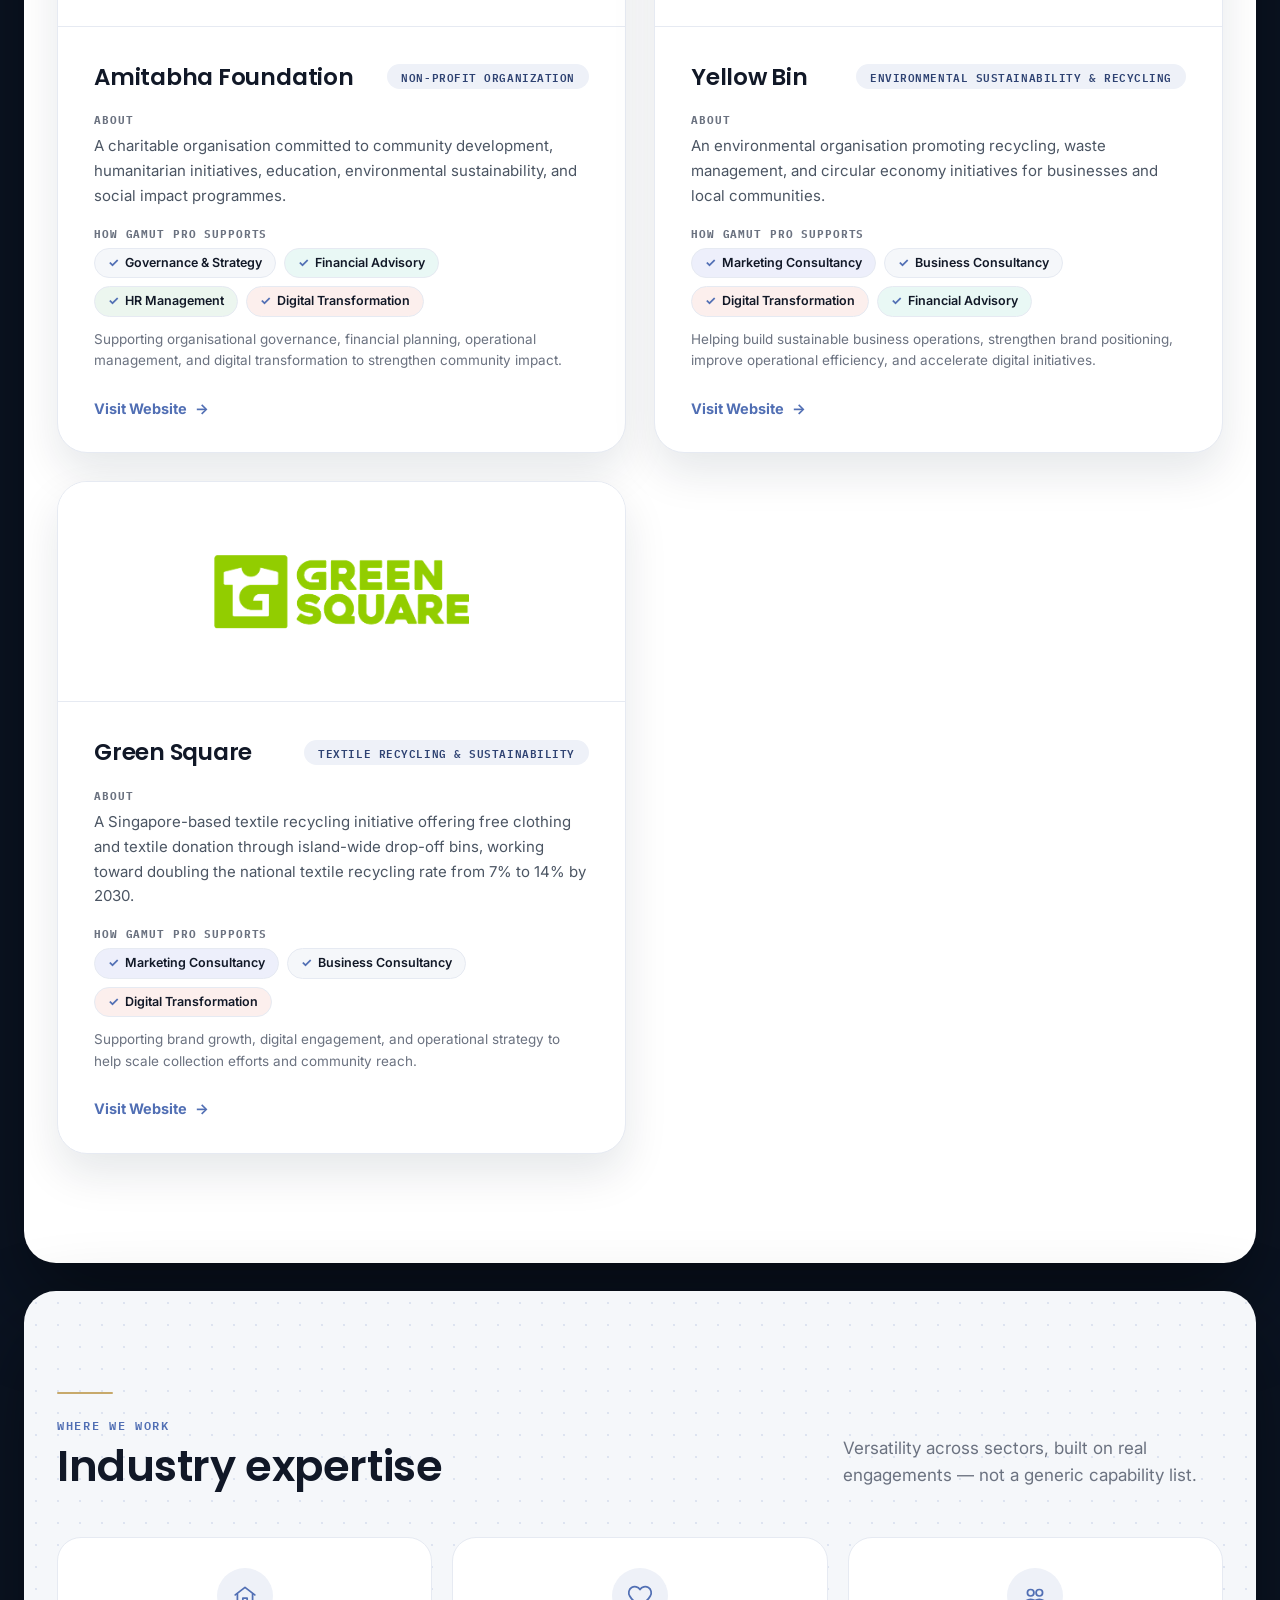
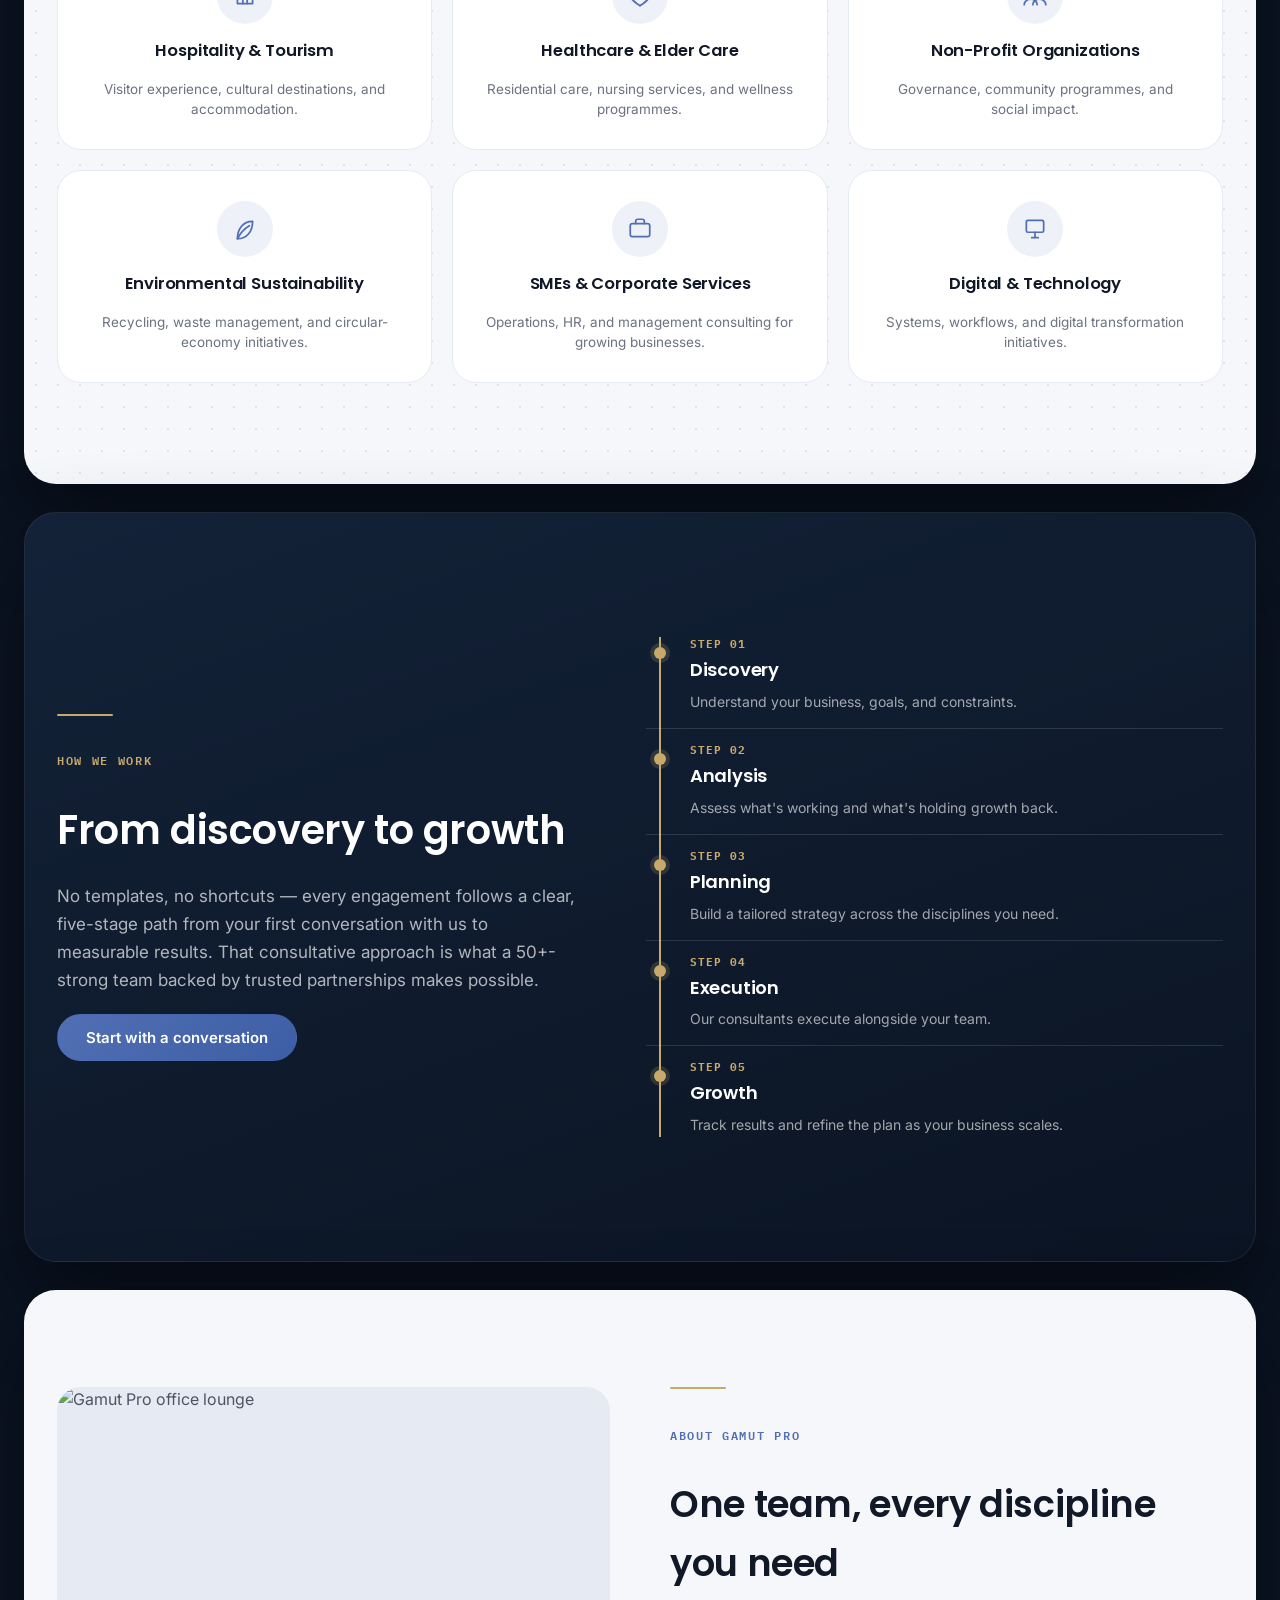
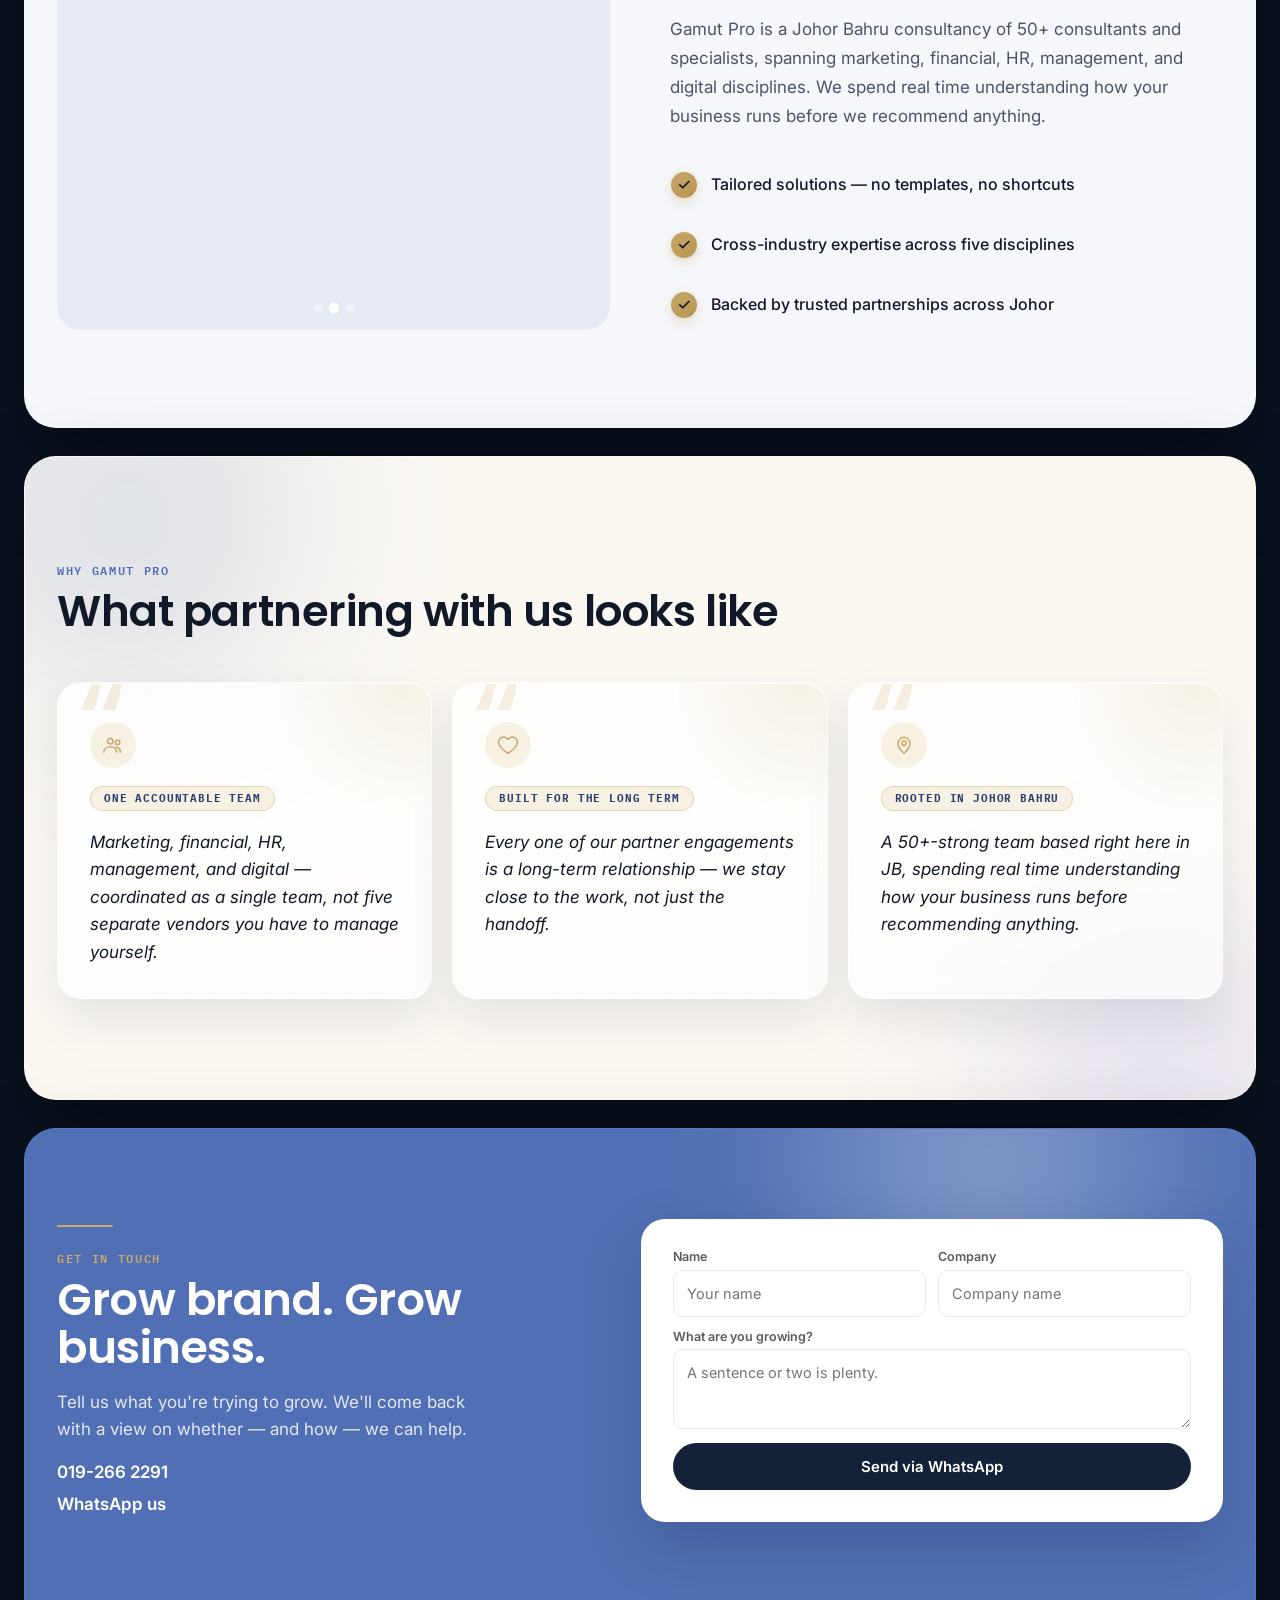
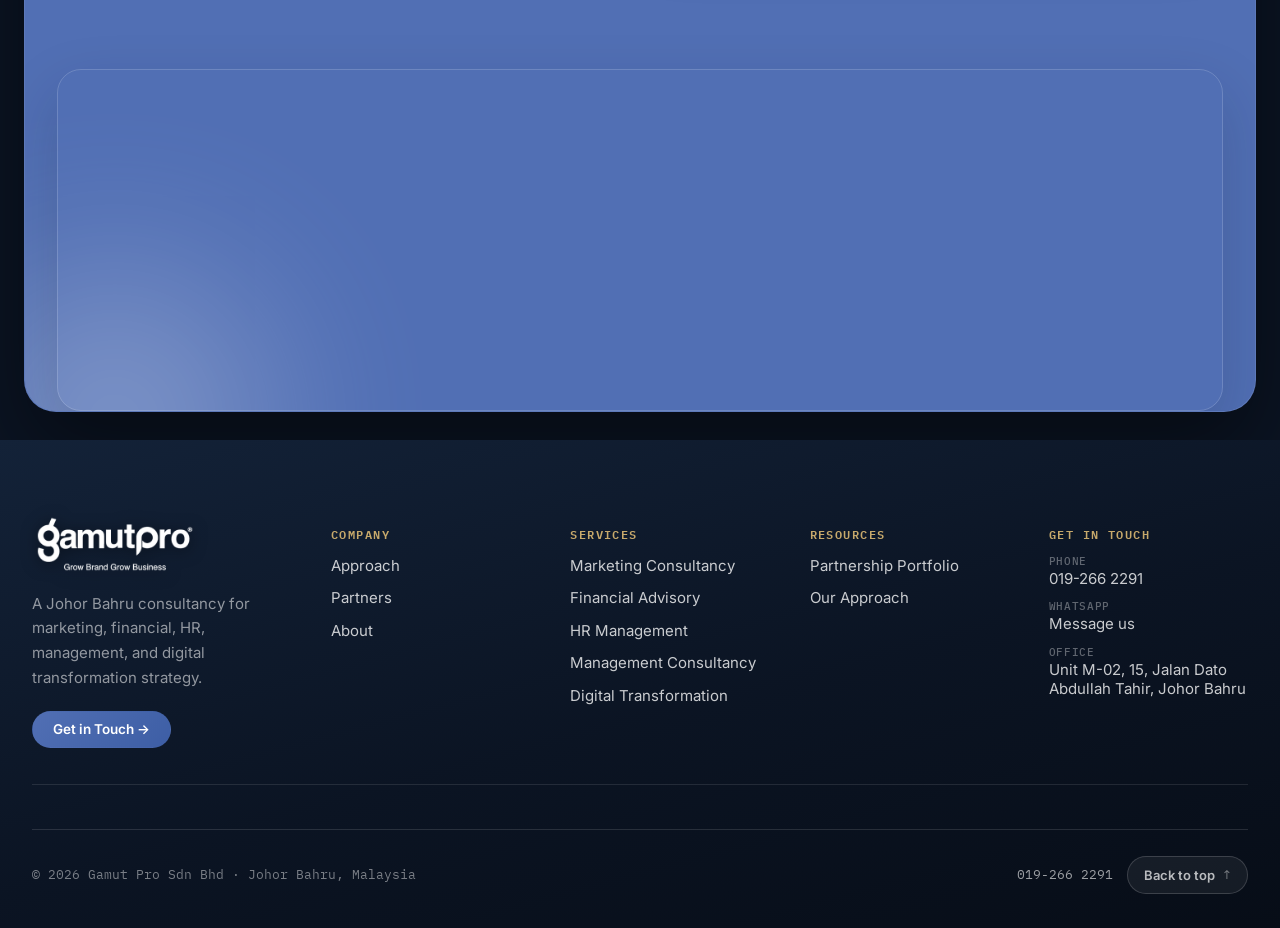
==== commit 1bcdc0a5: "Match Green Square logo size to the other partner logos The source file's canvas was 700x292 vs. the" ====
--- a/index.html
+++ b/index.html
@@ -774,7 +774,7 @@
 
           <a class="partner-card" href="https://www.greensquare.com.sg/" target="_blank" rel="noopener noreferrer">
             <div class="partner-logo-stage">
-              <img src="Photos/GS%20logo-horizontal.png" alt="Green Square" loading="lazy" decoding="async">
+              <img src="Photos/GS-logo-horizontal-standardized.png" alt="Green Square" loading="lazy" decoding="async">
             </div>
             <div class="partner-body">
               <div class="partner-meta-row">
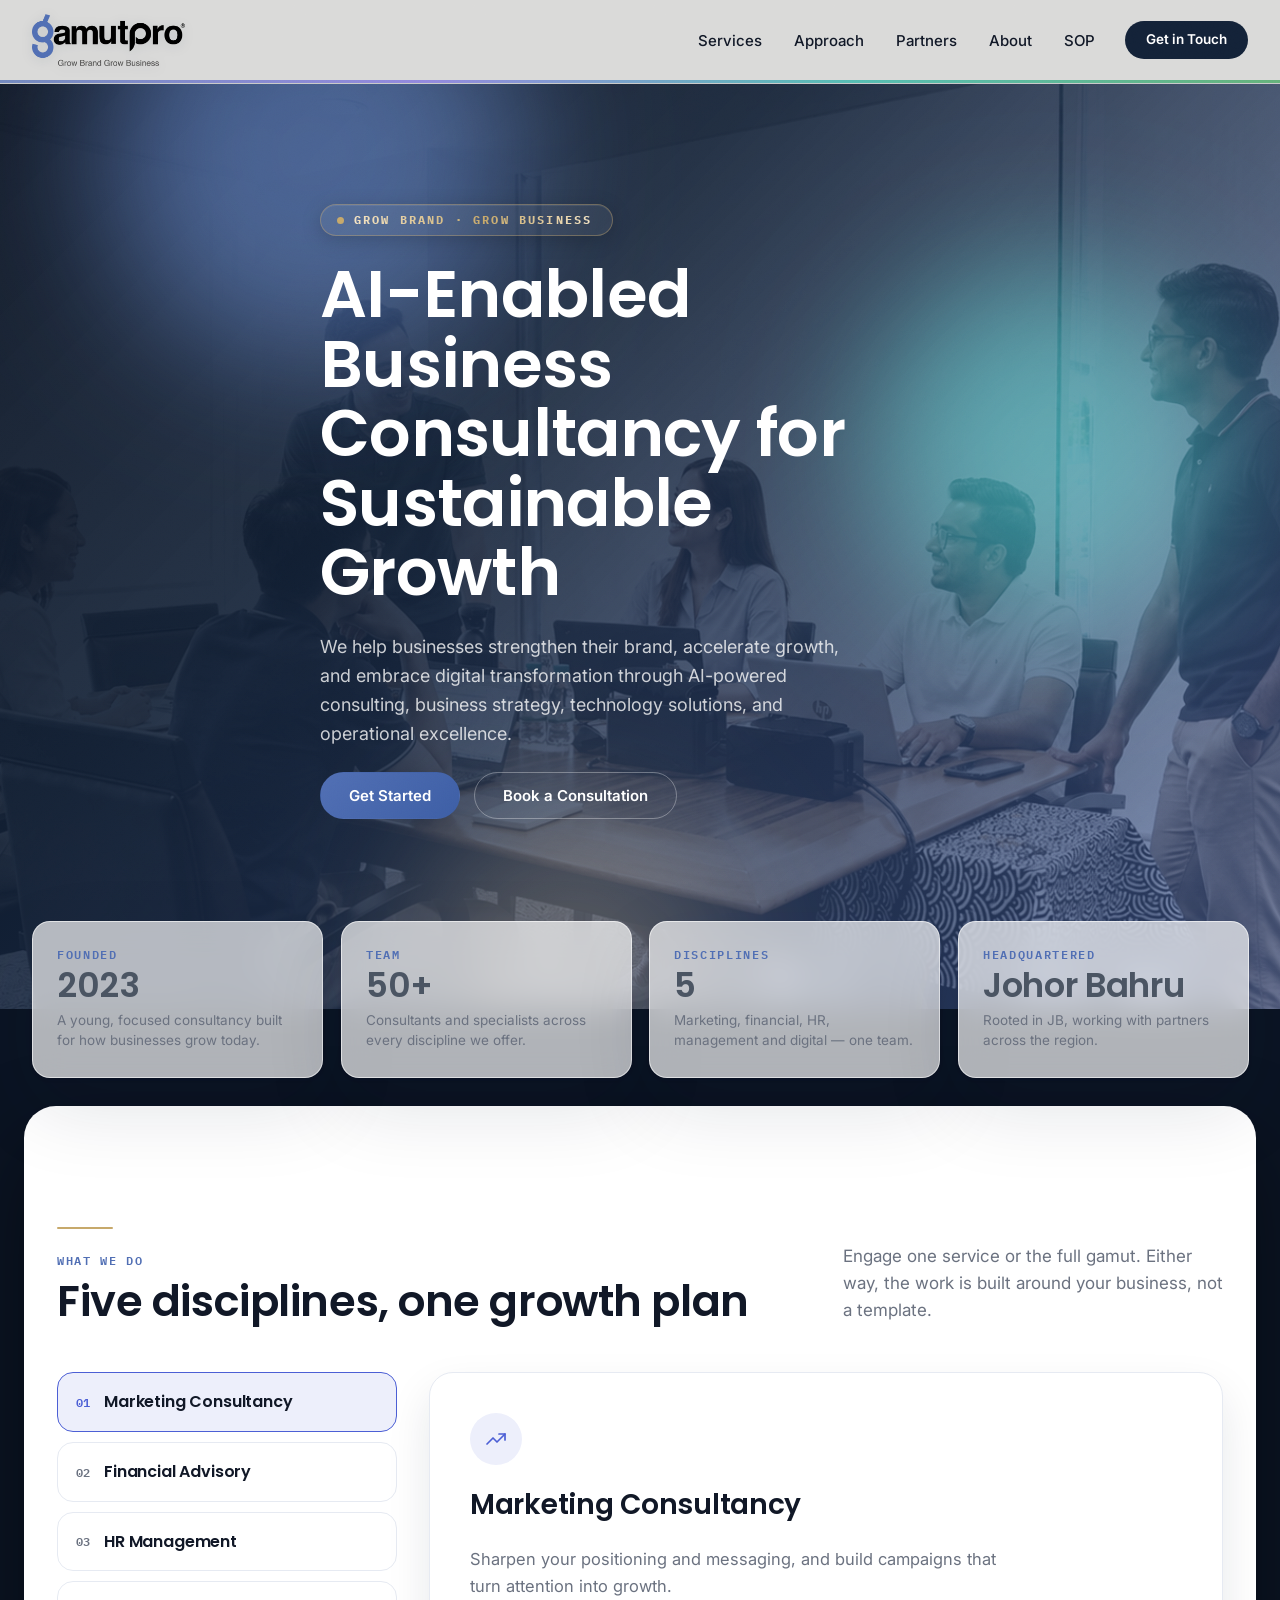
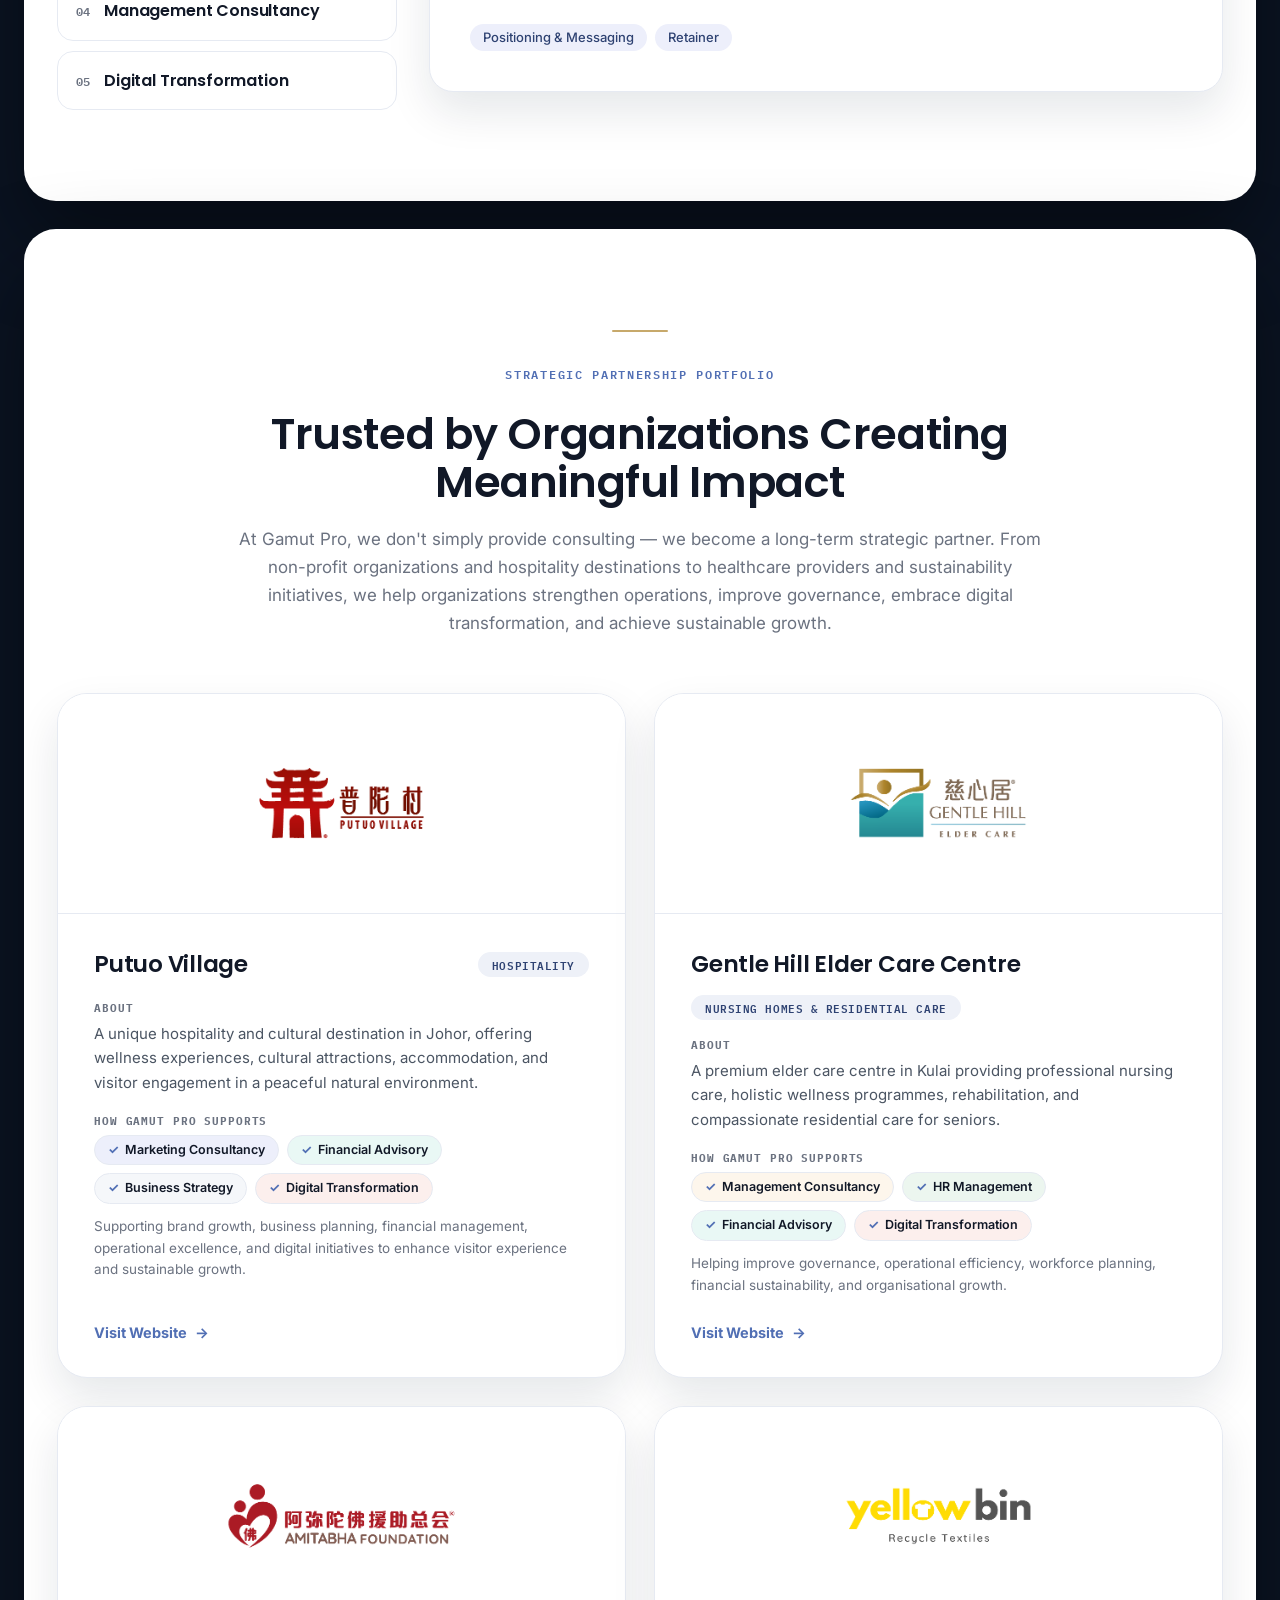
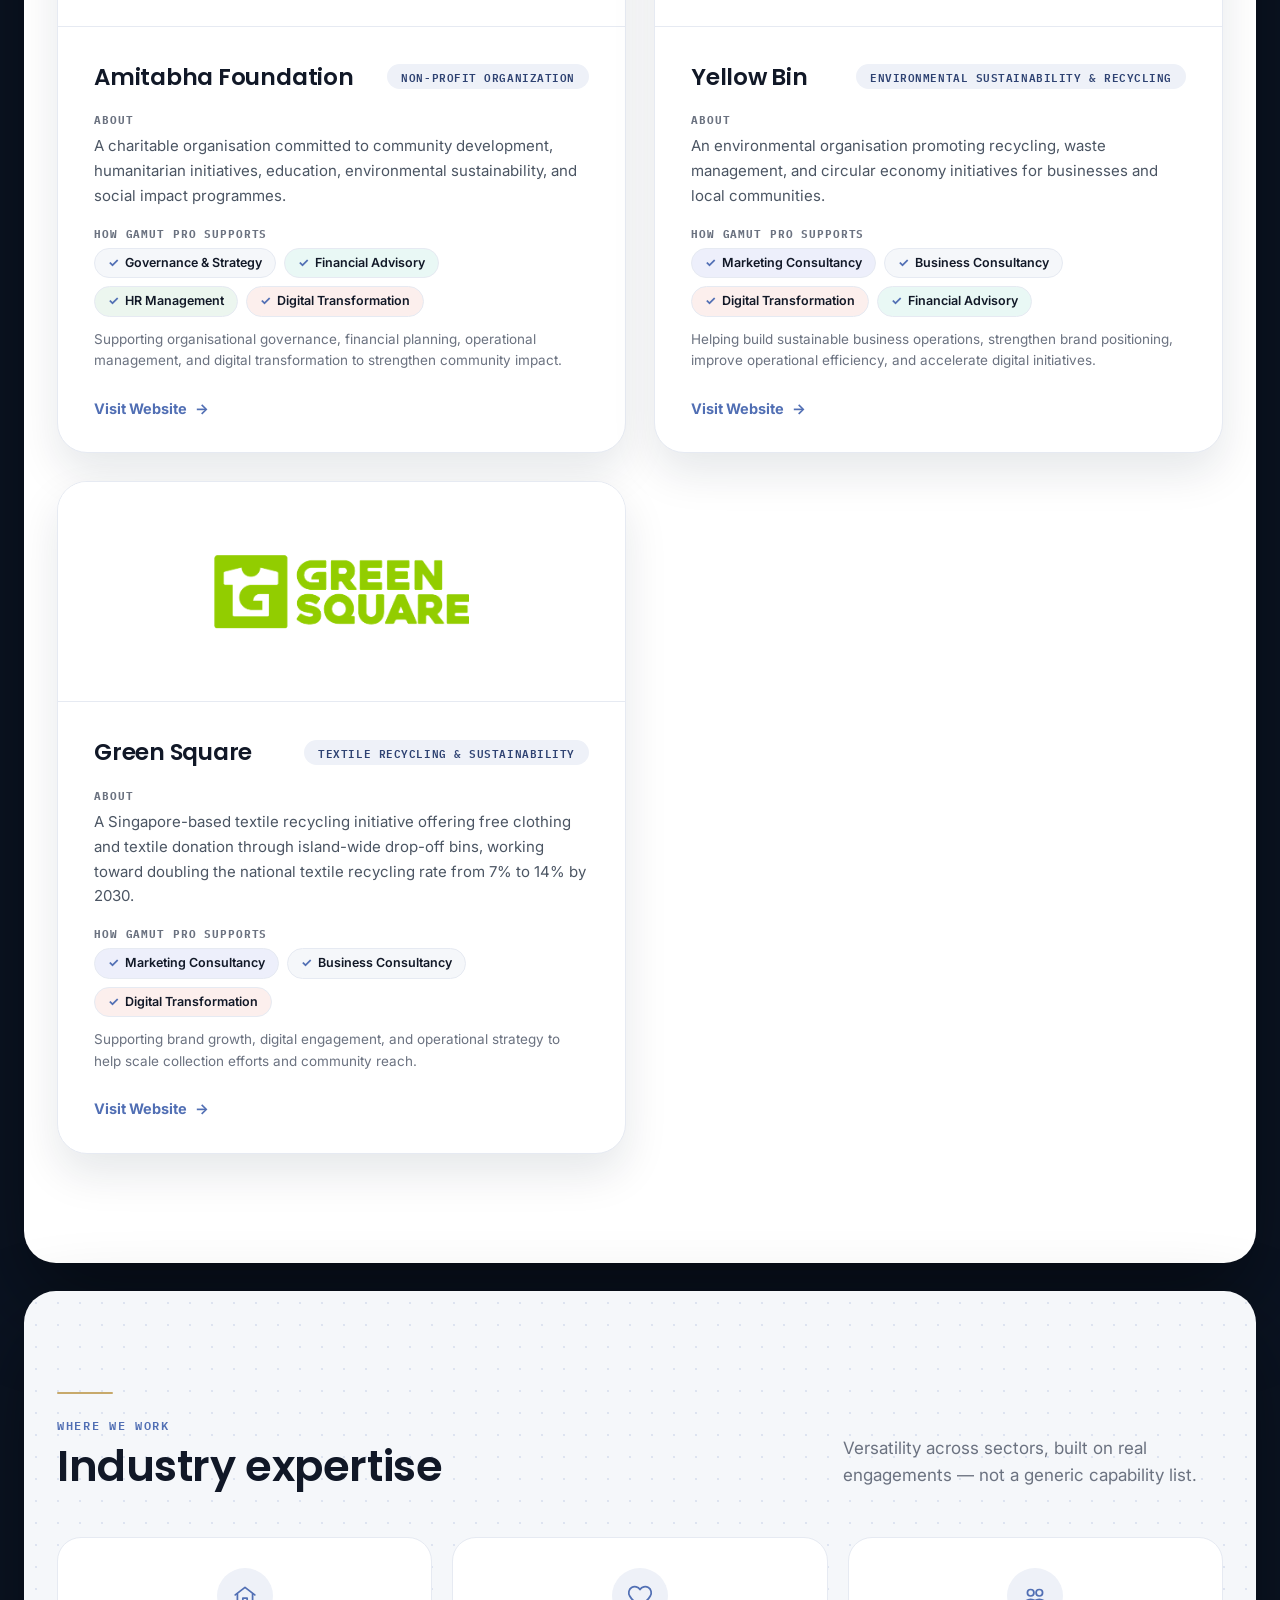
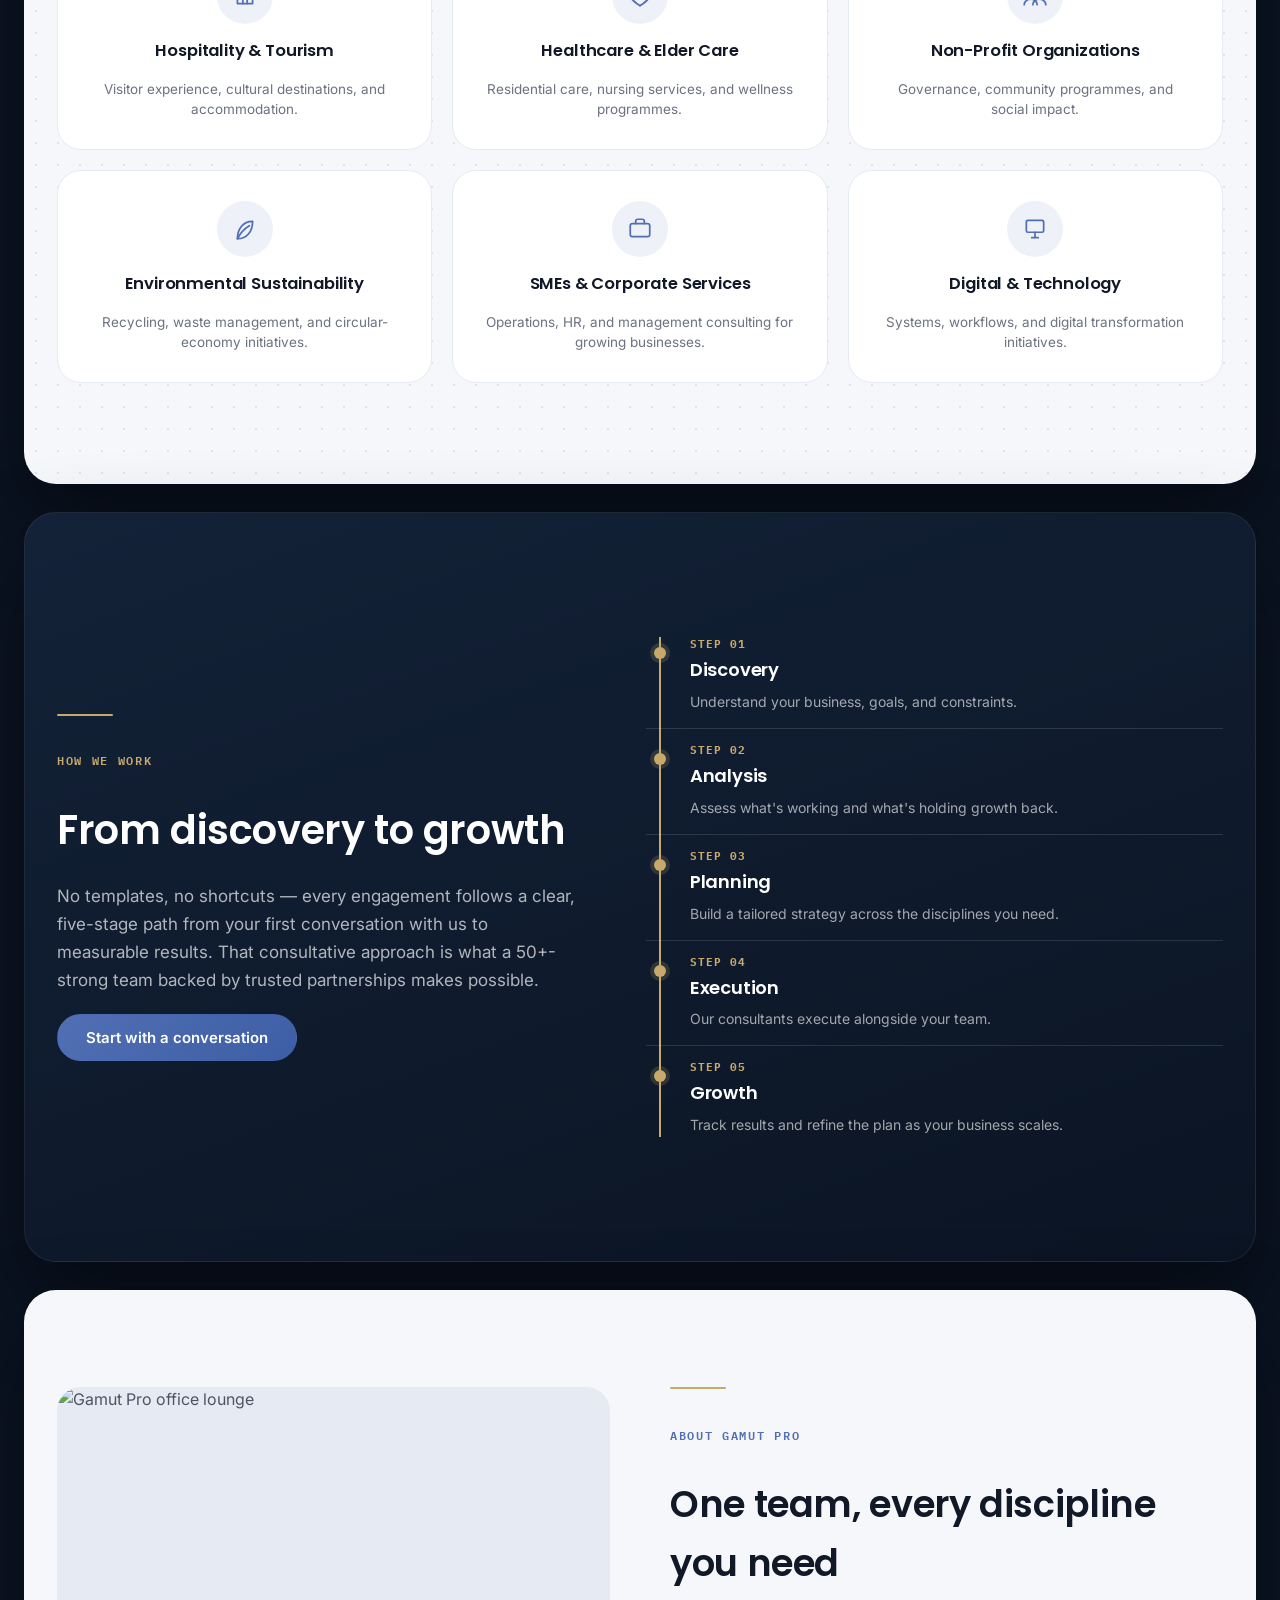
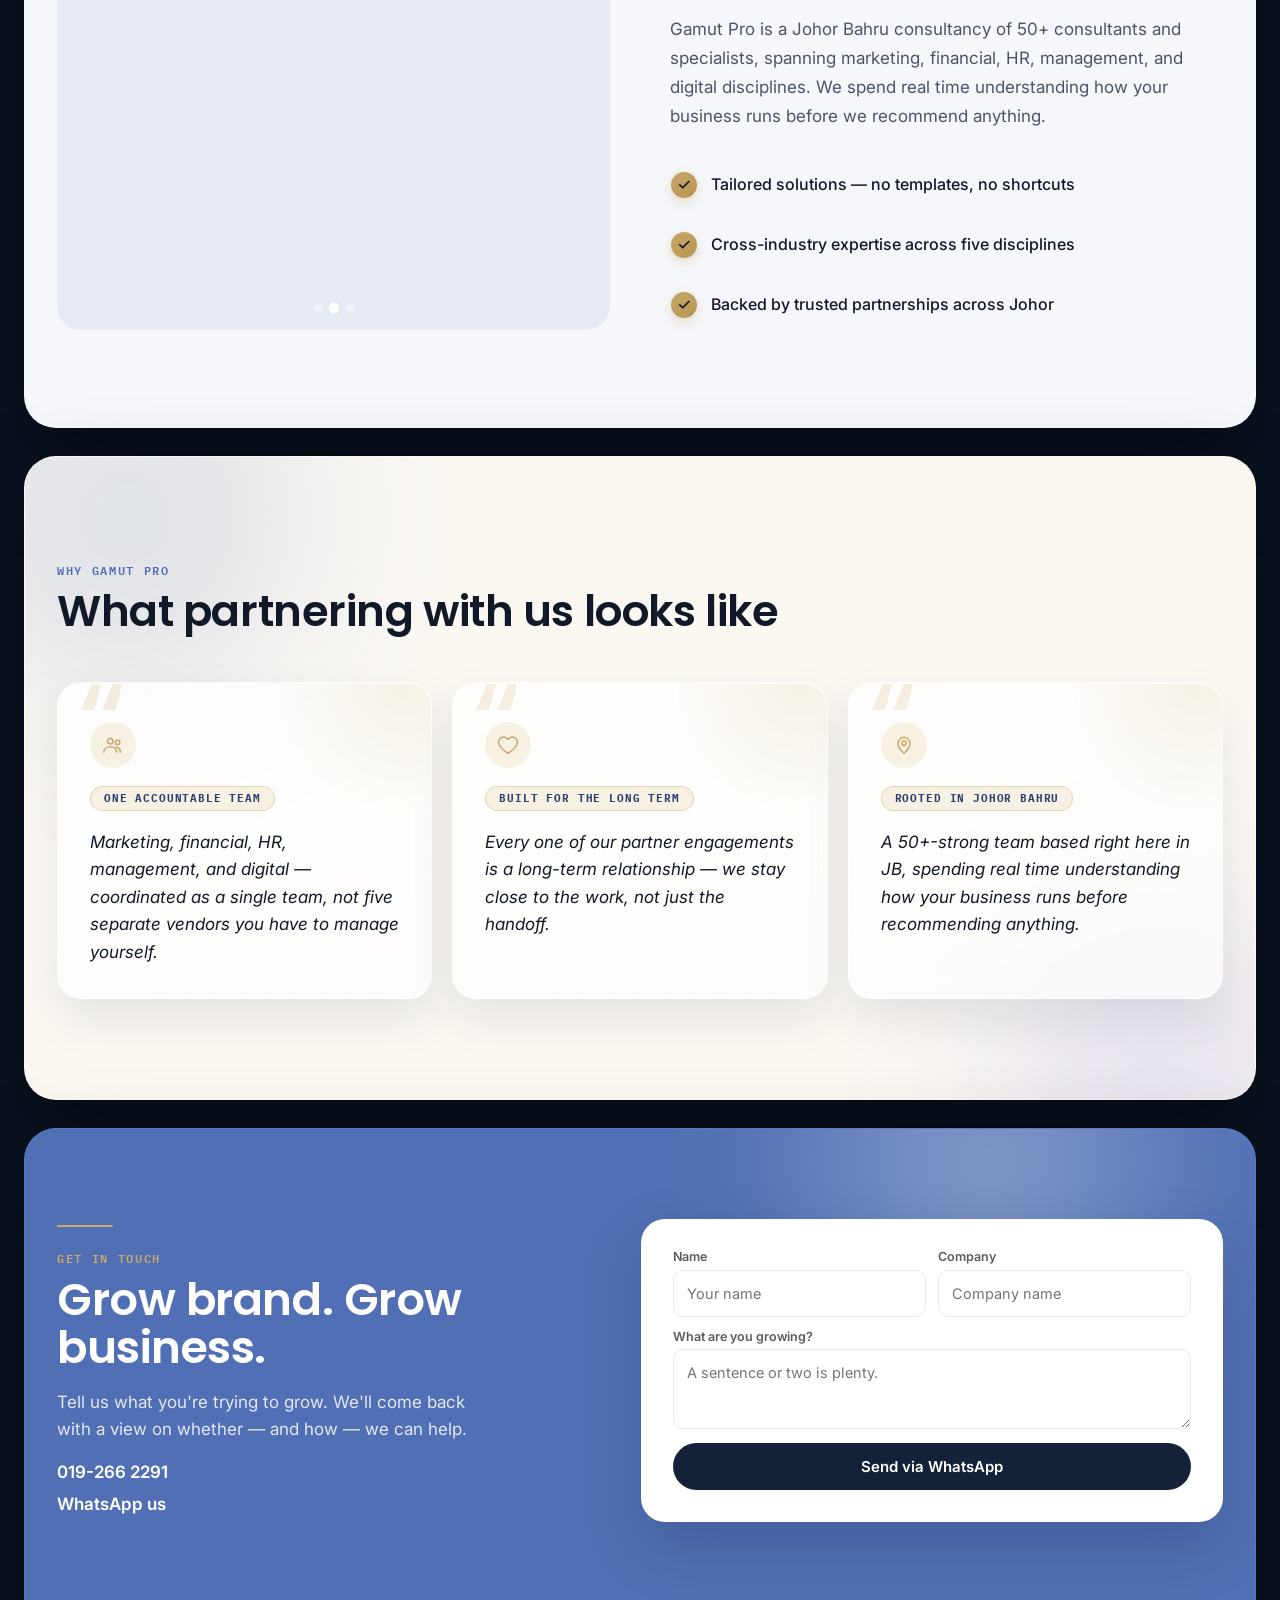
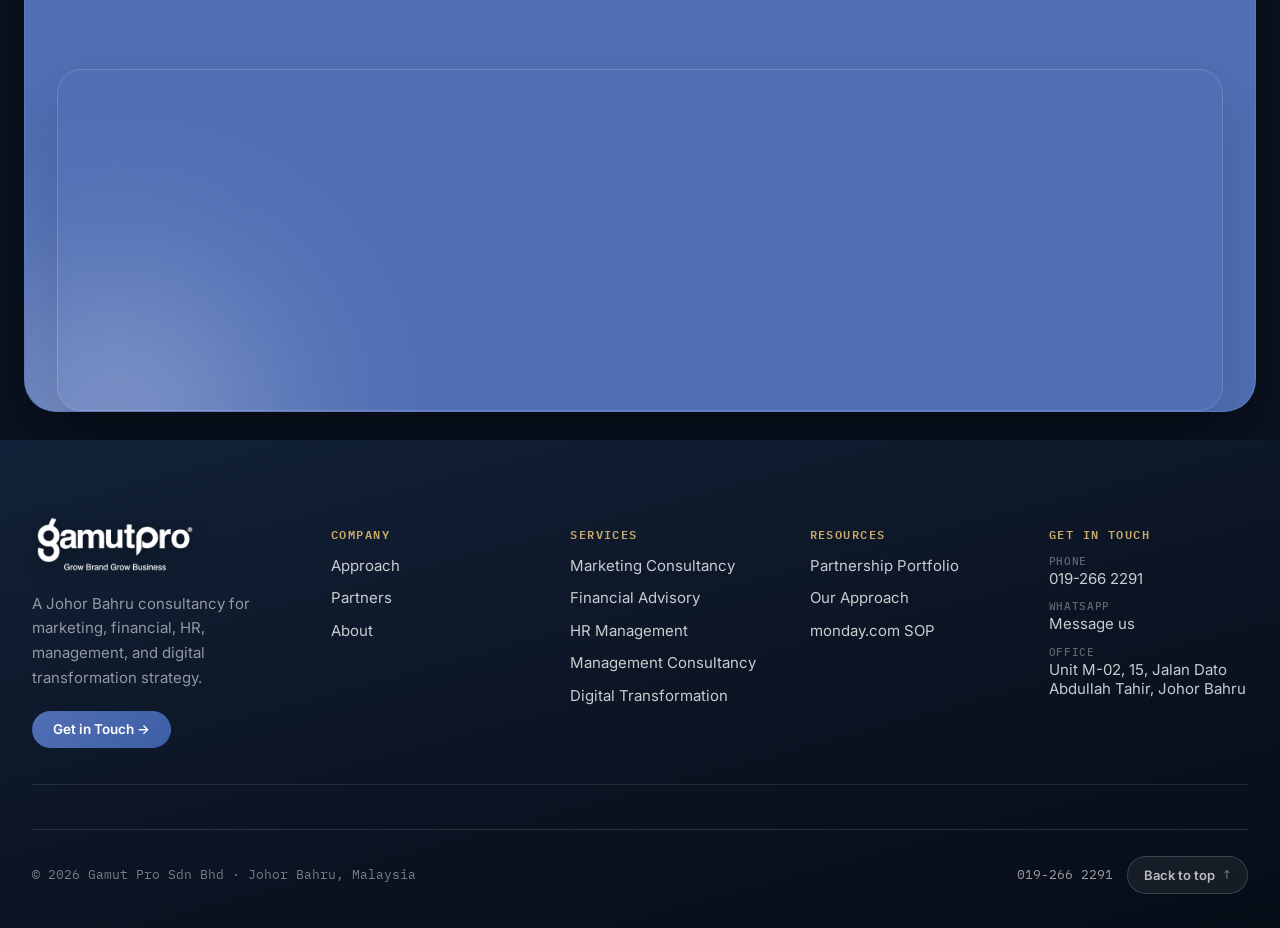
==== commit e209b2b1: "Add link to Monday.com SOP in index.html" ====
--- a/index.html
+++ b/index.html
@@ -147,8 +147,9 @@
   .nav.is-scrolled{box-shadow:var(--shadow-sm)}
   .nav-inner{max-width:1440px;margin:0 auto;padding:14px 32px;display:flex;align-items:center;gap:28px;transition:padding .25s ease}
   .nav.is-scrolled .nav-inner{padding:10px 32px}
-  .nav-brand{display:flex;align-items:center;margin-right:auto}
-  .nav-logo{height:52px;width:auto;transition:height .25s ease;filter:drop-shadow(0 2px 6px rgba(14,27,51,.10))}
+ .nav-brand { display: flex; align-items: center; margin-right: auto; flex-shrink: 0; }
+  
+  .nav-logo { height: 52px; width: auto !important; max-width: none !important; flex-shrink: 0; object-fit: contain; transition: height .25s ease; filter: drop-shadow(0 2px 6px rgba(14,27,51,.10)); }
   .nav.is-scrolled .nav-logo{height:40px}
   .nav-links{display:flex;align-items:center;gap:28px}
   .nav-links a{position:relative;color:var(--ink);font:500 15px/1 'Inter',sans-serif;padding:6px 2px}
@@ -158,7 +159,9 @@
   .nav-toggle{display:none;flex-direction:column;justify-content:center;gap:4px;width:36px;height:36px;background:none;border:1px solid var(--border);border-radius:8px;cursor:pointer;flex-shrink:0}
   .nav-toggle span{display:block;height:2px;background:var(--ink);border-radius:2px;margin:0 8px}
   @media (max-width:920px){ .nav-links{display:none} .nav-toggle{display:flex} }
-
+  @media (max-width: 500px) {
+    .nav-inner { padding-left: 14px !important; padding-right: 14px !important; gap: 10px !important; }
+  }
   /* ---------- full-screen mobile menu ---------- */
   .mobile-menu{
     position:fixed;inset:0;z-index:60;display:flex;flex-direction:column;align-items:flex-start;justify-content:center;gap:4px;
@@ -508,6 +511,7 @@
       <a href="#why">Approach</a>
       <a href="#partners">Partners</a>
       <a href="#about">About</a>
+      <a href="monday-sop.html">SOP</a>
     </nav>
     <a class="btn btn-dark btn-sm" href="#contact">Get in Touch</a>
     <button type="button" class="nav-toggle" id="navToggle" aria-expanded="false" aria-controls="mobileMenu" aria-label="Open menu">
@@ -523,6 +527,7 @@
   <a href="#why">Approach</a>
   <a href="#partners">Partners</a>
   <a href="#about">About</a>
+  <a href="monday-sop.html">SOP</a>
   <a class="btn btn-primary" href="#contact">Get in Touch</a>
 </div>
 
@@ -1004,6 +1009,7 @@
         <div class="footer-links">
           <a href="#partners">Partnership Portfolio</a>
           <a href="#why">Our Approach</a>
+          <a href="monday-sop.html">monday.com SOP</a>
         </div>
       </div>
       <div>
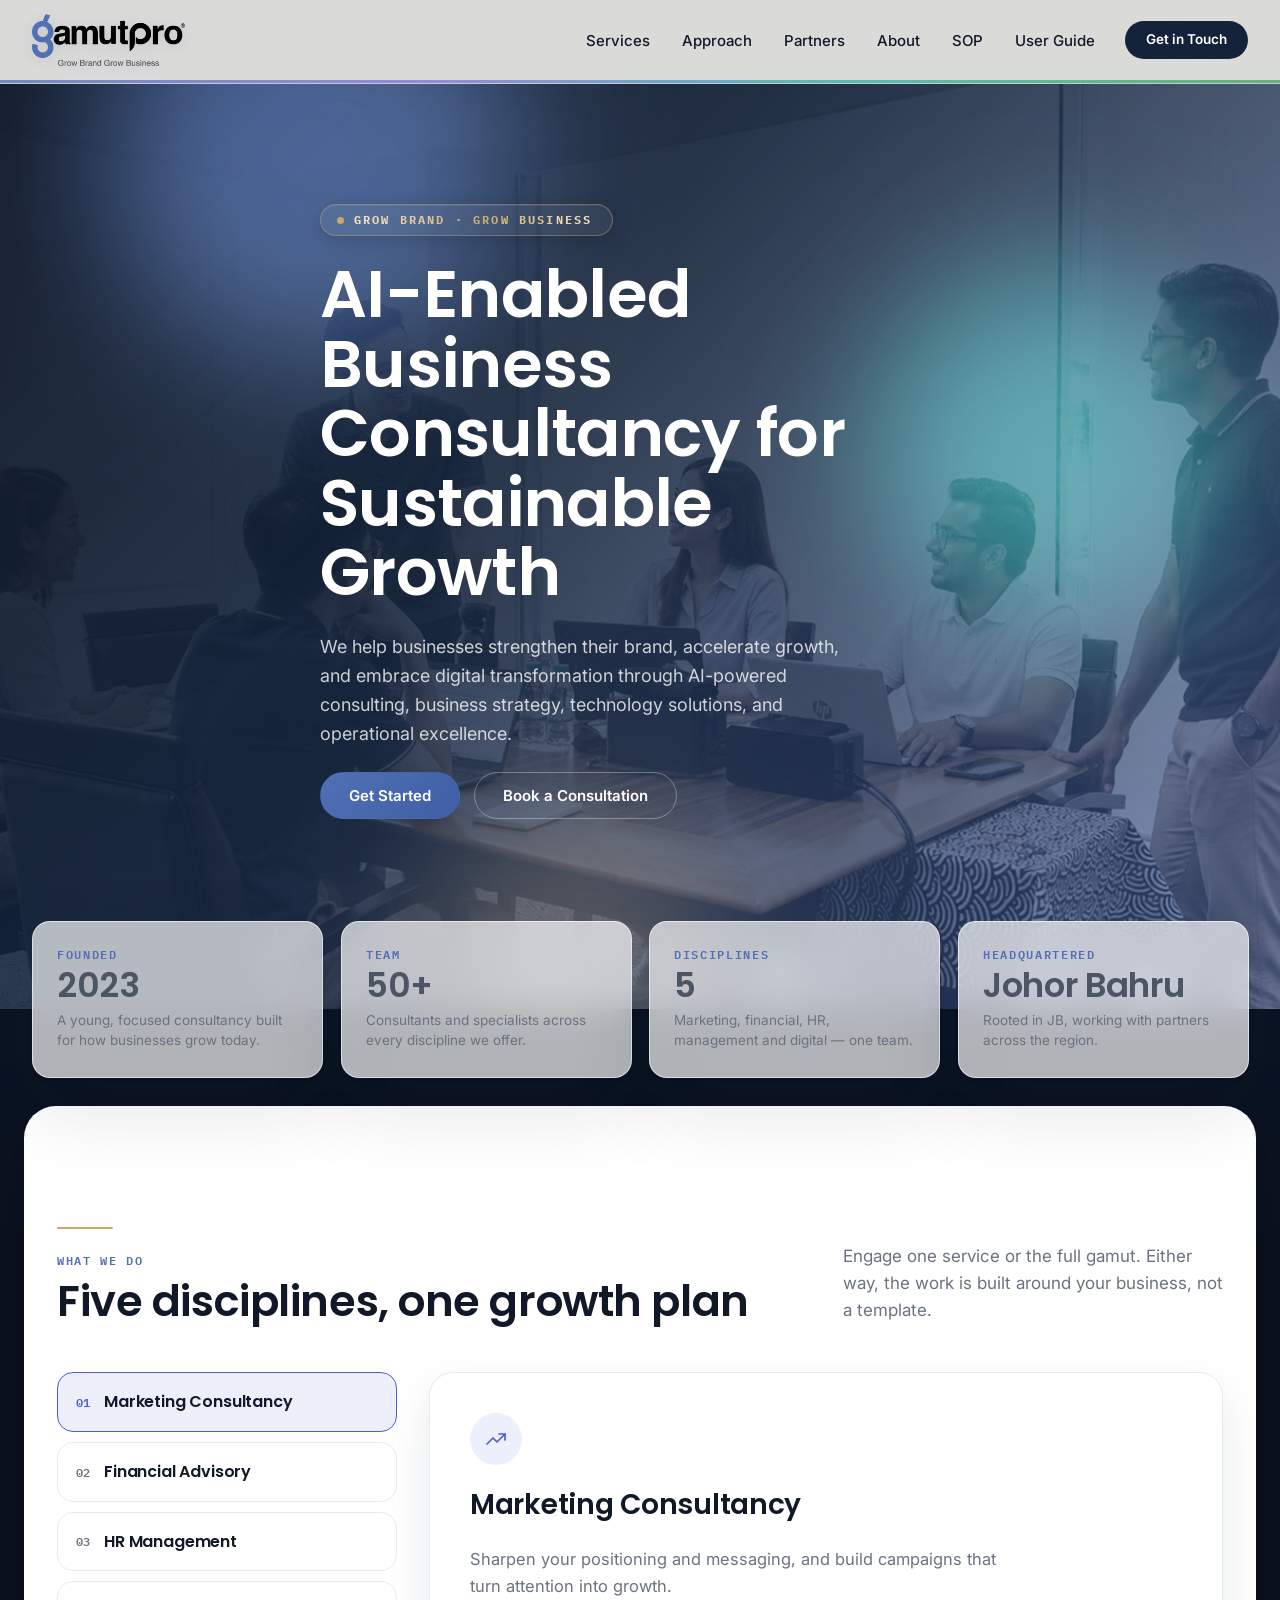
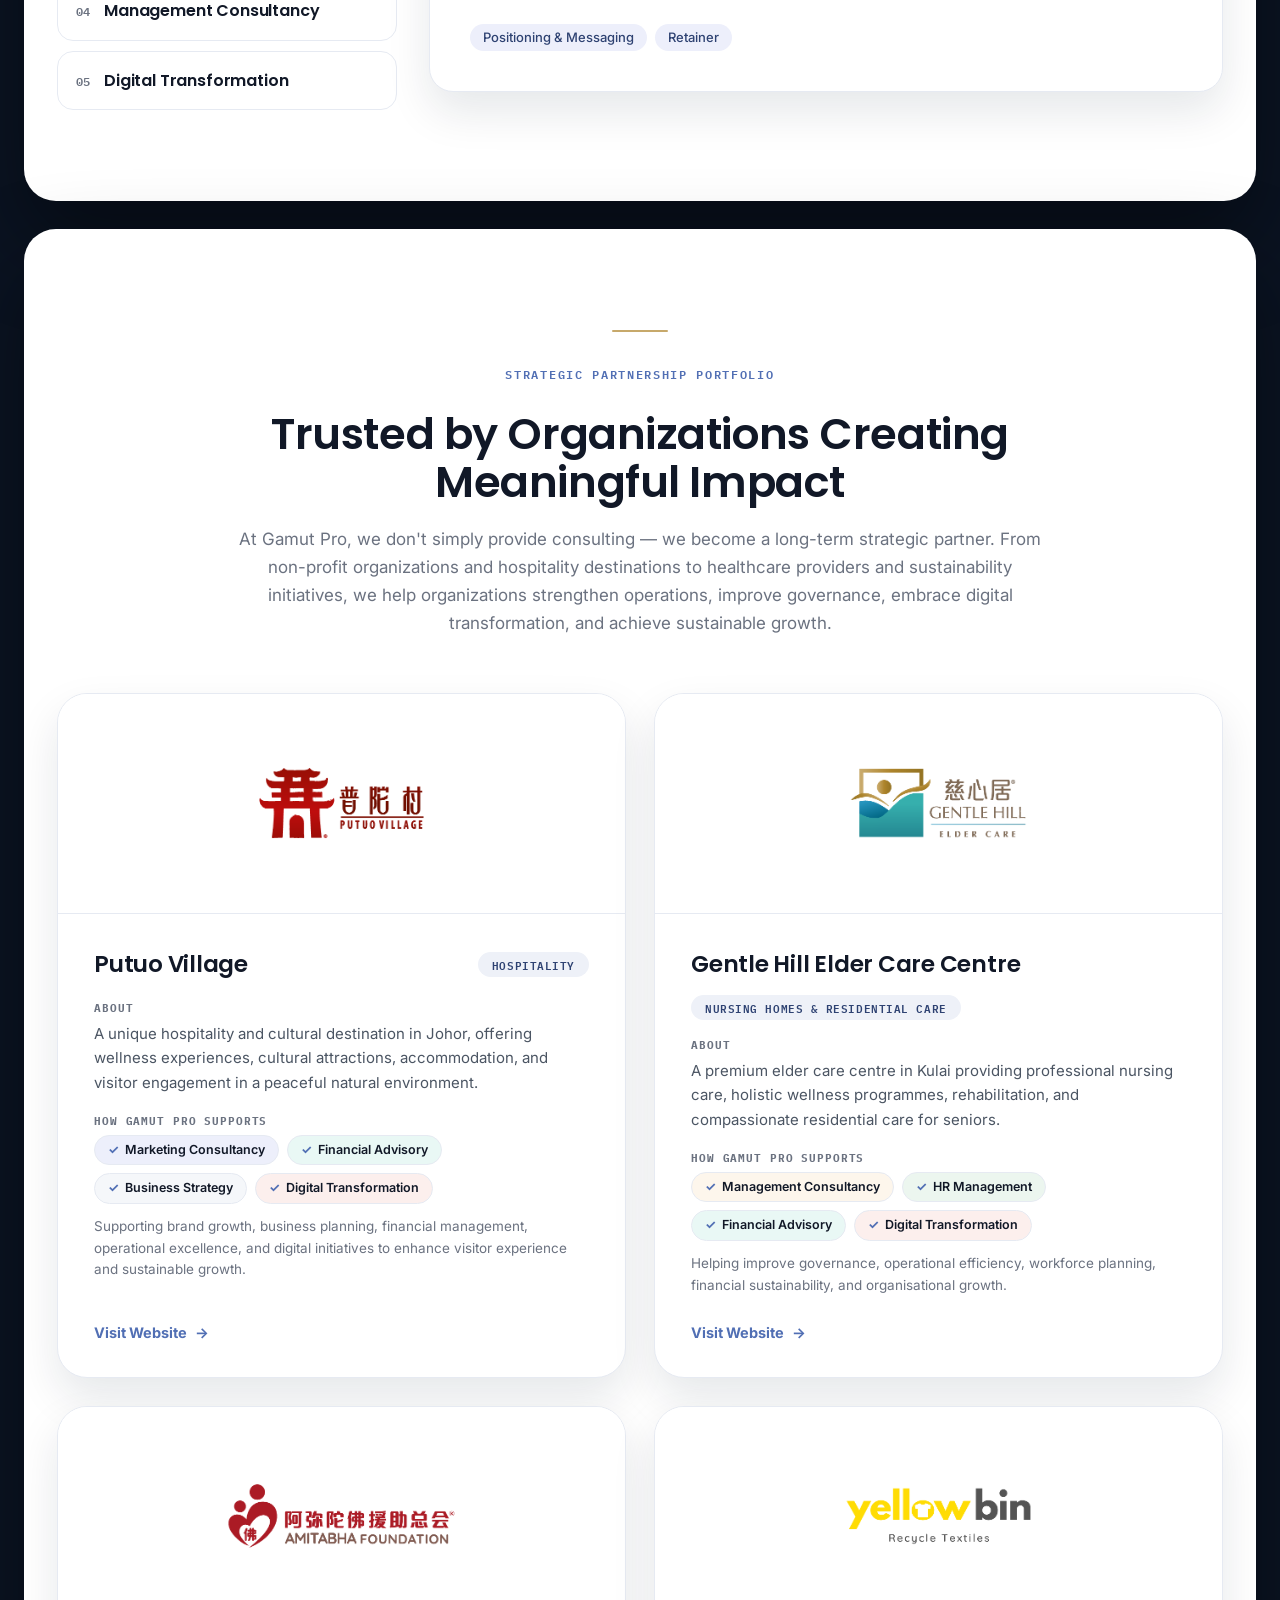
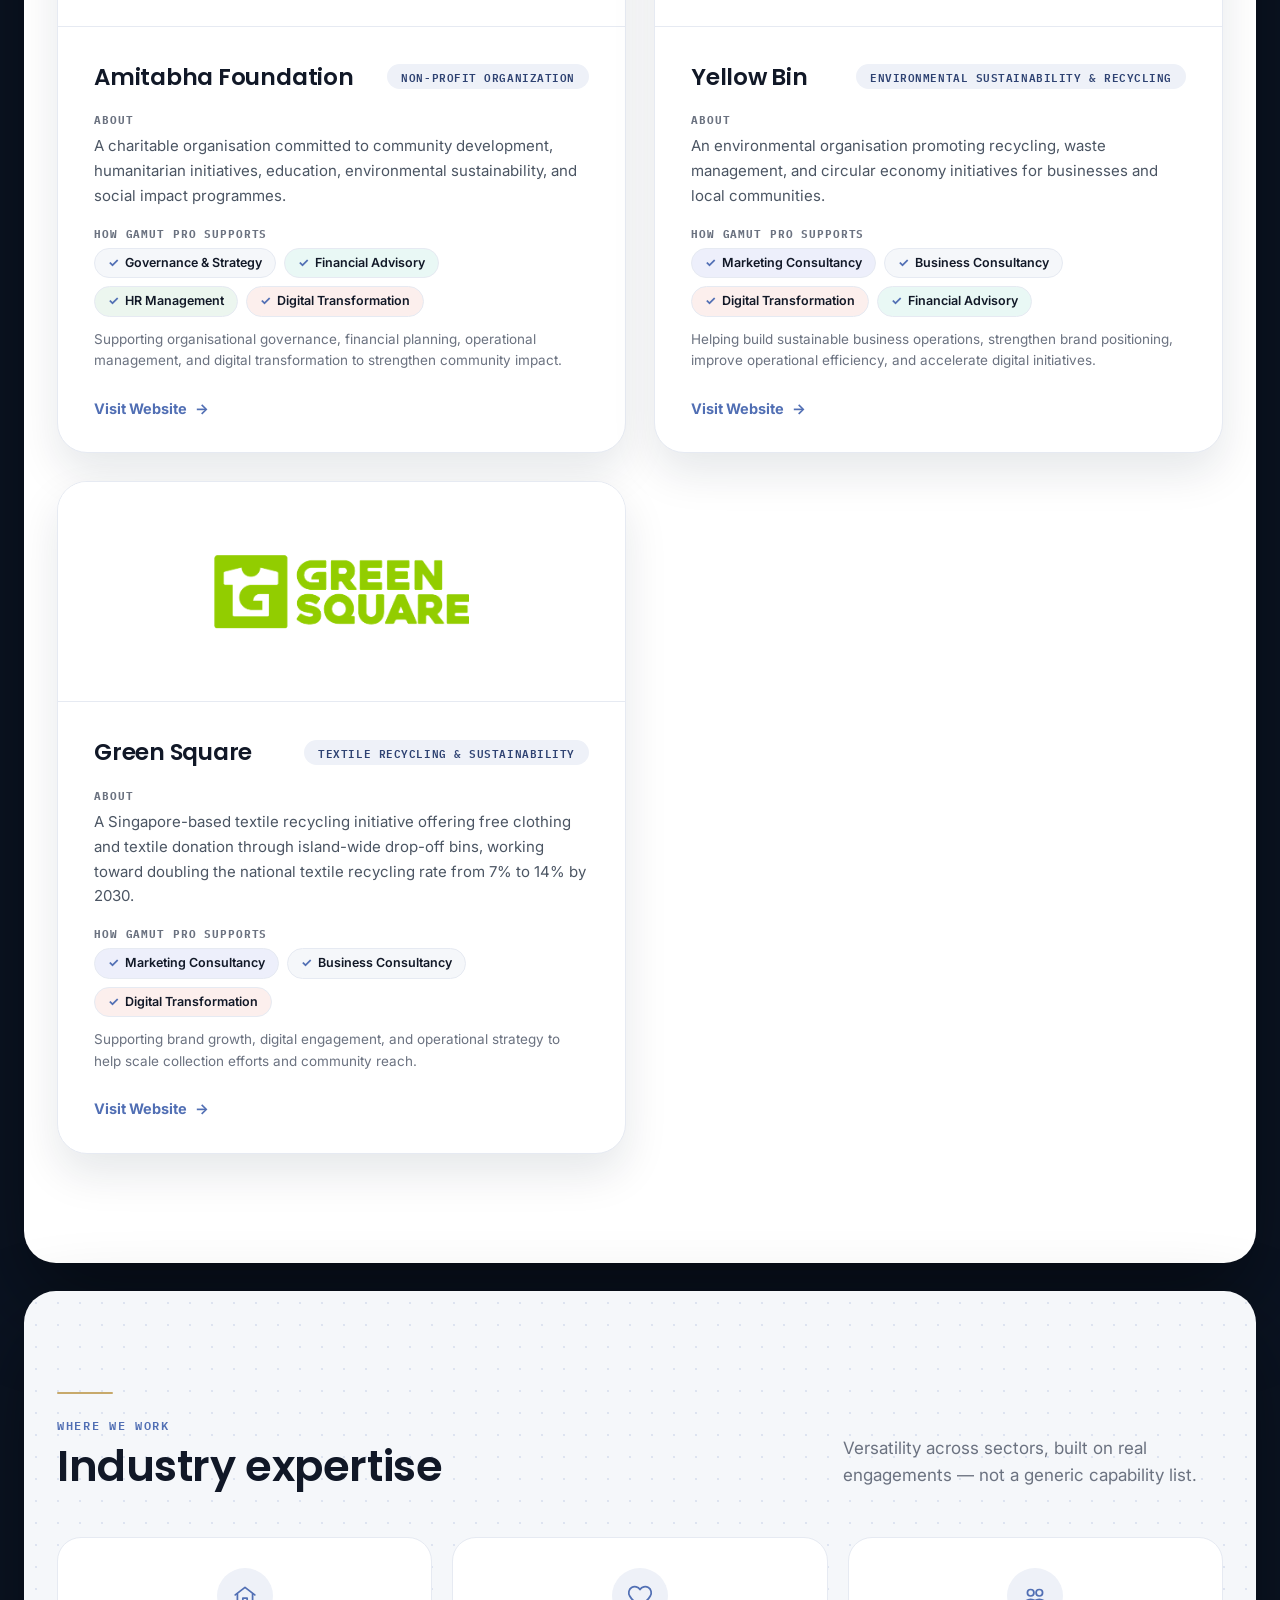
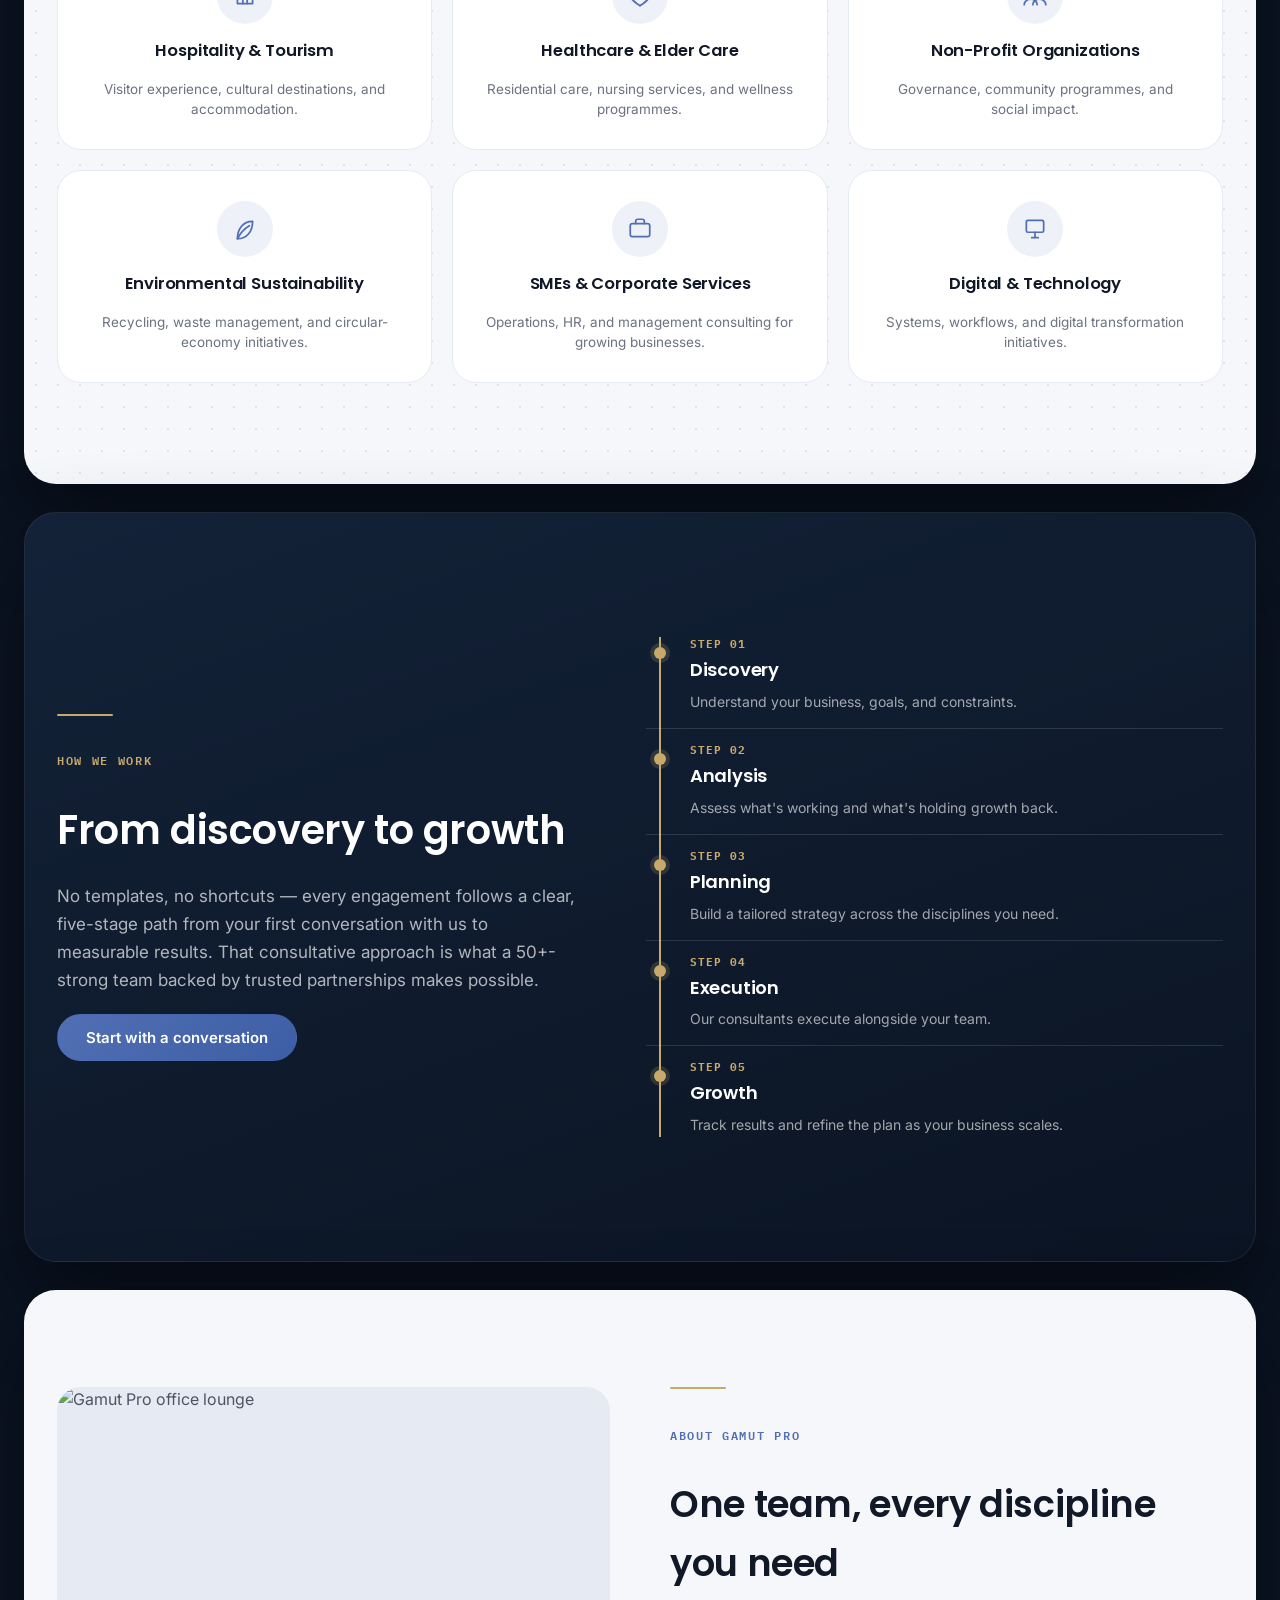
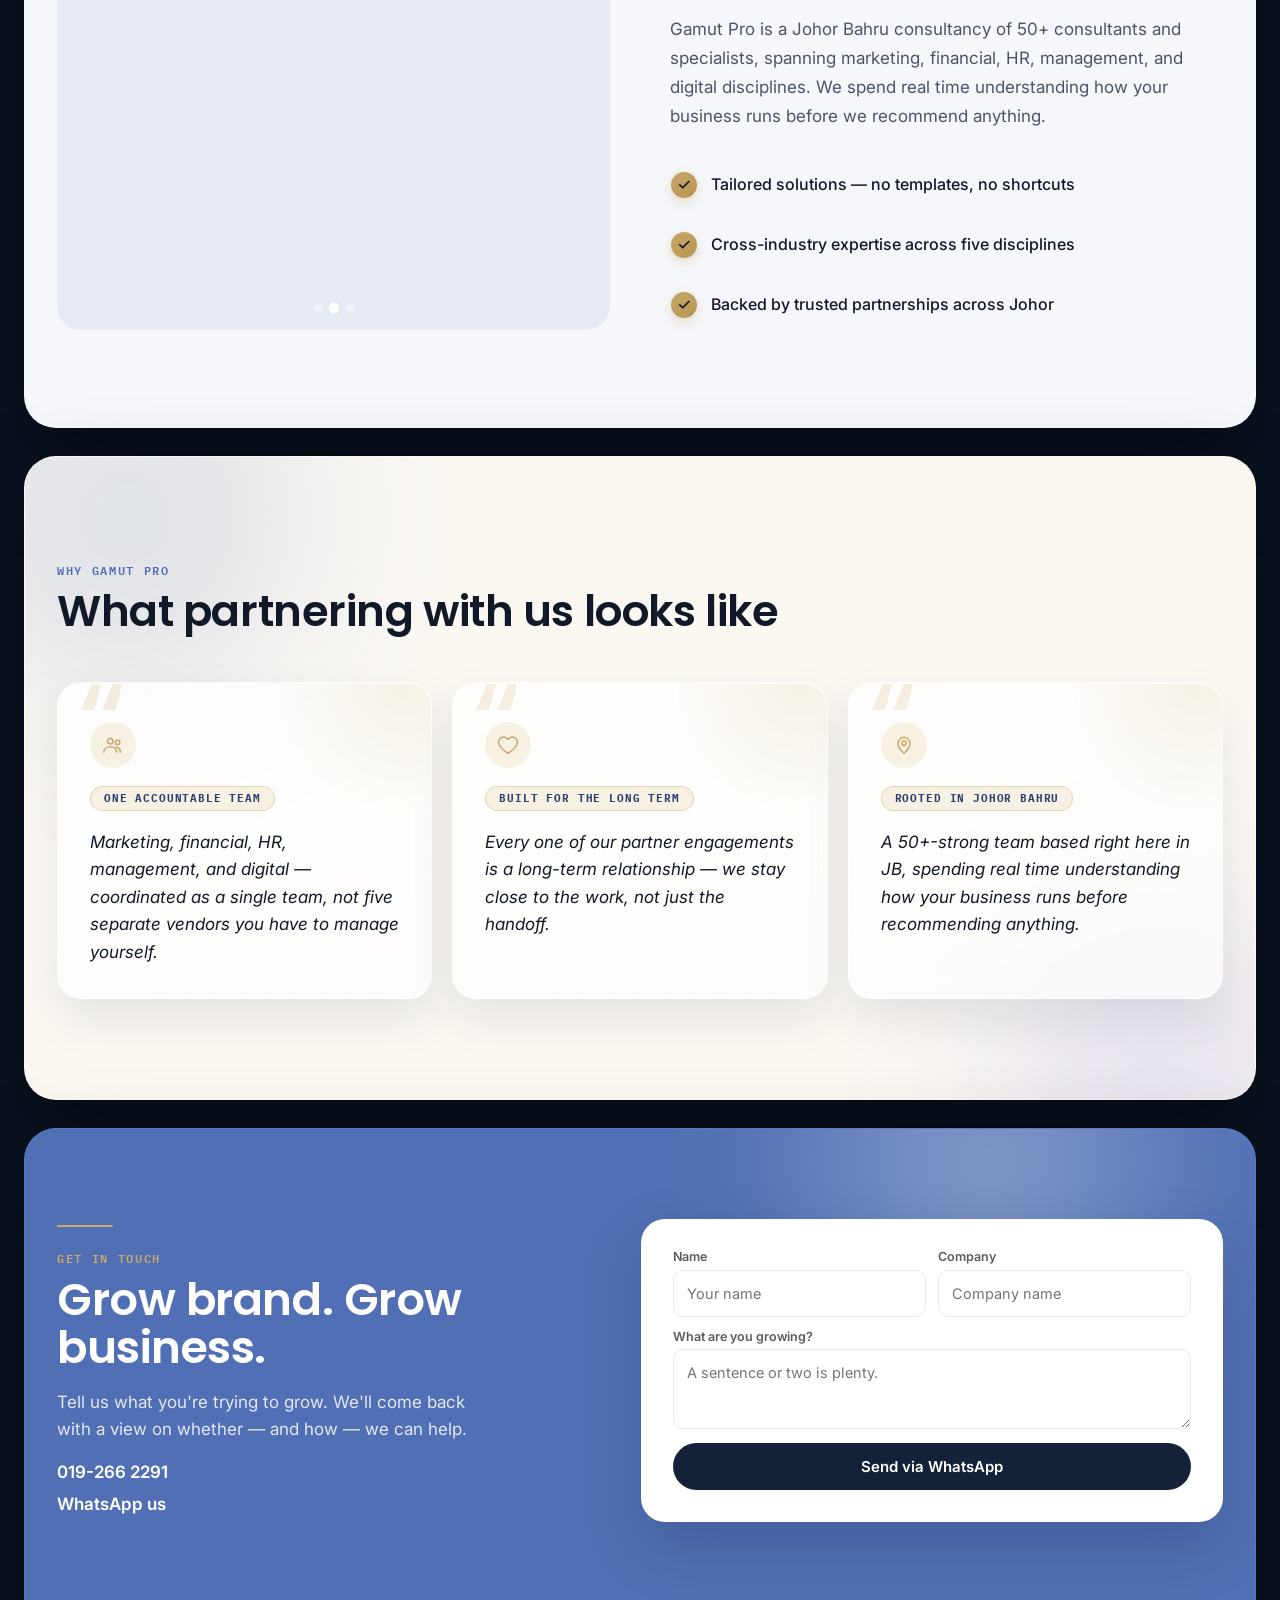
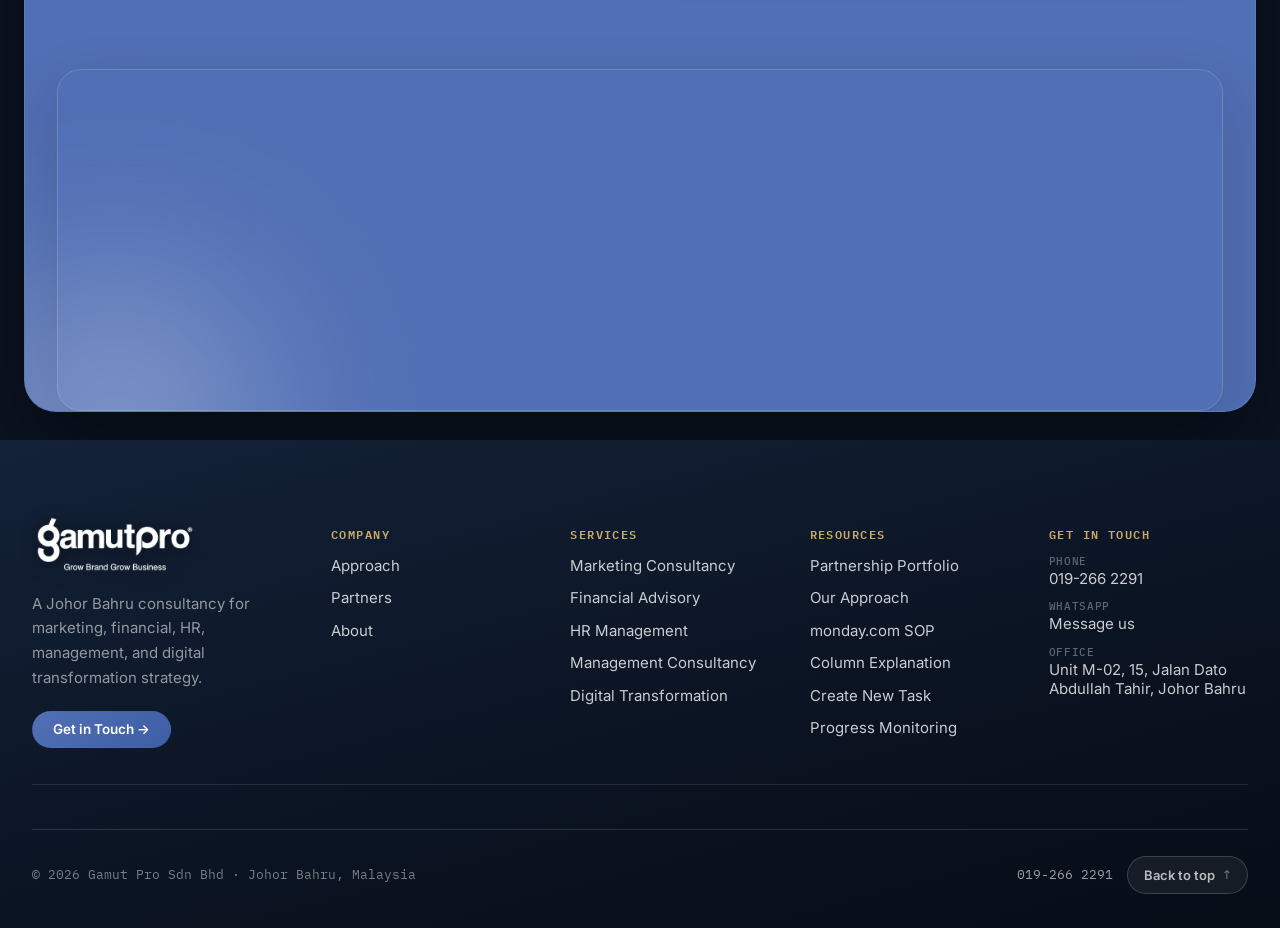
==== commit 4f4f615f: "Add user guide pages and update navigation links - Add User-guide.html, user-guide-create-task.html," ====
--- a/index.html
+++ b/index.html
@@ -512,6 +512,7 @@
       <a href="#partners">Partners</a>
       <a href="#about">About</a>
       <a href="monday-sop.html">SOP</a>
+      <a href="user-guide.html">User Guide</a>
     </nav>
     <a class="btn btn-dark btn-sm" href="#contact">Get in Touch</a>
     <button type="button" class="nav-toggle" id="navToggle" aria-expanded="false" aria-controls="mobileMenu" aria-label="Open menu">
@@ -528,6 +529,7 @@
   <a href="#partners">Partners</a>
   <a href="#about">About</a>
   <a href="monday-sop.html">SOP</a>
+  <a href="user-guide.html">User Guide</a>
   <a class="btn btn-primary" href="#contact">Get in Touch</a>
 </div>
 
@@ -1010,6 +1012,9 @@
           <a href="#partners">Partnership Portfolio</a>
           <a href="#why">Our Approach</a>
           <a href="monday-sop.html">monday.com SOP</a>
+          <a href="user-guide.html">Column Explanation</a>
+          <a href="user-guide-create-task.html">Create New Task</a>
+          <a href="user-guide-progress-monitoring.html">Progress Monitoring</a>
         </div>
       </div>
       <div>
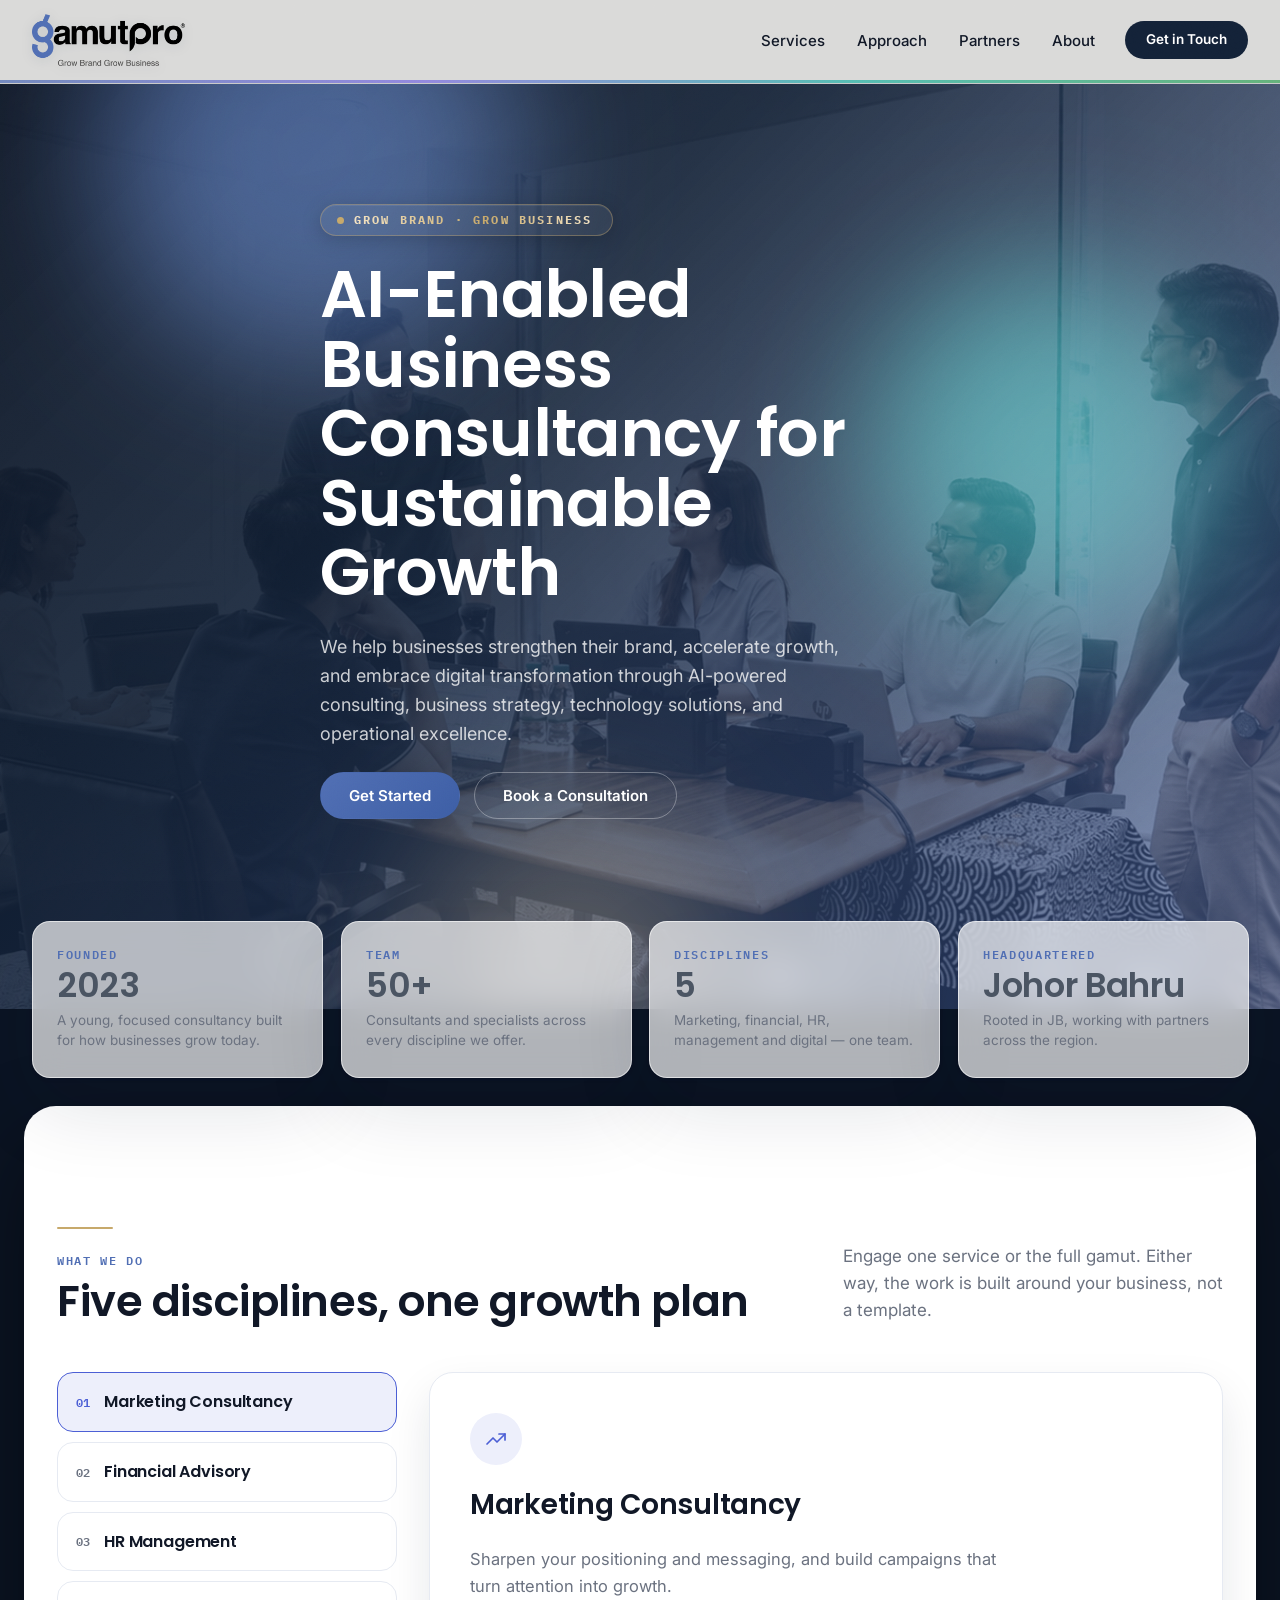
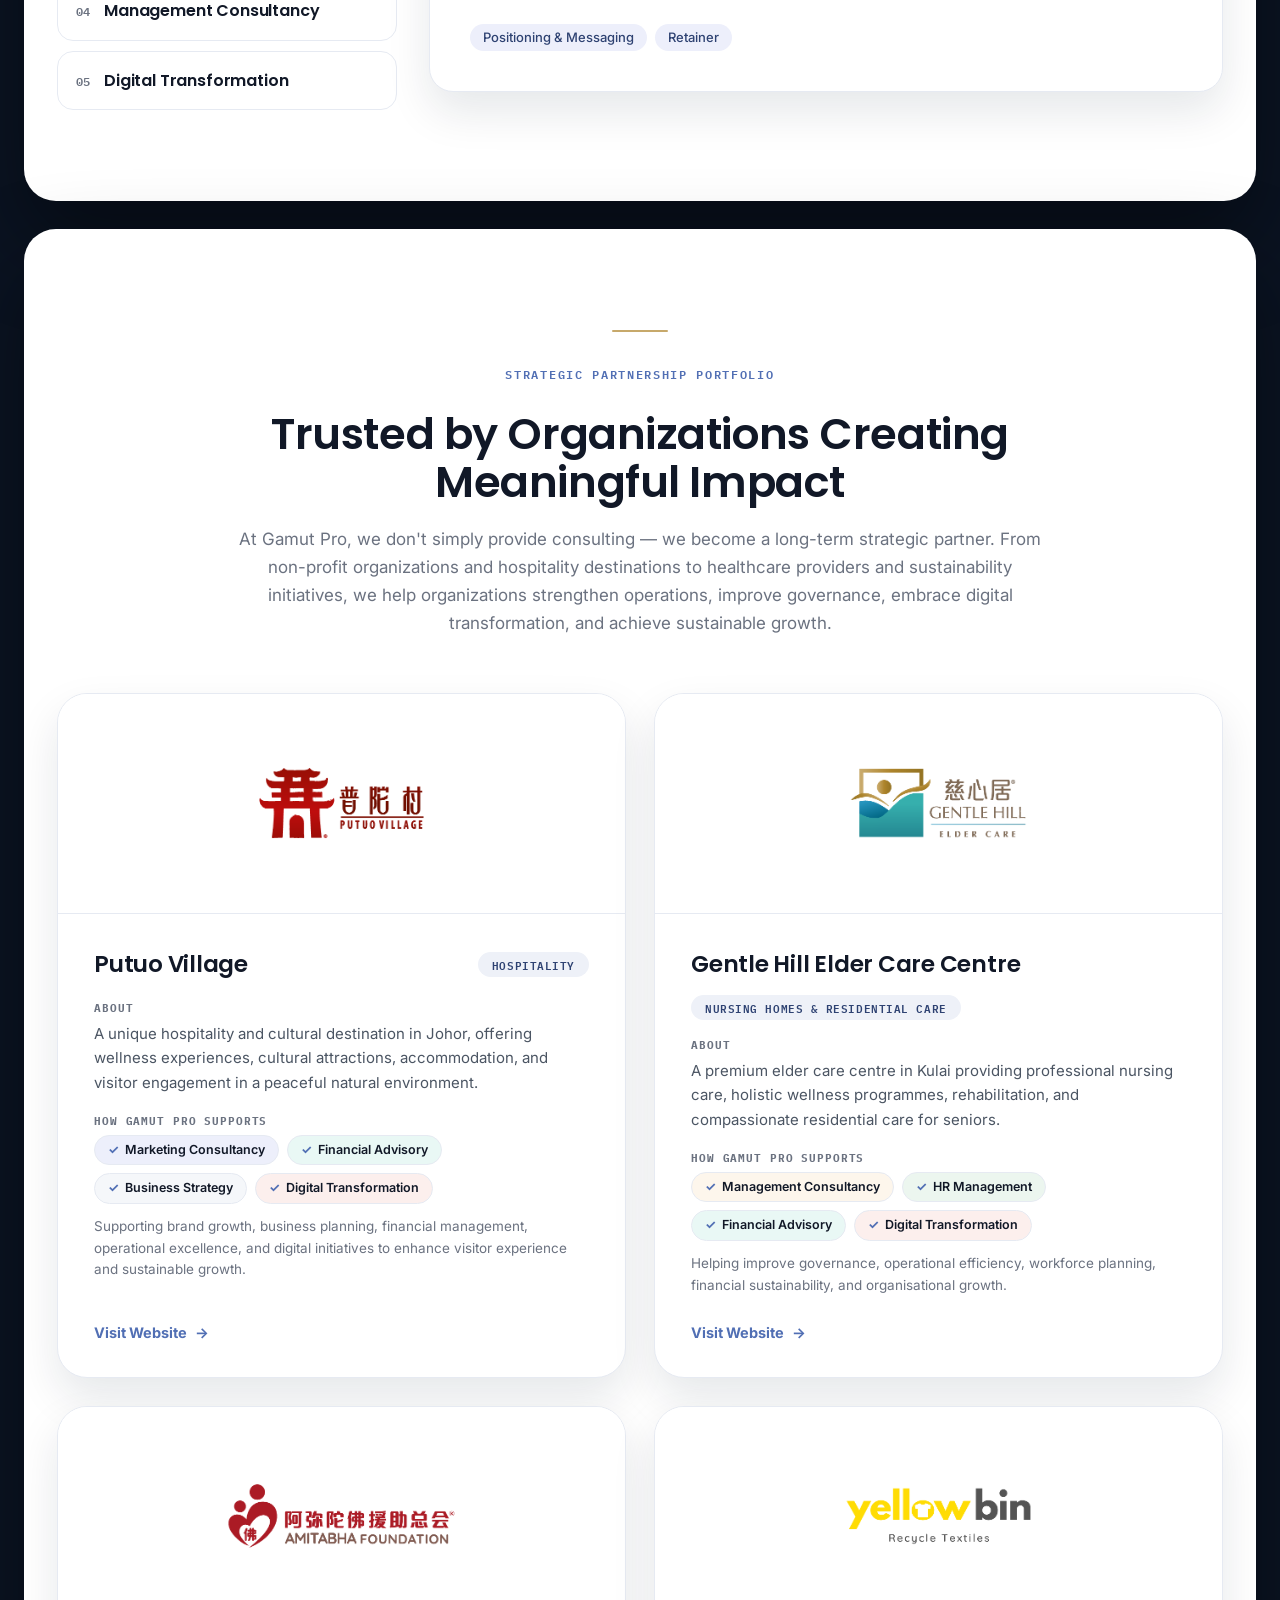
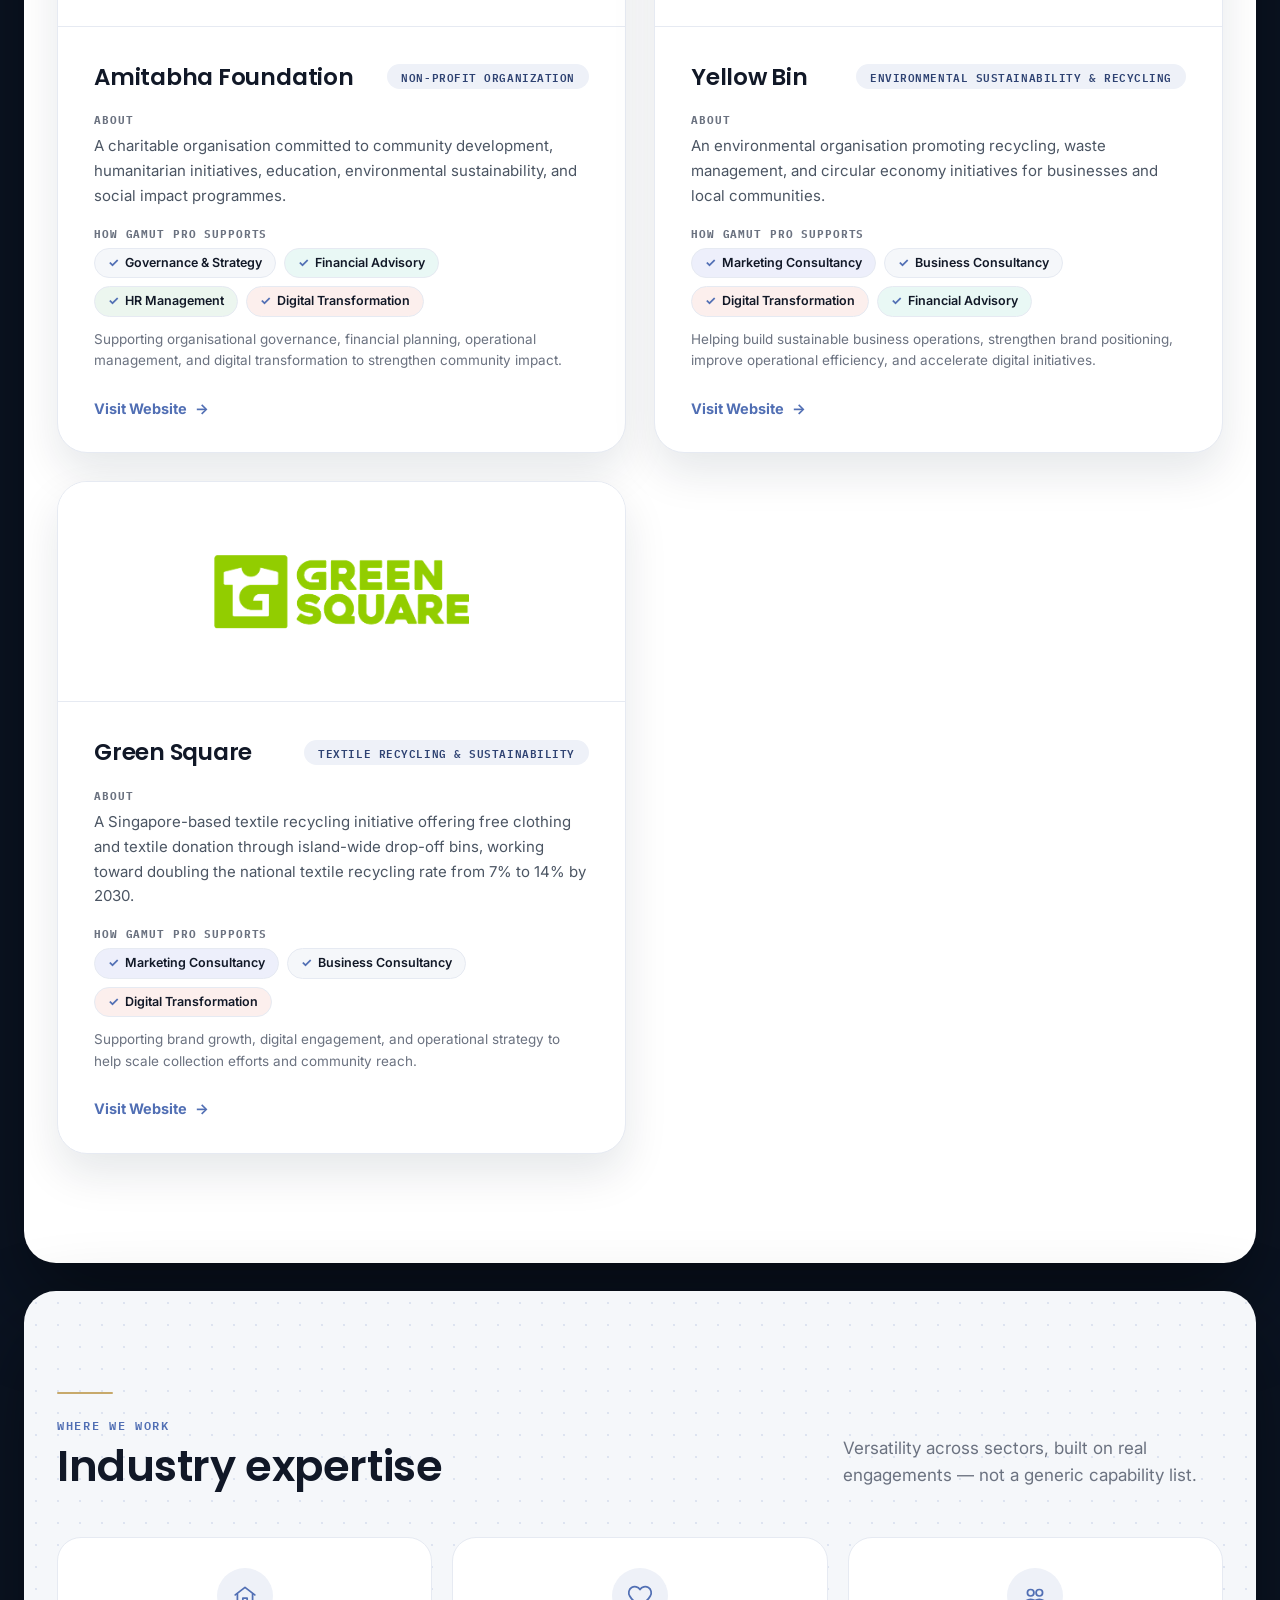
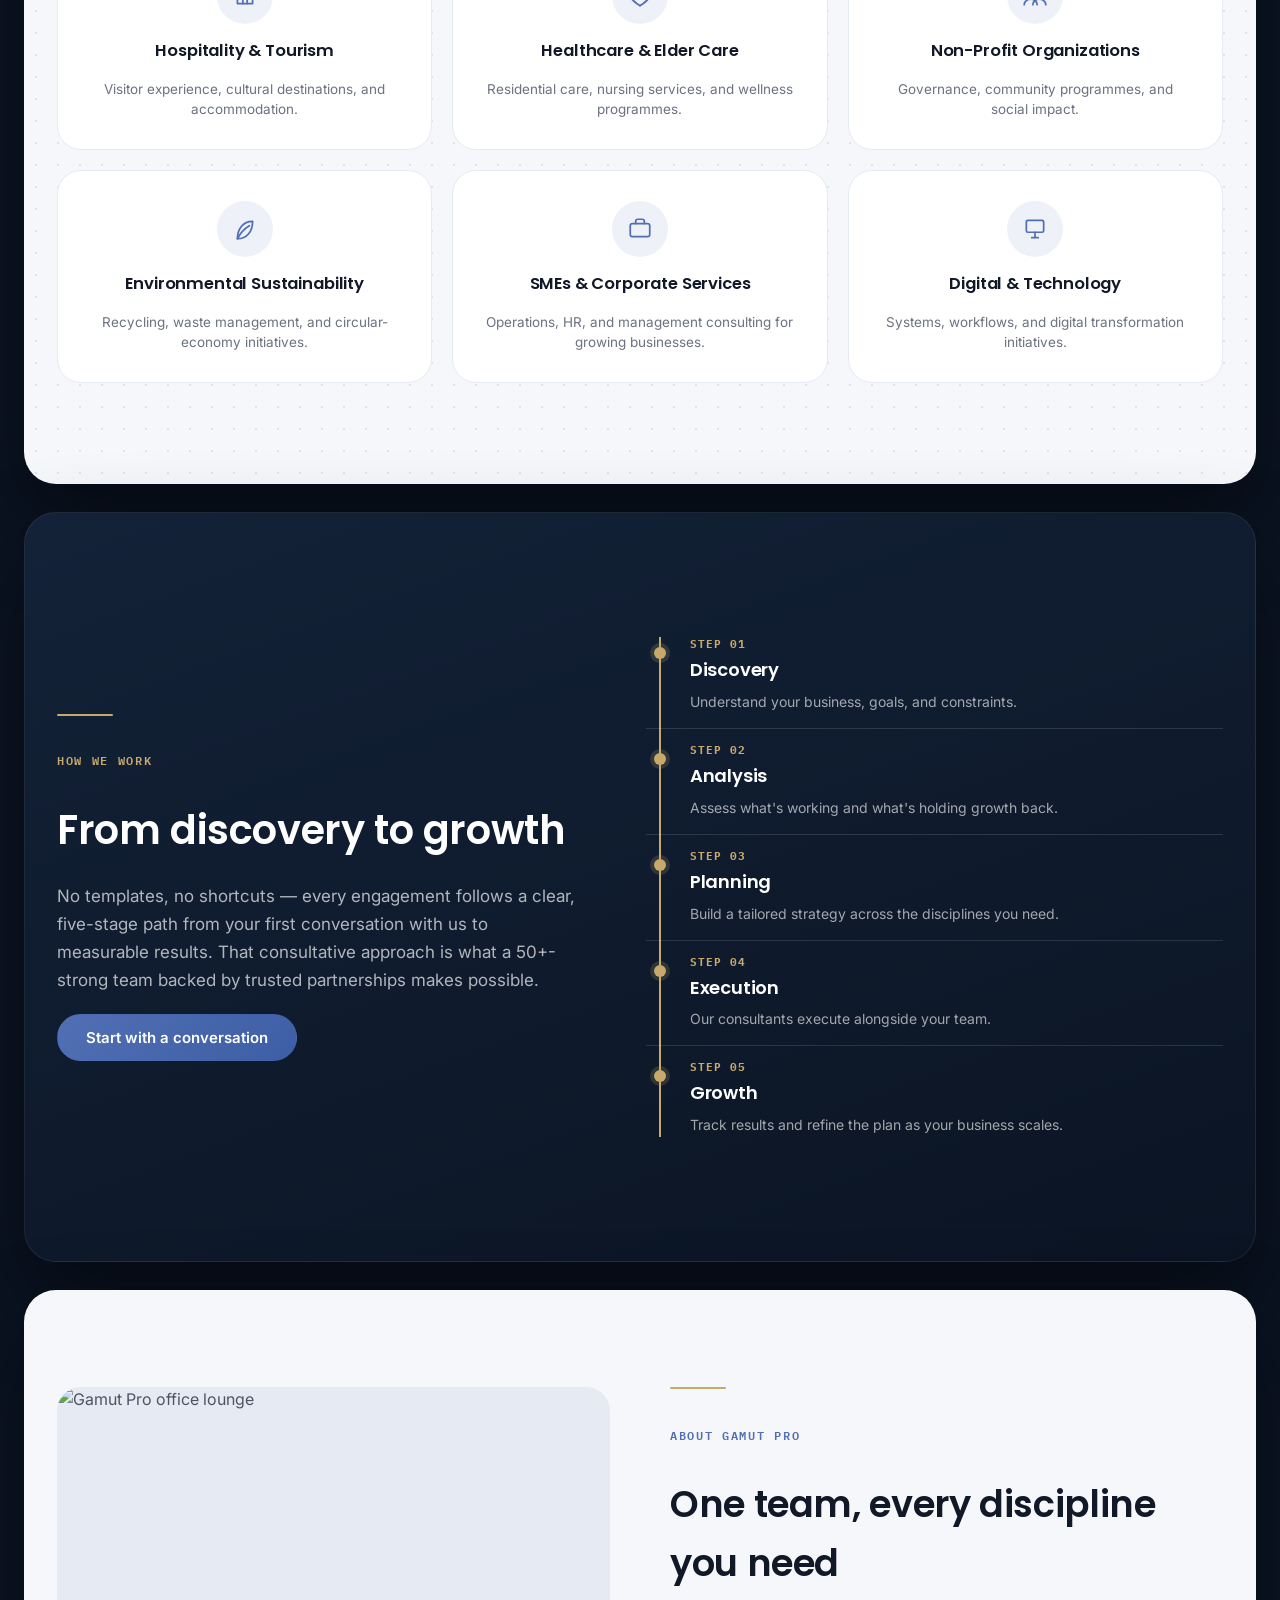
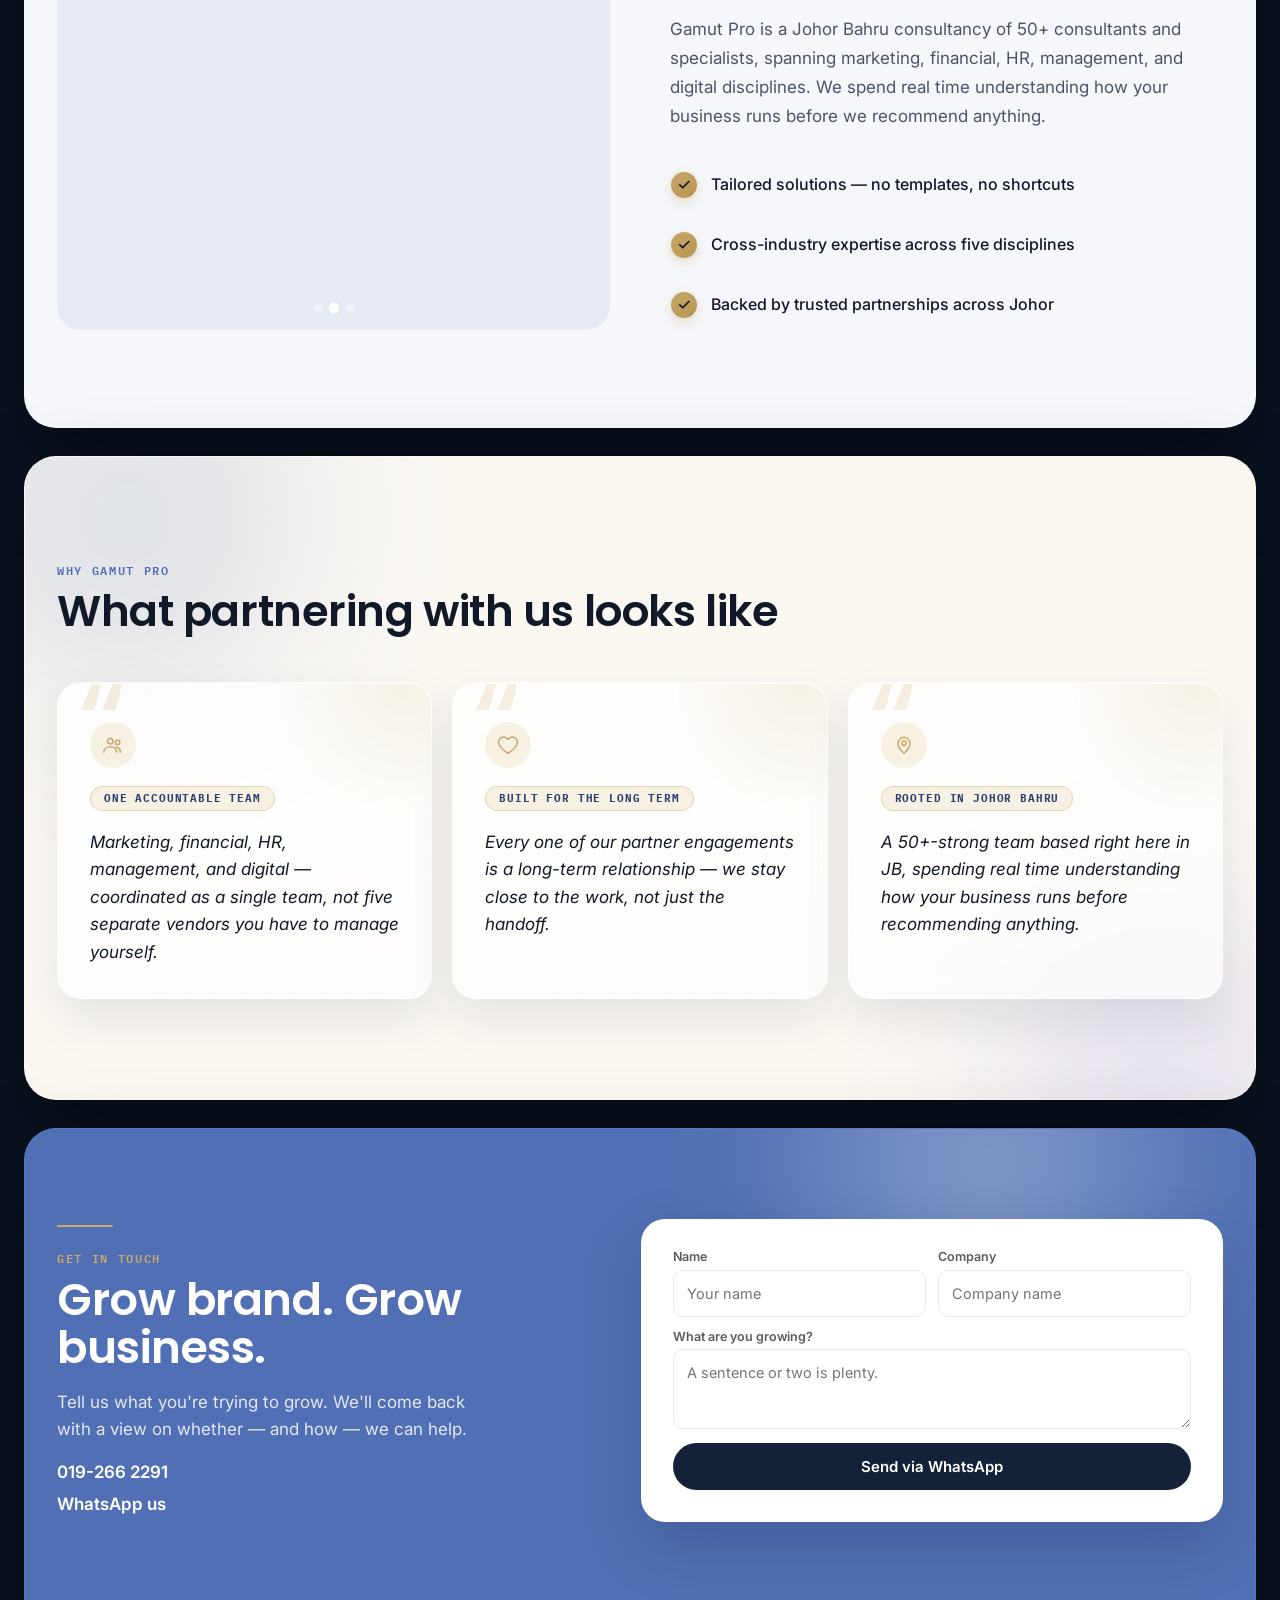
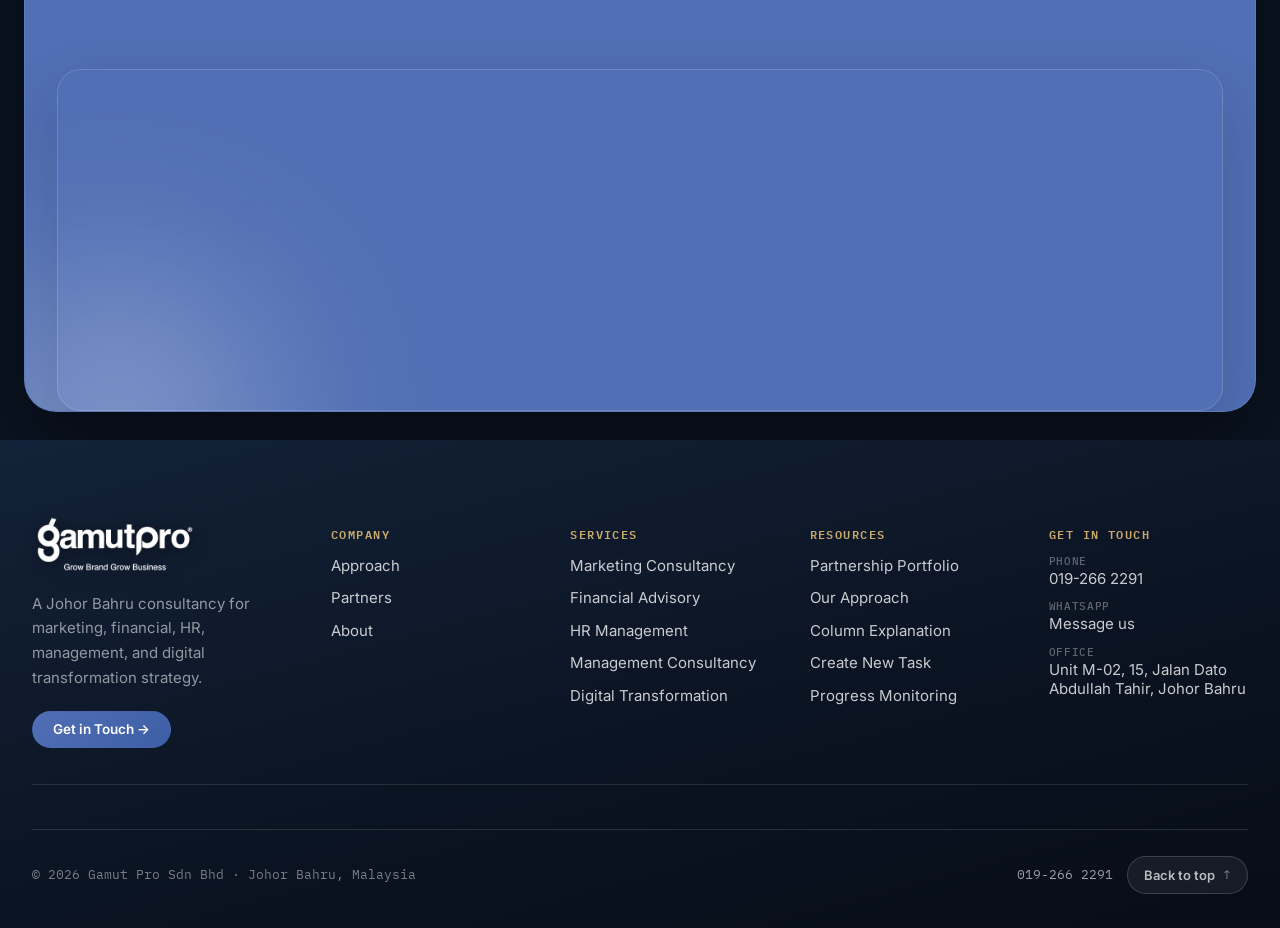
==== commit 71ca575a: "Update user guide HTML pages and add PDF export - Removed redundant/duplicate sections from User-gui" ====
--- a/index.html
+++ b/index.html
@@ -511,8 +511,6 @@
       <a href="#why">Approach</a>
       <a href="#partners">Partners</a>
       <a href="#about">About</a>
-      <a href="monday-sop.html">SOP</a>
-      <a href="user-guide.html">User Guide</a>
     </nav>
     <a class="btn btn-dark btn-sm" href="#contact">Get in Touch</a>
     <button type="button" class="nav-toggle" id="navToggle" aria-expanded="false" aria-controls="mobileMenu" aria-label="Open menu">
@@ -528,8 +526,6 @@
   <a href="#why">Approach</a>
   <a href="#partners">Partners</a>
   <a href="#about">About</a>
-  <a href="monday-sop.html">SOP</a>
-  <a href="user-guide.html">User Guide</a>
   <a class="btn btn-primary" href="#contact">Get in Touch</a>
 </div>
 
@@ -1011,7 +1007,6 @@
         <div class="footer-links">
           <a href="#partners">Partnership Portfolio</a>
           <a href="#why">Our Approach</a>
-          <a href="monday-sop.html">monday.com SOP</a>
           <a href="user-guide.html">Column Explanation</a>
           <a href="user-guide-create-task.html">Create New Task</a>
           <a href="user-guide-progress-monitoring.html">Progress Monitoring</a>
@@ -1284,4 +1279,4 @@
 })();
 </script>
 </body>
-</html>
+</html>
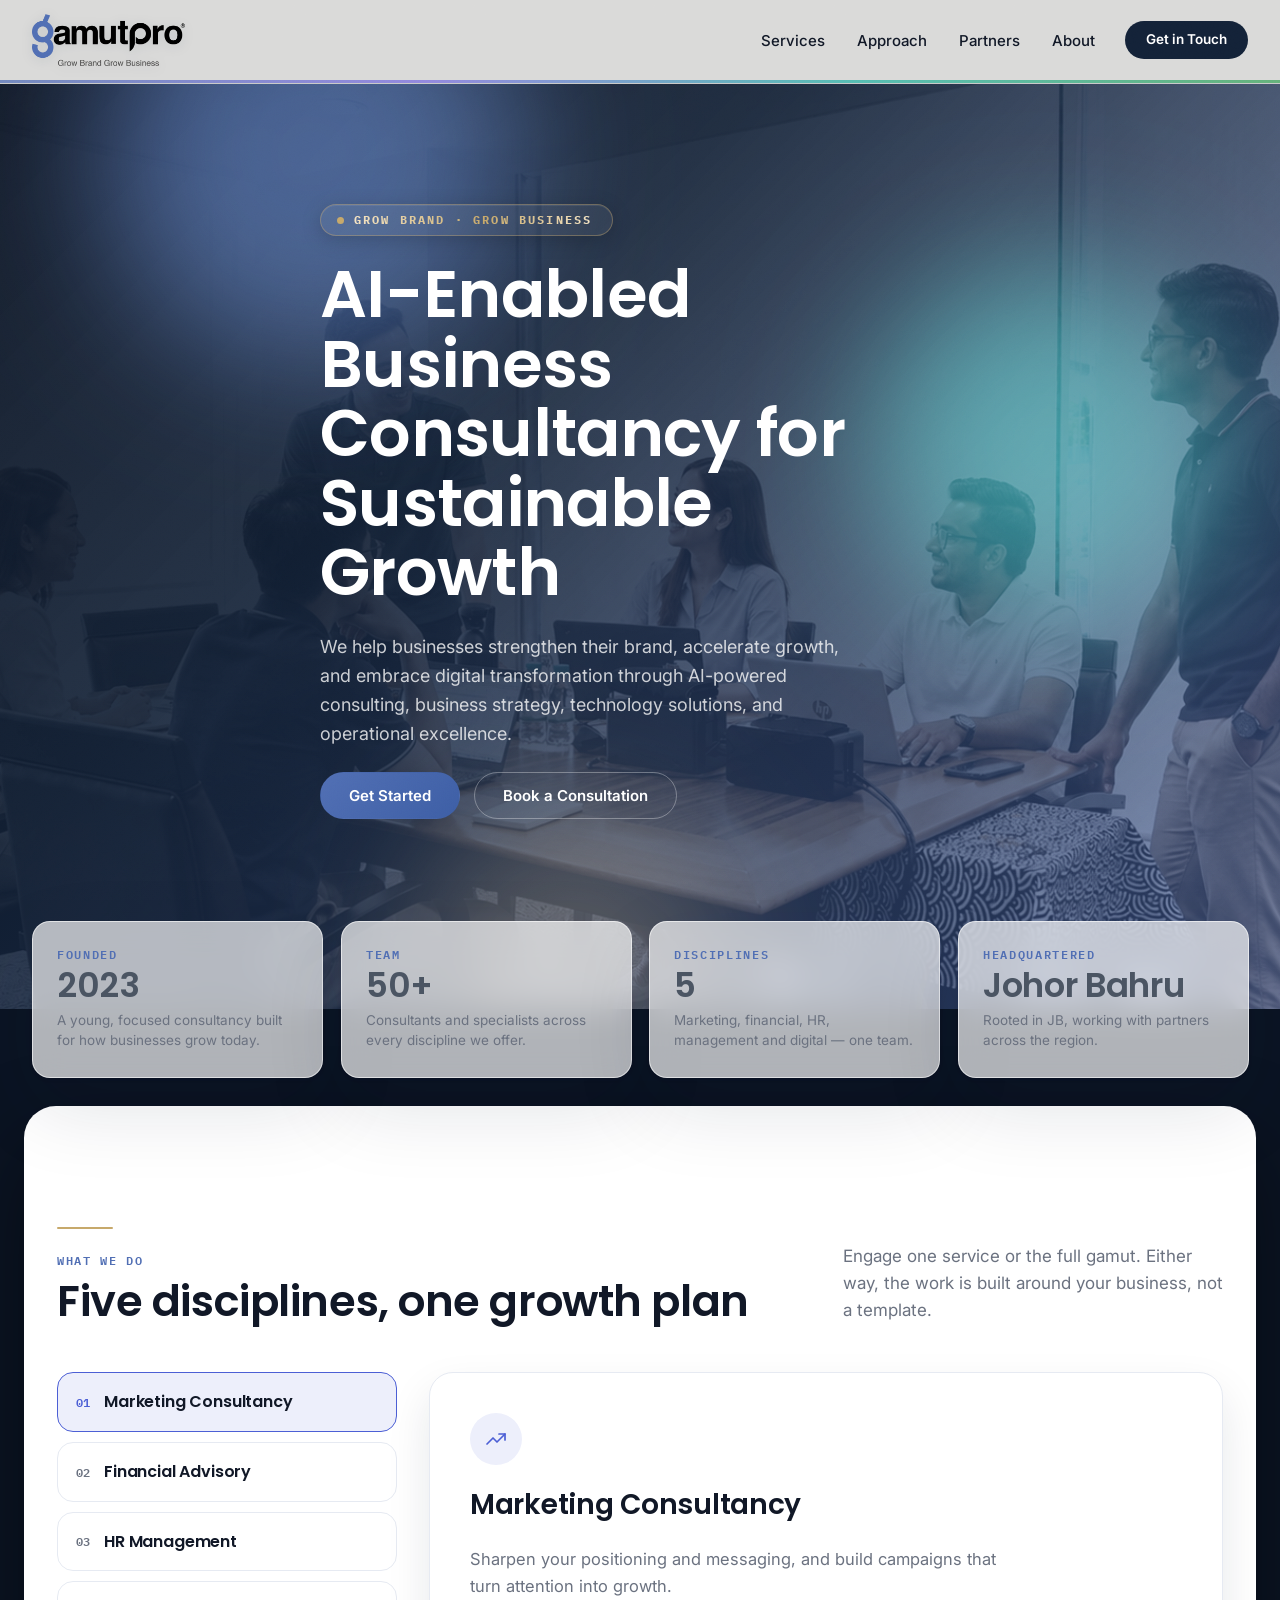
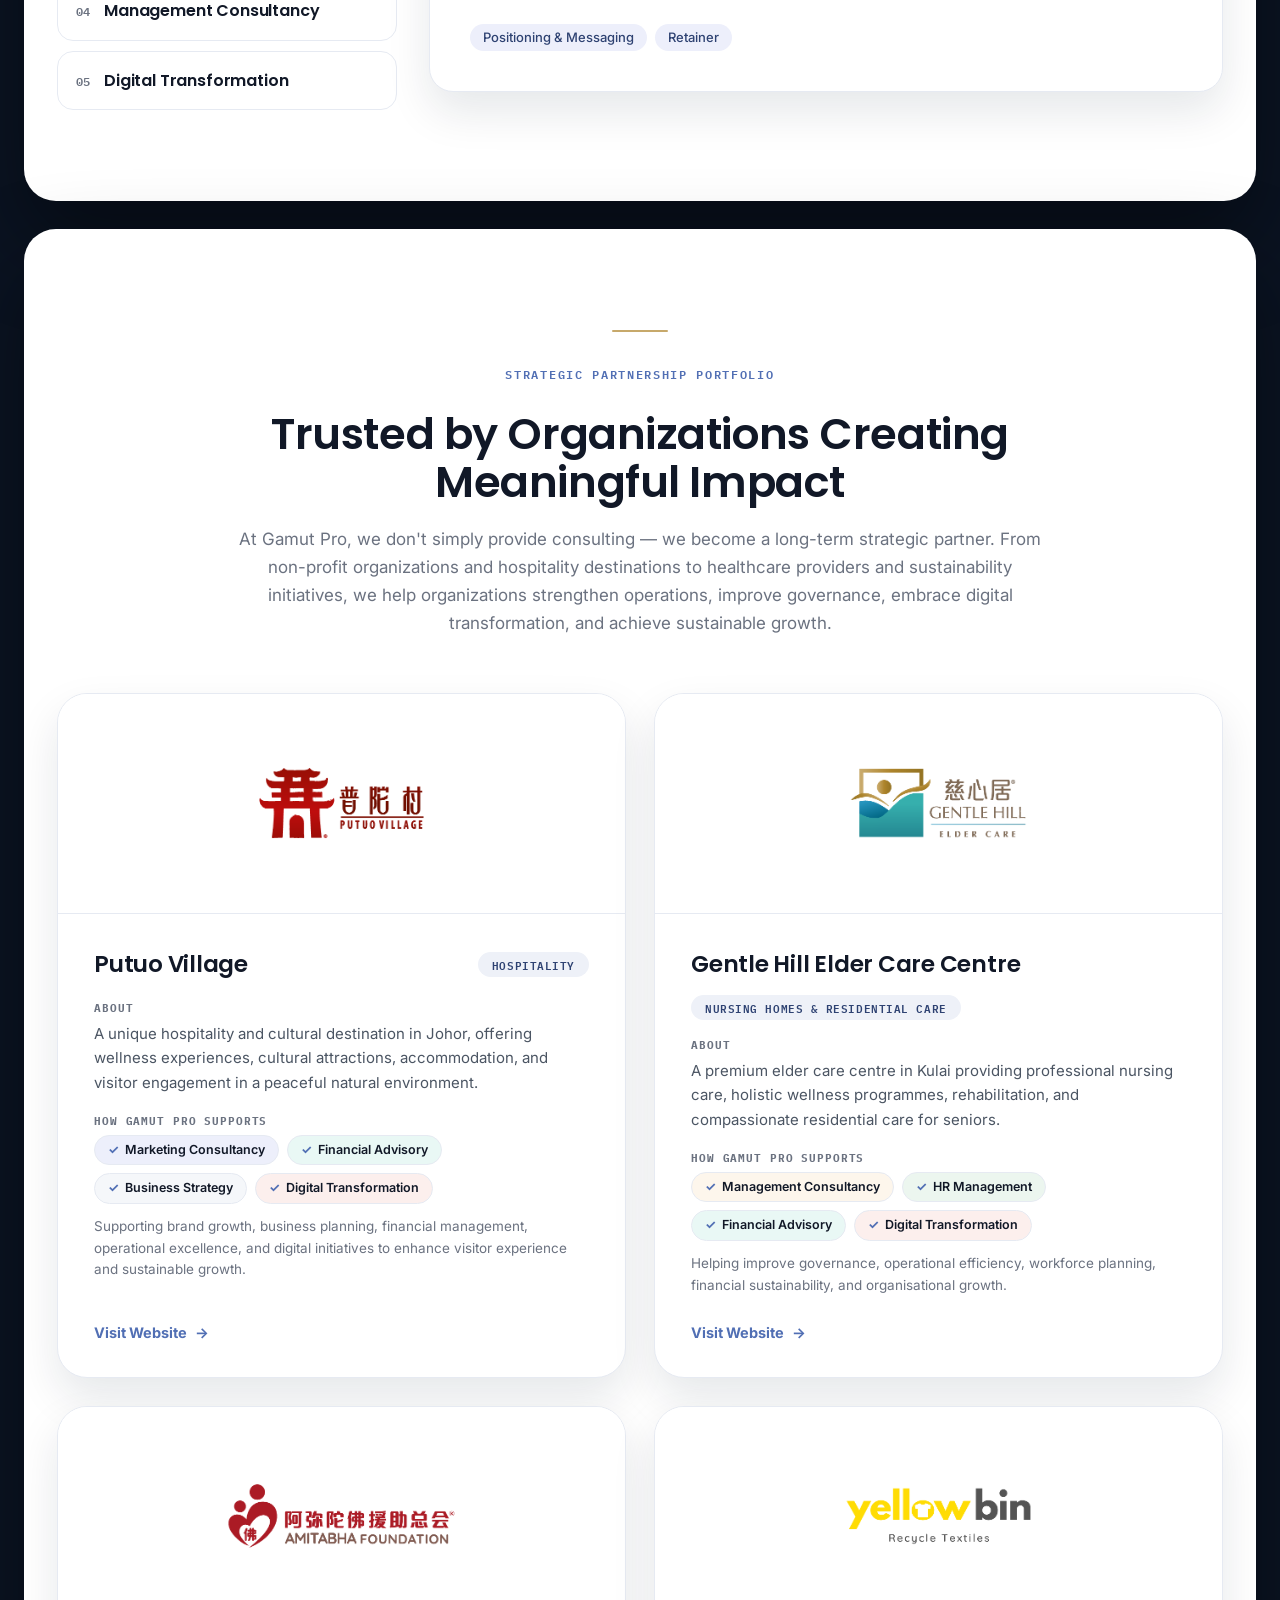
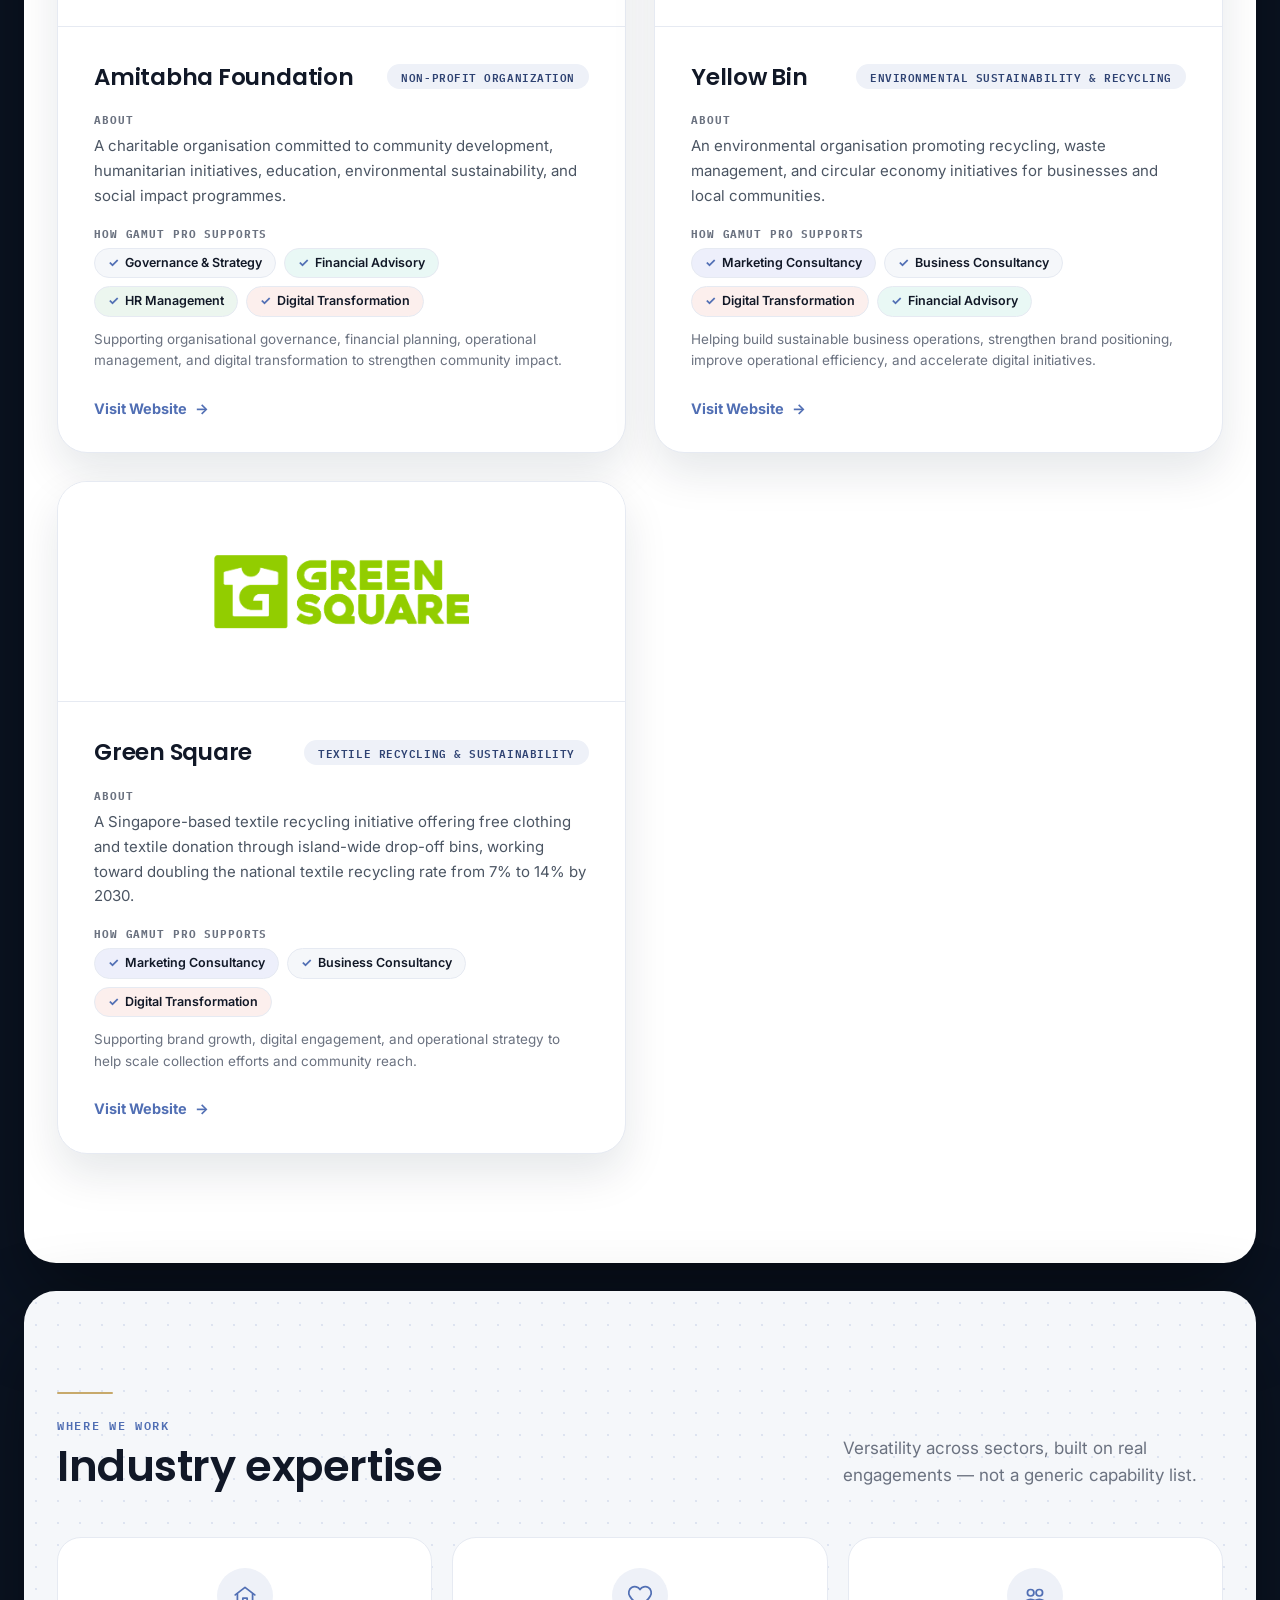
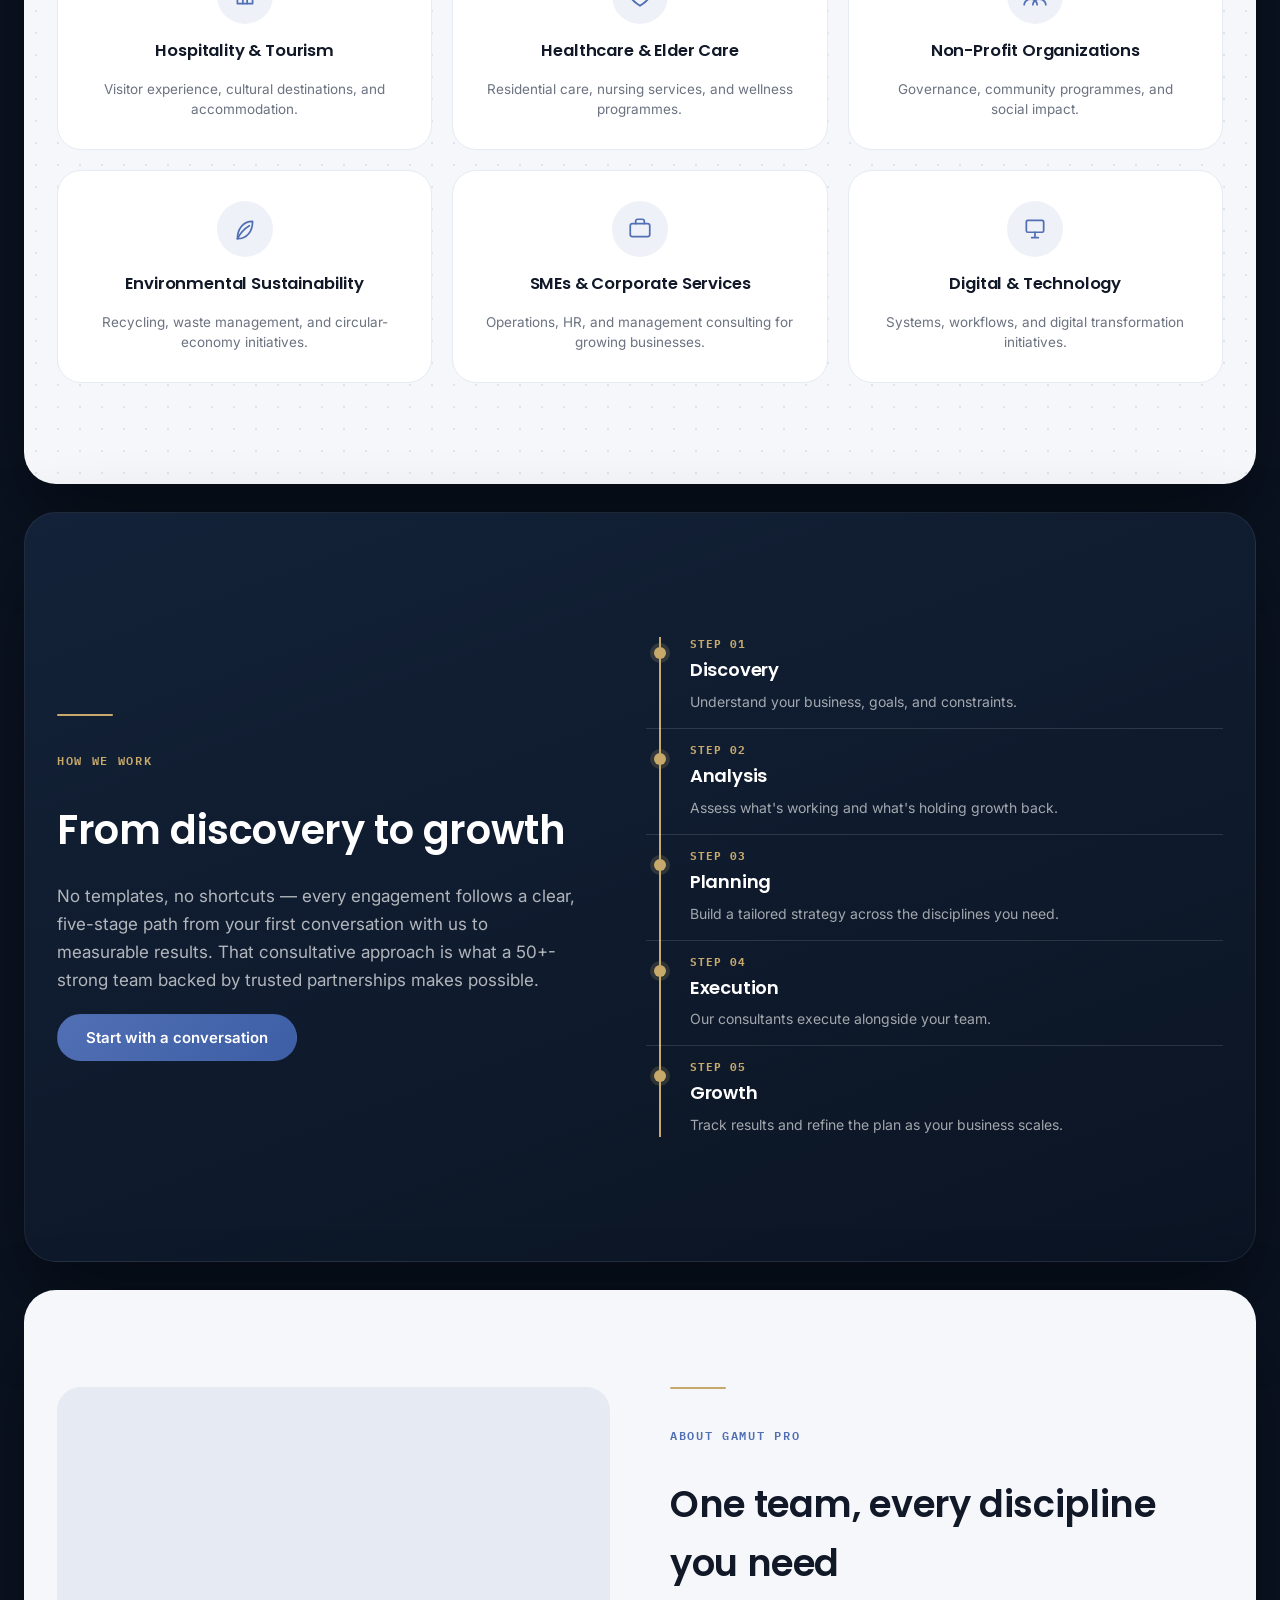
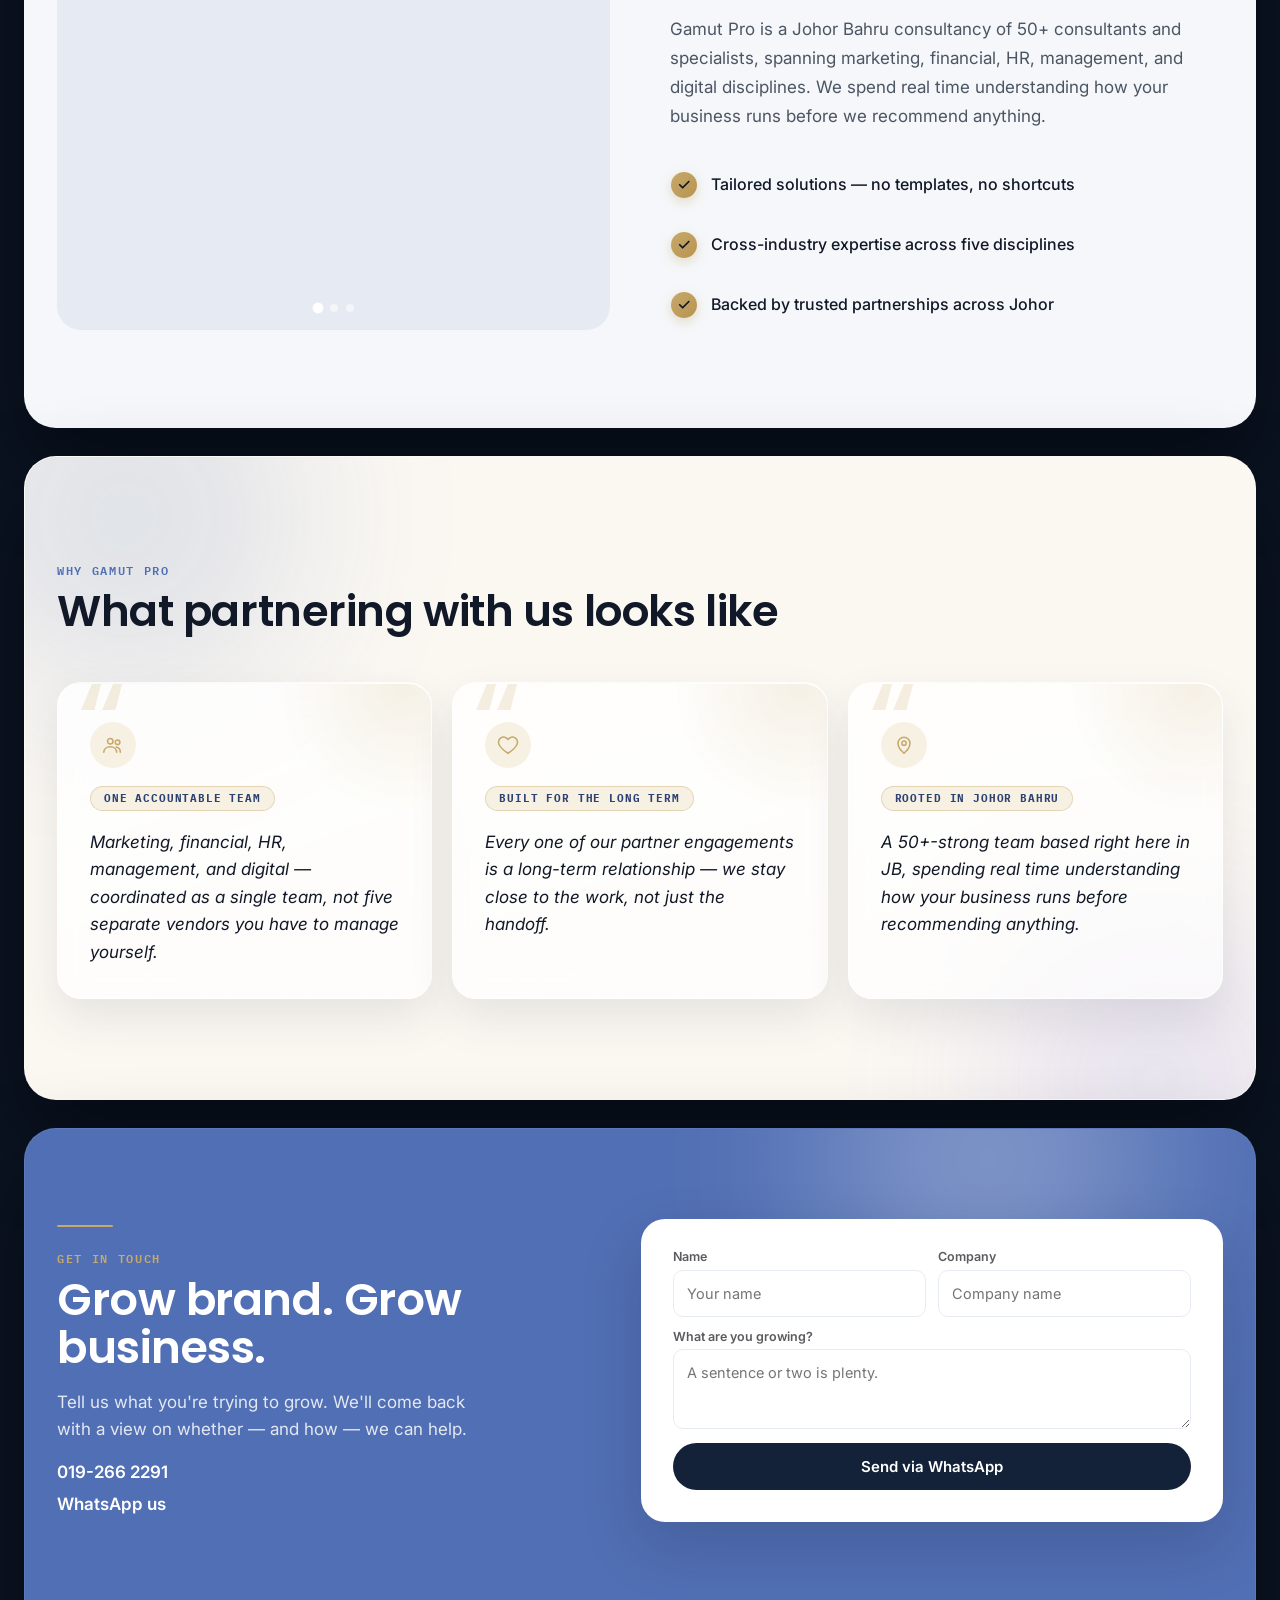
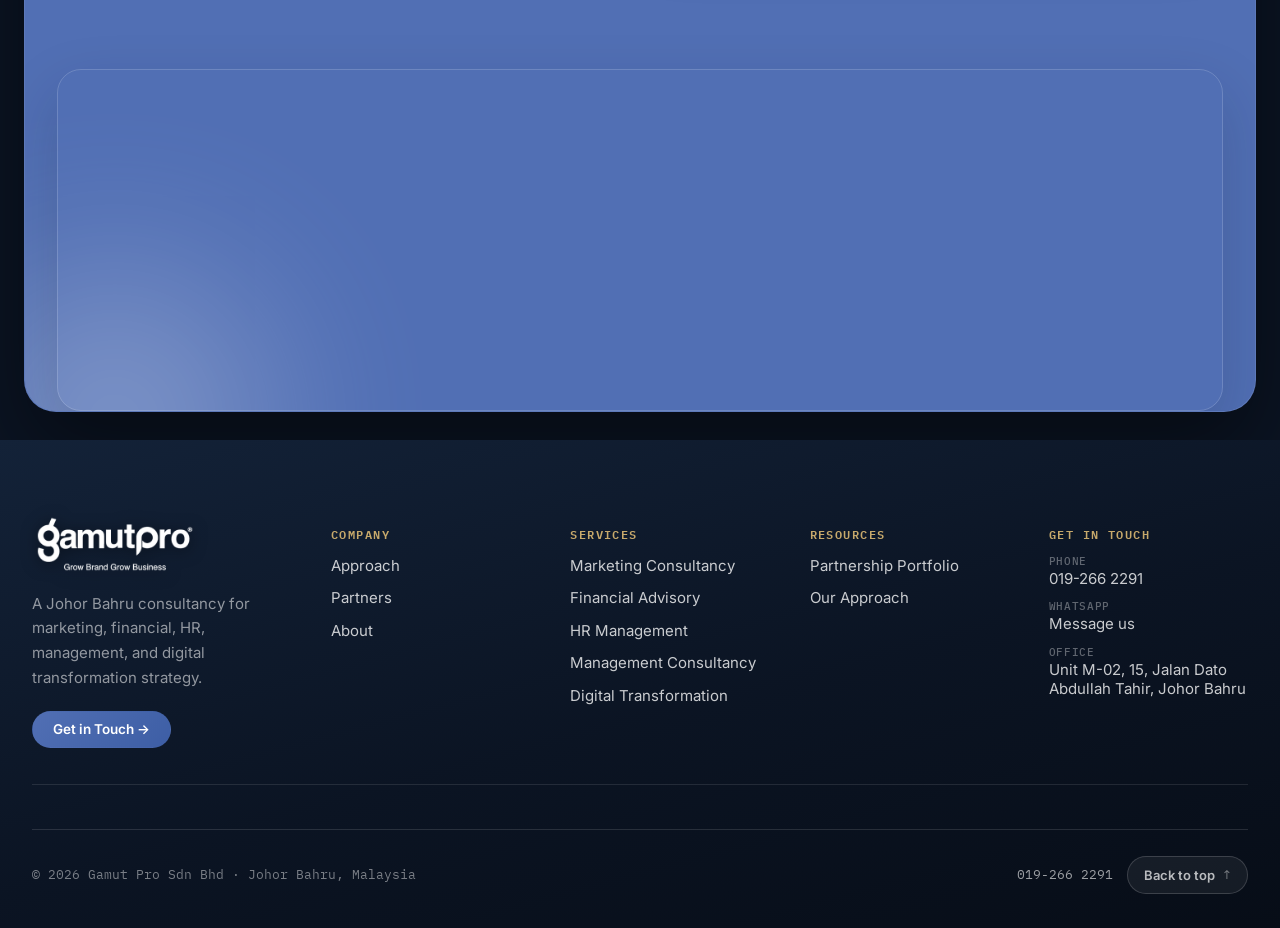
==== commit 09ab51b1: "Minor updates to user guide HTML pages and index Co-Authored-By: Claude Sonnet 4.6 <noreply@anthropi" ====
--- a/index.html
+++ b/index.html
@@ -1007,9 +1007,6 @@
         <div class="footer-links">
           <a href="#partners">Partnership Portfolio</a>
           <a href="#why">Our Approach</a>
-          <a href="user-guide.html">Column Explanation</a>
-          <a href="user-guide-create-task.html">Create New Task</a>
-          <a href="user-guide-progress-monitoring.html">Progress Monitoring</a>
         </div>
       </div>
       <div>
